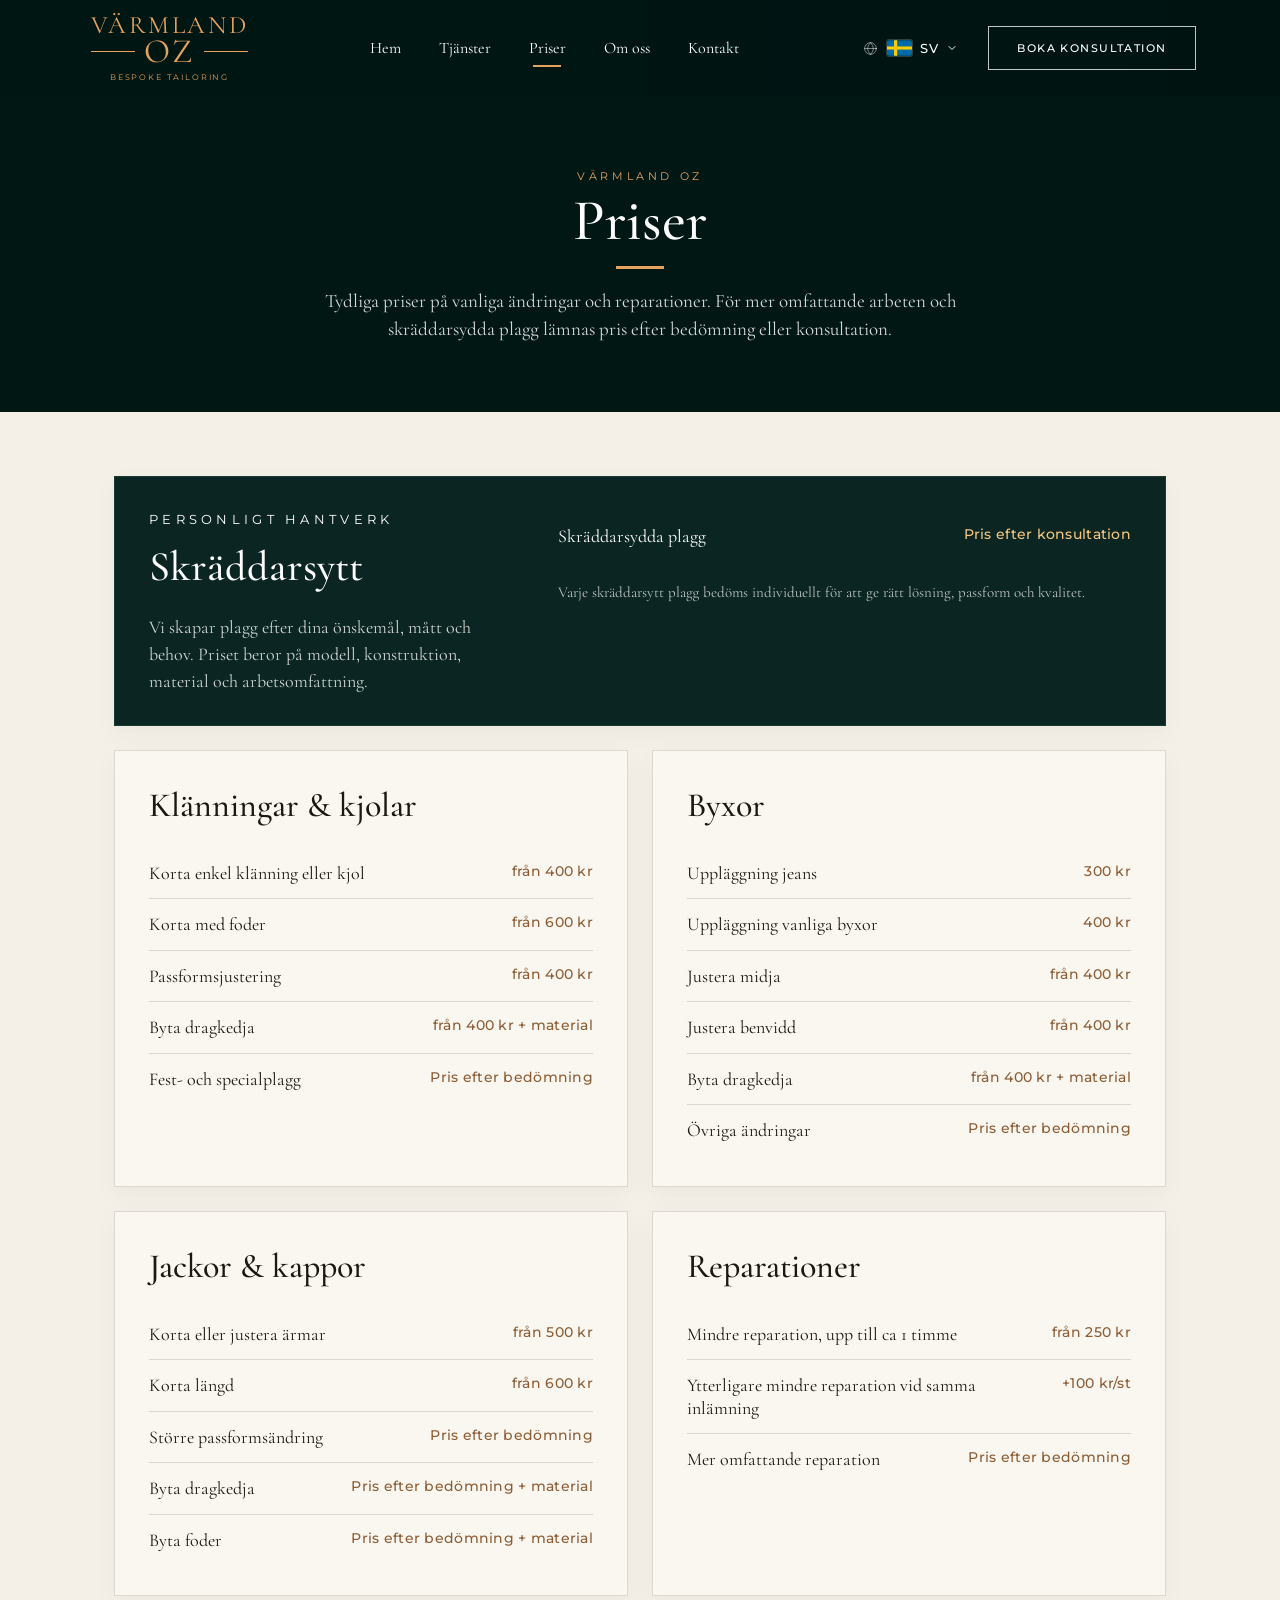
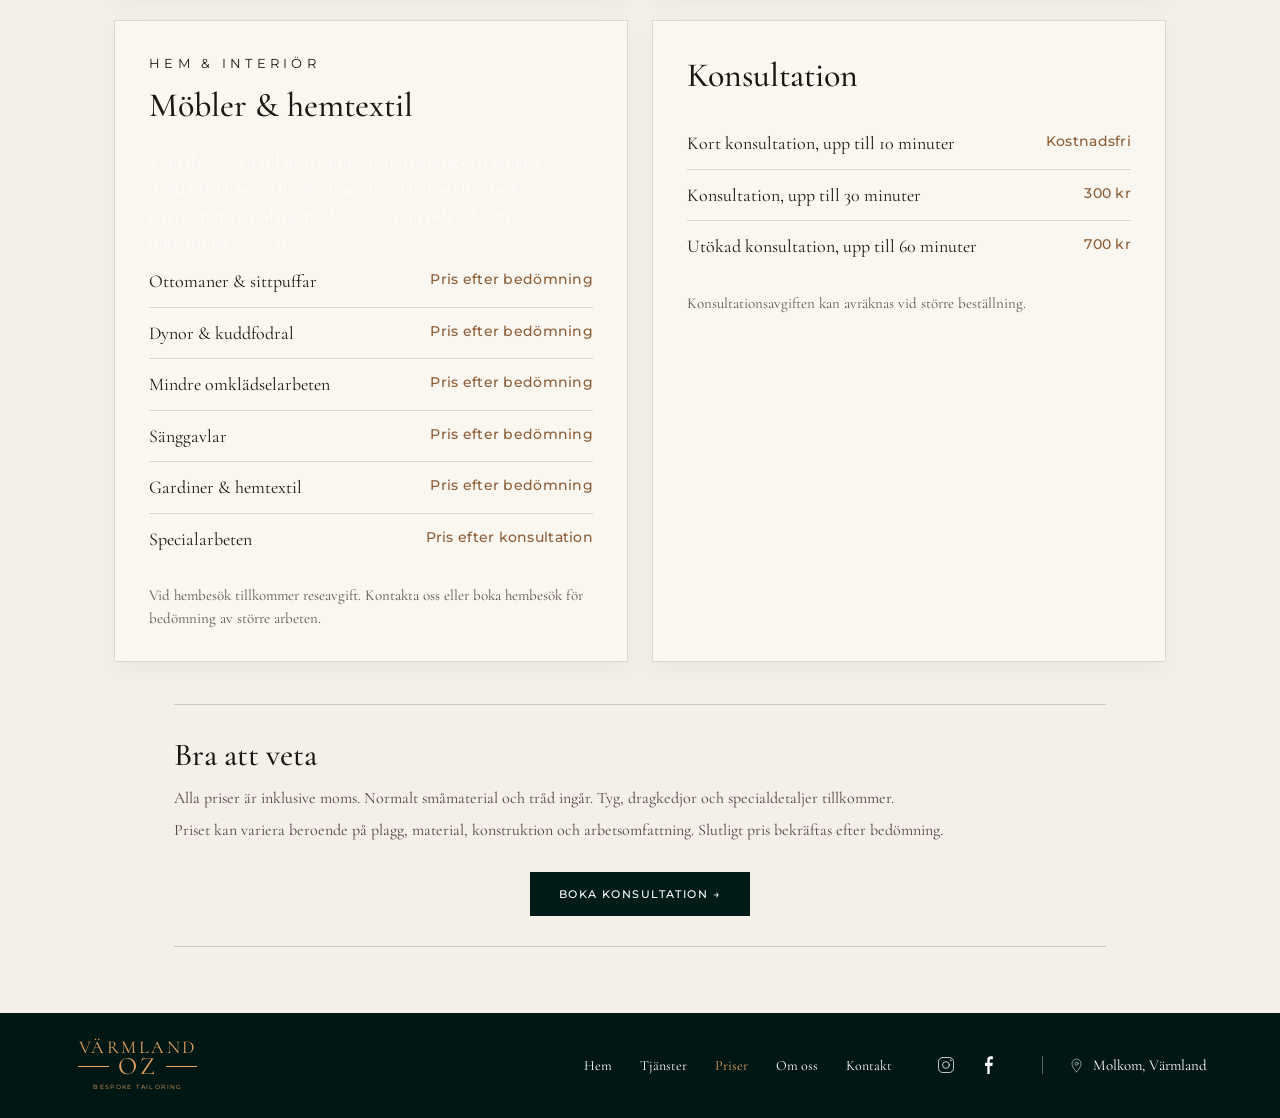
==== priser.html @ 2b152960 "Update priser.html" ====
<!doctype html>
<html lang="sv">
<head>
  <meta charset="utf-8" />
  <meta name="viewport" content="width=device-width, initial-scale=1" />
  <meta name="description" content="Prislista för Värmland OZ – skräddarsytt, ändringar och reparationer i Molkom, Värmland." />
  <title>Priser — Värmland OZ</title>
  <link rel="preconnect" href="https://fonts.googleapis.com">
  <link rel="preconnect" href="https://fonts.gstatic.com" crossorigin>
  <link href="https://fonts.googleapis.com/css2?family=Cormorant+Garamond:wght@400;500;600&family=Montserrat:wght@400;500;600&display=swap" rel="stylesheet">
  <link rel="stylesheet" href="styles.css?v=9" />
</head>
<body class="price-page">
<header class="site-header" id="top">
  <a class="brand" href="index.html" aria-label="Värmland OZ startsida"><span class="brand-top">VÄRMLAND</span><span class="brand-main"><i></i>OZ<i></i></span><span class="brand-sub">BESPOKE TAILORING</span></a>
  <nav class="desktop-nav" aria-label="Huvudmeny"><a href="index.html" data-i18n="nav.home">Hem</a><a href="tjanster.html" data-i18n="nav.services">Tjänster</a><a class="active" href="priser.html" data-i18n="nav.prices">Priser</a><a href="index.html#about" data-i18n="nav.about">Om oss</a><a href="index.html#contact" data-i18n="nav.contact">Kontakt</a></nav>
  <div class="header-actions"><div class="language-switcher">
  <button class="language" type="button" aria-label="Byt språk" aria-haspopup="true" aria-expanded="false">
    <img class="globe-icon" src="assets/icons/globe.svg" alt="">
    <img class="flag-icon current-flag" src="assets/icons/flag-se.svg" alt="">
    <span class="current-lang">SV</span>
    <img class="chevron-icon" src="assets/icons/chevron-down.svg" alt="">
  </button>
  <div class="language-menu" role="menu" hidden>
    <button type="button" data-lang="sv"><img src="assets/icons/flag-se.svg" alt=""><span>Svenska</span><small>SV</small></button>
    <button type="button" data-lang="en"><img src="assets/icons/flag-gb.svg" alt=""><span>English</span><small>EN</small></button>
    <button type="button" data-lang="ru"><img src="assets/icons/flag-ru.svg" alt=""><span>Русский</span><small>RU</small></button>
  </div>
</div><a class="btn btn-outline desktop-book" href="https://script.google.com/macros/s/AKfycbz18TA--YGLsG0kHbS173jrMC9ok10OTdBmJp885Dc12YzWjy7zMIn8ZKbf1NQsIA8Z/exec" data-i18n="nav.book">Boka konsultation</a><button class="menu-toggle" type="button" aria-label="Öppna meny" aria-expanded="false"><span></span><span></span><span></span></button></div>
</header>
<aside class="mobile-menu" aria-hidden="true"><div class="mobile-menu-top"><a class="brand brand-small" href="index.html"><span class="brand-top">VÄRMLAND</span><span class="brand-main"><i></i>OZ<i></i></span><span class="brand-sub">BESPOKE TAILORING</span></a><button class="menu-close" type="button" aria-label="Stäng meny">×</button></div><nav aria-label="Mobilmeny"><a href="index.html" data-i18n="nav.home">Hem</a><a href="tjanster.html" data-i18n="nav.services">Tjänster</a><a class="active" href="priser.html" data-i18n="nav.prices">Priser</a><a href="index.html#about" data-i18n="nav.about">Om oss</a><a href="index.html#contact" data-i18n="nav.contact">Kontakt</a></nav><hr><div class="language-switcher mobile-language-switcher">
  <button class="language" type="button" aria-label="Byt språk" aria-haspopup="true" aria-expanded="false">
    <img class="globe-icon" src="assets/icons/globe.svg" alt="">
    <img class="flag-icon current-flag" src="assets/icons/flag-se.svg" alt="">
    <span class="current-lang">SV</span>
    <img class="chevron-icon" src="assets/icons/chevron-down.svg" alt="">
  </button>
  <div class="language-menu" role="menu" hidden>
    <button type="button" data-lang="sv"><img src="assets/icons/flag-se.svg" alt=""><span>Svenska</span><small>SV</small></button>
    <button type="button" data-lang="en"><img src="assets/icons/flag-gb.svg" alt=""><span>English</span><small>EN</small></button>
    <button type="button" data-lang="ru"><img src="assets/icons/flag-ru.svg" alt=""><span>Русский</span><small>RU</small></button>
  </div>
</div><a class="btn btn-gold" href="https://script.google.com/macros/s/AKfycbz18TA--YGLsG0kHbS173jrMC9ok10OTdBmJp885Dc12YzWjy7zMIn8ZKbf1NQsIA8Z/exec" data-i18n="nav.bookArrow">Boka konsultation →</a><div class="socials"><a href="https://www.instagram.com/ozseamstress?stkn=aGR5ODV6bmNsZjZr" target="_blank" rel="noopener noreferrer" aria-label="Instagram"><img src="assets/icons/instagram.svg" alt=""></a><a href="https://www.facebook.com/p/V%C3%A4rmland-OZ-61594386689216/" target="_blank" rel="noopener noreferrer" aria-label="Facebook"><img src="assets/icons/facebook.svg" alt=""></a></div><p class="location"><img src="assets/icons/location-pin.svg" alt=""><span>Molkom, Värmland</span></p></aside><div class="menu-backdrop" hidden></div>
<main>
<section class="price-hero"><p class="eyebrow">VÄRMLAND OZ</p><h1 data-i18n="pricePage.title">Priser</h1><div class="gold-rule" style="margin:18px auto"></div><p data-i18n="pricePage.intro">Tydliga priser på vanliga ändringar och reparationer. För skräddarsytt, möbler, hemtextil och specialarbeten lämnas pris efter bedömning eller konsultation.</p></section>
<section class="price-grid">
  <article class="price-card featured"><div><p class="eyebrow" data-i18n="pricePage.craftEyebrow">PERSONLIGT HANTVERK</p><h2 data-i18n="pricePage.customTitle">Skräddarsytt</h2><p class="price-card-intro" data-i18n="pricePage.customIntro">Vi skapar plagg efter dina önskemål, mått och behov. Priset beror på modell, konstruktion, material och arbetsomfattning.</p></div><div><ul class="price-list"><li class="price-row"><span class="price-name" data-i18n="pricePage.customGarments">Skräddarsydda plagg</span><strong class="price-value" data-i18n="pricePage.afterConsult">Pris efter konsultation</strong></li></ul><p class="price-note" data-i18n="pricePage.customNote">Varje skräddarsytt plagg bedöms individuellt för att ge rätt lösning, passform och kvalitet.</p></div></article>
  <article class="price-card"><h2 data-i18n="pricePage.dressesTitle">Klänningar &amp; kjolar</h2><ul class="price-list"><li class="price-row"><span class="price-name" data-i18n="pricePage.dressSimple">Korta enkel klänning eller kjol</span><strong class="price-value" data-i18n="pricePage.from400">från 400 kr</strong></li><li class="price-row"><span class="price-name" data-i18n="pricePage.dressLining">Korta med foder</span><strong class="price-value" data-i18n="pricePage.from600">från 600 kr</strong></li><li class="price-row"><span class="price-name" data-i18n="pricePage.fitAdjustment">Passformsjustering</span><strong class="price-value" data-i18n="pricePage.from400">från 400 kr</strong></li><li class="price-row"><span class="price-name" data-i18n="pricePage.replaceZipper">Byta dragkedja</span><strong class="price-value" data-i18n="pricePage.from400Material">från 400 kr + material</strong></li><li class="price-row"><span class="price-name" data-i18n="pricePage.specialGarments">Fest- och specialplagg</span><strong class="price-value" data-i18n="pricePage.afterAssessment">Pris efter bedömning</strong></li></ul></article>
  <article class="price-card"><h2 data-i18n="pricePage.trousersTitle">Byxor</h2><ul class="price-list"><li class="price-row"><span class="price-name" data-i18n="pricePage.jeansHem">Uppläggning jeans</span><strong class="price-value" data-i18n="pricePage.price300">300 kr</strong></li><li class="price-row"><span class="price-name" data-i18n="pricePage.trousersHem">Uppläggning vanliga byxor</span><strong class="price-value" data-i18n="pricePage.price400">400 kr</strong></li><li class="price-row"><span class="price-name" data-i18n="pricePage.waist">Justera midja</span><strong class="price-value" data-i18n="pricePage.from400">från 400 kr</strong></li><li class="price-row"><span class="price-name" data-i18n="pricePage.legWidth">Justera benvidd</span><strong class="price-value" data-i18n="pricePage.from400">från 400 kr</strong></li><li class="price-row"><span class="price-name" data-i18n="pricePage.replaceZipper">Byta dragkedja</span><strong class="price-value" data-i18n="pricePage.from400Material">från 400 kr + material</strong></li><li class="price-row"><span class="price-name" data-i18n="pricePage.otherAlterations">Övriga ändringar</span><strong class="price-value" data-i18n="pricePage.afterAssessment">Pris efter bedömning</strong></li></ul></article>
  <article class="price-card"><h2 data-i18n="pricePage.jacketsTitle">Jackor &amp; kappor</h2><ul class="price-list"><li class="price-row"><span class="price-name" data-i18n="pricePage.sleeves">Korta eller justera ärmar</span><strong class="price-value" data-i18n="pricePage.from500">från 500 kr</strong></li><li class="price-row"><span class="price-name" data-i18n="pricePage.shortenLength">Korta längd</span><strong class="price-value" data-i18n="pricePage.from600">från 600 kr</strong></li><li class="price-row"><span class="price-name" data-i18n="pricePage.majorFit">Större passformsändring</span><strong class="price-value" data-i18n="pricePage.afterAssessment">Pris efter bedömning</strong></li><li class="price-row"><span class="price-name" data-i18n="pricePage.replaceZipper">Byta dragkedja</span><strong class="price-value" data-i18n="pricePage.assessmentMaterial">Pris efter bedömning + material</strong></li><li class="price-row"><span class="price-name" data-i18n="pricePage.replaceLining">Byta foder</span><strong class="price-value" data-i18n="pricePage.assessmentMaterial">Pris efter bedömning + material</strong></li></ul></article>
  <article class="price-card"><h2 data-i18n="pricePage.repairsTitle">Reparationer</h2><ul class="price-list"><li class="price-row"><span class="price-name" data-i18n="pricePage.minorRepair">Mindre reparation, upp till ca 1 timme</span><strong class="price-value" data-i18n="pricePage.from250">från 250 kr</strong></li><li class="price-row"><span class="price-name" data-i18n="pricePage.extraRepair">Ytterligare mindre reparation vid samma inlämning</span><strong class="price-value" data-i18n="pricePage.plus100">+100 kr/st</strong></li><li class="price-row"><span class="price-name" data-i18n="pricePage.extensiveRepair">Mer omfattande reparation</span><strong class="price-value" data-i18n="pricePage.afterAssessment">Pris efter bedömning</strong></li></ul></article>
  <article class="price-card"><p class="eyebrow">HEM &amp; INTERIÖR</p><h2>Möbler &amp; hemtextil</h2><p class="price-card-intro">Vi hjälper även till med sömnad, anpassning och mindre omklädselarbeten för hemmet. Pris lämnas efter bedömning eftersom materialåtgång, konstruktion och arbetets omfattning varierar.</p><ul class="price-list"><li class="price-row"><span class="price-name">Ottomaner &amp; sittpuffar</span><strong class="price-value">Pris efter bedömning</strong></li><li class="price-row"><span class="price-name">Dynor &amp; kuddfodral</span><strong class="price-value">Pris efter bedömning</strong></li><li class="price-row"><span class="price-name">Mindre omklädselarbeten</span><strong class="price-value">Pris efter bedömning</strong></li><li class="price-row"><span class="price-name">Sänggavlar</span><strong class="price-value">Pris efter bedömning</strong></li><li class="price-row"><span class="price-name">Gardiner &amp; hemtextil</span><strong class="price-value">Pris efter bedömning</strong></li><li class="price-row"><span class="price-name">Specialarbeten</span><strong class="price-value">Pris efter konsultation</strong></li></ul><p class="price-note">Vid hembesök tillkommer reseavgift. Kontakta oss eller boka hembesök för bedömning av större arbeten.</p></article>
  <article class="price-card"><h2 data-i18n="pricePage.consultTitle">Konsultation</h2><ul class="price-list"><li class="price-row"><span class="price-name" data-i18n="pricePage.consult10">Snabb konsultation, upp till 10 minuter</span><strong class="price-value" data-i18n="pricePage.free">Kostnadsfri</strong></li><li class="price-row"><span class="price-name" data-i18n="pricePage.consult30">Konsultation, upp till 30 minuter</span><strong class="price-value" data-i18n="pricePage.price300">300 kr</strong></li><li class="price-row"><span class="price-name" data-i18n="pricePage.consult60">Utökad konsultation, upp till 60 minuter</span><strong class="price-value" data-i18n="pricePage.price700">700 kr</strong></li></ul><p class="price-note" data-i18n="pricePage.consultNote">Konsultationsavgiften kan avräknas vid större beställning.</p></article>
</section>
<section class="price-info"><div class="price-info-box"><h2 data-i18n="pricePage.infoTitle">Bra att veta</h2><p data-i18n="pricePage.info1">Alla priser är inklusive moms. Normalt småmaterial och tråd ingår. Tyg, dragkedjor och specialdetaljer tillkommer.</p><p data-i18n="pricePage.info2">Priset kan variera beroende på plagg, material, konstruktion och arbetsomfattning. Slutligt pris bekräftas efter bedömning.</p><div class="price-cta"><a class="btn btn-dark" href="https://script.google.com/macros/s/AKfycbz18TA--YGLsG0kHbS173jrMC9ok10OTdBmJp885Dc12YzWjy7zMIn8ZKbf1NQsIA8Z/exec" data-i18n="nav.bookArrow">Boka konsultation →</a></div></div></section>
</main>
<footer class="footer"><a class="brand brand-small" href="index.html"><span class="brand-top">VÄRMLAND</span><span class="brand-main"><i></i>OZ<i></i></span><span class="brand-sub">BESPOKE TAILORING</span></a><nav><a href="index.html" data-i18n="nav.home">Hem</a><a href="tjanster.html" data-i18n="nav.services">Tjänster</a><a href="priser.html" data-i18n="nav.prices">Priser</a><a href="index.html#about" data-i18n="nav.about">Om oss</a><a href="index.html#contact" data-i18n="nav.contact">Kontakt</a></nav><div class="socials"><a href="https://www.instagram.com/ozseamstress?stkn=aGR5ODV6bmNsZjZr" target="_blank" rel="noopener noreferrer" aria-label="Instagram"><img src="assets/icons/instagram.svg" alt=""></a><a href="https://www.facebook.com/p/V%C3%A4rmland-OZ-61594386689216/" target="_blank" rel="noopener noreferrer" aria-label="Facebook"><img src="assets/icons/facebook.svg" alt=""></a></div><p class="location"><img src="assets/icons/location-pin.svg" alt=""><span>Molkom, Värmland</span></p></footer>
<script src="script.js?v=9"></script>
</body></html>
---- styles.css ----
:root{
  --green:#001b18;
  --green-2:#002621;
  --cream:#f4f0e7;
  --ink:#1c1712;
  --gold:#e6a35f;
  --gold-light:#f5c681;
  --line:rgba(31,23,16,.18);
  --serif:"Cormorant Garamond", Georgia, serif;
  --sans:"Montserrat", Arial, sans-serif;
}
*{box-sizing:border-box}
html{scroll-behavior:smooth}
body{margin:0;background:var(--cream);color:var(--ink);font-family:var(--serif);font-size:18px}
a{color:inherit;text-decoration:none}
img{display:block;max-width:100%}
button{font:inherit}
.site-header{height:96px;position:absolute;z-index:30;top:0;left:0;right:0;padding:20px 6.6%;display:flex;align-items:center;justify-content:space-between;color:white}
.brand{display:inline-flex;min-width:170px;flex-direction:column;align-items:center;color:var(--gold);line-height:.86;letter-spacing:.14em;font-family:var(--serif)}
.brand-top{font-size:25px}.brand-main{font-size:34px;display:flex;align-items:center;gap:9px}.brand-main i{width:44px;height:1px;background:currentColor;display:block}.brand-sub{font-family:var(--sans);font-size:8px;letter-spacing:.23em;margin-top:8px}
.brand-small{min-width:130px}.brand-small .brand-top{font-size:18px}.brand-small .brand-main{font-size:25px}.brand-small .brand-main i{width:31px}.brand-small .brand-sub{font-size:6px}
.desktop-nav{display:flex;gap:38px;font-size:16px}.desktop-nav a{position:relative}.desktop-nav a.active::after,.footer nav a.active::after{content:"";position:absolute;left:0;right:0;bottom:-9px;margin:auto;width:28px;height:2px;background:var(--gold)}
.header-actions{display:flex;align-items:center;gap:22px}.language{border:0;background:transparent;color:white;cursor:pointer;font-size:16px}.btn{display:inline-flex;align-items:center;justify-content:center;min-height:44px;padding:0 28px;border:1px solid currentColor;font-family:var(--sans);font-size:11px;font-weight:500;letter-spacing:.13em;text-transform:uppercase;white-space:nowrap}.btn-gold{background:linear-gradient(90deg,var(--gold-light),#ffd399);border-color:var(--gold-light);color:#16110d}.btn-outline{color:#fff;border-color:rgba(255,255,255,.75);background:transparent}.btn-dark{background:var(--green);color:#fff;border-color:var(--green)}
.menu-toggle{display:none;width:42px;height:38px;border:0;background:none;padding:5px;flex-direction:column;justify-content:space-around}.menu-toggle span{display:block;height:2px;background:var(--gold);width:100%}
.hero{min-height:490px;background:radial-gradient(circle at 67% 25%,rgba(10,65,57,.55),transparent 38%),linear-gradient(135deg,#001b18 0%,#00110f 64%,#00241f 100%);color:white;display:grid;grid-template-columns:1.05fr .95fr;position:relative;overflow:hidden;padding:126px 6.8% 34px}
.hero::before{content:"";position:absolute;inset:0;opacity:.32;background-image:repeating-linear-gradient(118deg,transparent 0 5px,rgba(255,255,255,.025) 5px 6px)}
.hero-copy{z-index:2;max-width:550px}.eyebrow{margin:0 0 14px;font-family:var(--sans);font-size:13px;letter-spacing:.33em}.hero h1{font-weight:500;line-height:.98;font-size:58px;margin:0 0 20px}.gold-rule{width:48px;height:3px;background:var(--gold);margin:16px 0}.lead{font-size:19px;line-height:1.4;max-width:470px;margin:0 0 20px}.hero-buttons{display:flex;gap:18px}.hero-buttons .btn{min-width:185px}.values{font-family:var(--sans);font-size:11px;letter-spacing:.23em;margin-top:25px}.values b{color:var(--gold);padding:0 14px}
.hero-art{position:relative;z-index:1}.fabric-glow{position:absolute;inset:-50px -90px -40px -40px;background:radial-gradient(ellipse at center,rgba(17,81,71,.45),transparent 63%);transform:rotate(-8deg)}.tag-image{position:absolute;width:360px;right:11%;top:-42px;filter:drop-shadow(0 18px 18px rgba(0,0,0,.55));transform:rotate(-3deg)}.medallion{position:absolute;width:135px;right:-2%;bottom:62px;filter:drop-shadow(0 8px 10px rgba(0,0,0,.4))}
.services{background:#f7f3eb;display:grid;grid-template-columns:repeat(3,1fr);padding:26px 6.5% 24px}.services article{text-align:center;padding:0 42px;position:relative}.services article+article{border-left:1px solid var(--line)}.service-icon{font-size:48px;line-height:1;height:58px}.services h2{font-size:22px;font-weight:500;margin:8px 0 1px}.services p{margin:0;font-size:17px;line-height:1.12}.services article>a{font-size:24px;display:inline-block;margin-top:11px}
.about{display:grid;grid-template-columns:1.04fr 1fr;min-height:300px;background:#f6f1e7}.about-image{overflow:hidden}.about-image img{width:100%;height:100%;object-fit:cover}.about-copy{padding:42px 5.5% 20px}.eyebrow.dark{color:#211a14;font-size:10px}.about-copy h2{font-size:46px;line-height:1;margin:6px 0 15px;font-weight:500}.about-text-row{display:flex;gap:38px;align-items:flex-start;margin:28px 0 20px}.about-text-row p{font-size:17px}.about-text-row blockquote{border-left:1px solid #aaa;padding:4px 0 4px 28px;margin:0;font-size:19px;font-style:italic;max-width:180px}.about-copy .btn{font-size:10px}
.prices{display:grid;grid-template-columns:repeat(5,1fr);padding:20px 5.8% 18px;background:#f8f4ec;align-items:start;gap:0}.price-item{text-align:center;padding:0 18px;min-height:87px}.price-item+.price-item{border-left:1px solid var(--line)}.price-item span{display:block;font-size:15px;min-height:34px}.price-item small{font-size:11px}.price-item strong{display:block;font-weight:500;font-size:24px;margin-top:8px}.price-link{grid-column:5;justify-self:end;margin-top:12px;color:#231a13;border-color:#9d958b}
.booking{height:267px;position:relative;background:url('assets/cta-desktop-v2.png') center/cover no-repeat;color:white;display:flex;align-items:center;justify-content:center;overflow:hidden}.booking-overlay{position:absolute;inset:0;background:rgba(0,13,11,.35)}.booking-copy{position:relative;text-align:center;background:rgba(1,24,21,.48);padding:16px 24px 20px}.booking-copy .eyebrow{font-size:10px}.booking h2{font-size:34px;line-height:1.02;font-weight:500;margin:6px 0 16px}
.footer{min-height:105px;background:#001714;color:white;padding:22px 5.7%;display:flex;align-items:center;gap:42px}.footer nav{display:flex;gap:28px;font-size:14px;margin-left:auto}.footer nav a{position:relative}.socials{display:flex;gap:18px;font-family:var(--sans);font-weight:600;font-size:22px}.location{font-size:15px;margin:0;border-left:1px solid rgba(255,255,255,.35);padding-left:25px}
.mobile-menu,.menu-backdrop{display:none}

@media(max-width:900px){
  .desktop-nav,.desktop-book{display:none}.menu-toggle{display:flex}.site-header{height:88px;padding:17px 6%}.brand{min-width:145px}.brand-top{font-size:20px}.brand-main{font-size:28px}.brand-main i{width:35px}.brand-sub{font-size:6px}
  .hero{grid-template-columns:1fr;min-height:540px;padding:137px 7% 24px}.hero-copy{max-width:65%;}.hero h1{font-size:49px}.lead{font-size:18px}.hero-art{position:absolute;inset:0}.tag-image{width:280px;right:1%;top:119px}.medallion{width:104px;right:1%;bottom:91px}.services article{padding:0 18px}.about-copy{padding:34px 5%}.about-copy h2{font-size:40px}.prices{padding-left:2%;padding-right:2%}.price-item{padding:0 8px}.footer{gap:20px}.footer nav{gap:16px}
}

@media(max-width:650px){
  body{font-size:16px}.site-header{position:absolute;padding:16px 7%;}.header-actions{gap:10px}.language{font-size:16px}.menu-toggle{width:38px}
  .hero{min-height:542px;padding:150px 7% 16px;display:block;background:radial-gradient(circle at 78% 25%,rgba(13,80,69,.55),transparent 42%),linear-gradient(135deg,#001b18,#00100e 70%)}.hero-copy{max-width:100%;position:relative;z-index:4}.hero .eyebrow{font-size:11px;max-width:175px;line-height:1.45}.hero h1{font-size:42px;line-height:.95;max-width:295px}.hero .gold-rule{width:48px;height:3px;margin:13px 0}.lead{font-size:17px;line-height:1.15;max-width:230px;margin-bottom:15px}.hero-buttons{display:grid;gap:8px;width:265px}.hero-buttons .btn{height:42px}.values{font-size:9px;letter-spacing:.17em;white-space:nowrap;margin-top:18px}.values b{padding:0 6px}.tag-image{width:200px;right:-12px;top:130px;transform:rotate(-6deg)}.medallion{width:84px;right:-2px;bottom:90px}
  .services{grid-template-columns:repeat(3,1fr);padding:24px 4px 21px}.services article{padding:0 8px}.services article+article{border-left:1px solid var(--line)}.service-icon{font-size:38px;height:47px}.services h2{font-size:15px}.services p{font-size:13px;line-height:1.15}.services article>a{font-size:20px;margin-top:7px}
  .about{grid-template-columns:1fr 1fr;min-height:270px}.about-image img{object-position:center}.about-copy{padding:20px 16px}.eyebrow.dark{font-size:8px;line-height:1.5}.about-copy h2{font-size:32px;line-height:.95;margin-top:6px}.about-copy .gold-rule{width:38px;height:2px;margin:12px 0}.about-text-row{display:block;margin:15px 0 12px}.about-text-row p{font-size:14px;line-height:1.15}.about-text-row blockquote{display:none}.about-copy .btn{padding:0 10px;min-height:38px;font-size:8px;width:100%}
  .prices{display:block;padding:18px 7% 20px}.price-item{min-height:auto;padding:11px 0;display:flex;justify-content:space-between;align-items:flex-end;text-align:left;border-bottom:1px solid var(--line)}.price-item+.price-item{border-left:0}.price-item span{font-size:15px;min-height:0}.price-item strong{font-size:22px;margin:0}.price-link{display:flex;width:230px;margin:16px auto 0;min-height:40px}
  .booking{height:258px;background-position:center}.booking-copy{padding:10px 18px 17px}.booking h2{font-size:31px}.booking .btn{min-height:42px;padding:0 20px}
  .footer{display:grid;grid-template-columns:1fr;justify-items:center;padding:25px 4% 24px;gap:17px}.footer nav{margin:0;gap:16px;font-size:12px}.footer .location{border-left:0;padding:0;font-size:12px}.footer .socials{font-size:20px}
  .mobile-menu{display:flex;position:fixed;z-index:100;inset:0 0 0 auto;width:min(88vw,390px);background:linear-gradient(145deg,#001d19,#00110f 70%);color:#fff;padding:29px 34px 40px;flex-direction:column;transform:translateX(102%);transition:.25s ease;box-shadow:-18px 0 45px rgba(0,0,0,.35)}.mobile-menu.open{transform:translateX(0)}.mobile-menu-top{display:flex;justify-content:space-between;align-items:start}.menu-close{border:0;background:transparent;color:white;font-size:34px;line-height:1;cursor:pointer}.mobile-menu nav{display:flex;flex-direction:column;gap:26px;margin:50px 0 28px;font-size:20px}.mobile-menu nav a.active{color:var(--gold)}.mobile-menu hr{width:100%;border:0;border-top:1px solid rgba(255,255,255,.45)}.mobile-language{align-self:flex-start;margin:12px 0 18px}.mobile-menu .btn{width:100%;min-height:48px}.mobile-menu .socials{justify-content:center;margin:24px 0}.mobile-menu .location{border:0;padding:0;text-align:center}.menu-backdrop{display:block;position:fixed;z-index:90;inset:0;background:rgba(0,0,0,.45)}.menu-backdrop[hidden]{display:none}
}


/* =========================
   V3 IMAGE + ICON SYSTEM
   ========================= */

.hero-art{
  position:relative;
  z-index:1;
  min-height:100%;
  background-image:url('assets/hero-desktop-v2.png') !important;
  background-size:cover !important;
  background-position:center center !important;
  background-repeat:no-repeat !important;
}
.hero-art .fabric-glow,
.hero-art .tag-image,
.hero-art .medallion{
  display:none !important;
}

.booking{
  background-image:url('assets/cta-desktop-v2.png') !important;
  background-size:cover !important;
  background-position:center center !important;
  background-repeat:no-repeat !important;
}

.service-icon{
  display:flex;
  align-items:center;
  justify-content:center;
}
.service-icon img{
  width:48px;
  height:48px;
  object-fit:contain;
}
.language{
  display:inline-flex;
  align-items:center;
  gap:7px;
}
.globe-icon{
  width:17px;
  height:17px;
}
.flag-icon{
  width:22px;
  height:14px;
  border-radius:2px;
  box-shadow:0 0 0 1px rgba(255,255,255,.18);
}
.chevron{
  font-size:14px;
  opacity:.85;
}
.socials a{
  width:24px;
  height:24px;
  display:inline-flex;
  align-items:center;
  justify-content:center;
}
.socials img{
  width:100%;
  height:100%;
  object-fit:contain;
}
.location{
  display:flex;
  align-items:center;
  gap:8px;
}
.location img{
  width:17px;
  height:17px;
  flex:0 0 auto;
}

@media(max-width:650px){
  .hero-art{
    background-image:url('assets/hero-mobile-v2.png') !important;
    background-size:cover !important;
    background-position:center center !important;
  }

  .booking{
    background-image:url('assets/cta-mobile-v2.png') !important;
    background-size:cover !important;
    background-position:center center !important;
  }

  .service-icon img{
    width:38px;
    height:38px;
  }
  .socials a{
    width:22px;
    height:22px;
  }
}


/* =========================
   V4 — CLEAN HERO + REFINED ICONS
   ========================= */
.hero{
  min-height:570px;
  display:block;
  position:relative;
  overflow:hidden;
  padding:132px 6.8% 48px;
  background:#001714;
}
.hero::before{display:none!important}
.hero-media{position:absolute;inset:0;z-index:0;display:block}
.hero-media img{width:100%;height:100%;object-fit:cover;object-position:center center}
.hero-shade{position:absolute;inset:0;z-index:1;background:linear-gradient(90deg,rgba(0,18,16,.88) 0%,rgba(0,18,16,.68) 34%,rgba(0,18,16,.22) 58%,rgba(0,18,16,.05) 100%)}
.hero-copy{position:relative;z-index:2;max-width:550px}
.hero-art,.tag-image,.medallion,.fabric-glow{display:none!important}
.service-icon{height:62px}
.service-icon img{width:56px;height:56px;object-fit:contain}
.services article:nth-child(2) .service-icon img{width:60px;height:60px}
.price-item strong{line-height:1.08}

@media(max-width:900px){
  .hero{min-height:570px;padding:137px 7% 32px}
  .hero-copy{max-width:62%}
  .hero-shade{background:linear-gradient(90deg,rgba(0,18,16,.9) 0%,rgba(0,18,16,.63) 50%,rgba(0,18,16,.12) 100%)}
}
@media(max-width:650px){
  .hero{min-height:620px;padding:148px 7% 24px}
  .hero-copy{max-width:100%}
  .hero-media img{object-position:center center}
  .hero-shade{background:linear-gradient(180deg,rgba(0,17,15,.82) 0%,rgba(0,17,15,.55) 46%,rgba(0,17,15,.18) 100%)}
  .service-icon{height:48px}
  .service-icon img{width:42px;height:42px}
  .services article:nth-child(2) .service-icon img{width:46px;height:46px}
}

/* =========================
   PRICE PAGE
   ========================= */
.price-page{background:#f4f0e7;color:var(--ink)}
.price-page .site-header{position:relative;background:#001714}
.price-hero{background:#001714;color:white;text-align:center;padding:72px 7% 68px}
.price-hero .eyebrow{color:var(--gold);font-size:11px}
.price-hero h1{font-size:58px;font-weight:500;line-height:.95;margin:8px 0 18px}
.price-hero p{max-width:720px;margin:0 auto;font-size:19px;line-height:1.5;color:rgba(255,255,255,.84)}
.price-grid{max-width:1180px;margin:0 auto;padding:64px 5% 42px;display:grid;grid-template-columns:repeat(2,minmax(0,1fr));gap:24px}
.price-card{background:#faf7f0;border:1px solid rgba(38,27,18,.14);padding:34px 34px 30px;box-shadow:0 8px 24px rgba(37,26,16,.04)}
.price-card.featured{grid-column:1/-1;background:#0b2622;color:white;border-color:#183a34;display:grid;grid-template-columns:.78fr 1.22fr;gap:42px;align-items:start}
.price-card h2{font-size:34px;font-weight:500;margin:0 0 22px}
.price-card.featured h2{font-size:42px;color:#fff}
.price-card-intro{font-size:18px;line-height:1.5;margin:0;color:rgba(255,255,255,.8)}
.price-list{margin:0;padding:0;list-style:none}
.price-row{display:flex;justify-content:space-between;gap:28px;padding:14px 0;border-bottom:1px solid rgba(33,24,16,.14);align-items:flex-start}
.price-card.featured .price-row{border-color:rgba(255,255,255,.16)}
.price-row:last-child{border-bottom:0}
.price-name{font-size:18px;line-height:1.25}
.price-value{font-family:var(--sans);font-size:14px;font-weight:500;letter-spacing:.02em;text-align:right;white-space:nowrap;color:#8c5d36}
.price-card.featured .price-value{color:#f5c681}
.price-note{font-size:15px;line-height:1.55;margin:20px 0 0;color:#5f554b}
.price-card.featured .price-note{color:rgba(255,255,255,.72)}
.price-info{max-width:1060px;margin:0 auto 66px;padding:0 5%}
.price-info-box{border-top:1px solid rgba(33,24,16,.18);border-bottom:1px solid rgba(33,24,16,.18);padding:30px 0}
.price-info h2{font-size:32px;font-weight:500;margin:0 0 12px}
.price-info p{font-size:16px;line-height:1.6;margin:7px 0;color:#4d443d}
.price-cta{text-align:center;margin-top:28px}
.price-page .footer nav a.active::after{display:none}
.price-page .footer nav a[href="priser.html"]{color:var(--gold)}

@media(max-width:760px){
  .price-page .site-header{height:88px}
  .price-hero{padding:54px 7% 48px}
  .price-hero h1{font-size:43px}
  .price-hero p{font-size:17px}
  .price-grid{grid-template-columns:1fr;padding:34px 6% 26px;gap:16px}
  .price-card,.price-card.featured{grid-column:auto;display:block;padding:26px 22px}
  .price-card h2,.price-card.featured h2{font-size:30px;margin-bottom:15px}
  .price-card-intro{font-size:16px;margin-bottom:18px}
  .price-row{gap:18px;padding:12px 0}
  .price-name{font-size:16px}
  .price-value{font-size:12px;white-space:normal;max-width:44%}
  .price-info{margin-bottom:46px;padding:0 6%}
}


/* =========================================================
   V5 — LANGUAGE, HERO POSITION, SERVICES PAGE, ICON REFINEMENT
   ========================================================= */

/* Cleaner, quieter header area over the hero */
.site-header::before{
  content:"";
  position:absolute;
  inset:0;
  z-index:-1;
  pointer-events:none;
  background:linear-gradient(90deg,rgba(0,18,16,.18) 0%,rgba(0,18,16,.24) 48%,rgba(0,18,16,.72) 100%);
}
.hero-media img{
  object-position:center 18% !important;
}

/* Working language dropdown */
.language-switcher{position:relative;z-index:50}
.language{
  min-height:38px;
  padding:6px 8px;
  border-radius:2px;
  display:inline-flex;
  align-items:center;
  gap:8px;
  transition:background .18s ease;
}
.language:hover,.language[aria-expanded="true"]{background:rgba(255,255,255,.08)}
.globe-icon{width:17px;height:17px}
.flag-icon{width:25px;height:16px}
.current-lang{font-family:var(--sans);font-size:13px;font-weight:500;letter-spacing:.05em}
.chevron-icon{width:12px;height:12px;transition:transform .18s ease}
.language[aria-expanded="true"] .chevron-icon{transform:rotate(180deg)}
.language-menu{
  position:absolute;
  top:calc(100% + 9px);
  right:0;
  min-width:178px;
  padding:7px;
  background:rgba(0,25,22,.97);
  border:1px solid rgba(255,255,255,.14);
  box-shadow:0 18px 45px rgba(0,0,0,.28);
  backdrop-filter:blur(10px);
}
.language-menu[hidden]{display:none}
.language-menu button{
  width:100%;
  border:0;
  background:transparent;
  color:#fff;
  display:grid;
  grid-template-columns:26px 1fr auto;
  align-items:center;
  gap:9px;
  text-align:left;
  padding:10px 9px;
  cursor:pointer;
  font-family:var(--sans);
  font-size:12px;
}
.language-menu button:hover,.language-menu button.active{background:rgba(255,255,255,.08)}
.language-menu button img{width:24px;height:15px;border-radius:1px}
.language-menu button small{font-size:9px;letter-spacing:.08em;opacity:.55}
.mobile-language-switcher{align-self:flex-start;margin:12px 0 18px}
.mobile-language-switcher .language-menu{left:0;right:auto}

/* More refined service icon proportions */
.service-icon{height:68px}
.service-icon img{width:64px;height:64px}
.services article:nth-child(2) .service-icon img{width:72px;height:64px}
.services article:nth-child(3) .service-icon img{width:58px;height:58px}

/* Services page */
.services-page{background:var(--cream)}
.services-page .site-header{position:relative;background:#001714}
.services-page .site-header::before{display:none}
.subpage-hero{
  background:#001714;
  color:#fff;
  text-align:center;
  padding:76px 7% 70px;
}
.subpage-hero .eyebrow{color:var(--gold);font-size:11px}
.subpage-hero h1{font-size:60px;font-weight:500;line-height:.94;margin:9px 0 18px}
.subpage-hero .gold-rule{margin:0 auto 22px}
.subpage-hero>p:last-child{max-width:760px;margin:0 auto;font-size:19px;line-height:1.55;color:rgba(255,255,255,.82)}

.service-detail-list{max-width:1160px;margin:0 auto;padding:64px 6% 52px}
.service-detail{
  display:grid;
  grid-template-columns:150px 1fr;
  gap:48px;
  align-items:center;
  padding:46px 0;
  border-bottom:1px solid rgba(35,24,16,.16);
}
.service-detail:first-child{padding-top:12px}
.service-detail:last-child{border-bottom:0}
.detail-icon{
  width:126px;height:126px;
  display:flex;align-items:center;justify-content:center;
  border:1px solid rgba(166,106,63,.34);
  border-radius:50%;
}
.detail-icon img{width:72px;height:72px}
.service-detail:nth-child(2) .detail-icon img{width:82px;height:72px}
.detail-copy{max-width:760px}
.detail-copy .eyebrow{font-size:10px;color:#93613e}
.detail-copy h2{font-size:42px;font-weight:500;line-height:1;margin:8px 0 17px}
.detail-copy>p:not(.eyebrow){font-size:18px;line-height:1.6;color:#544b43;margin:0 0 24px}
.text-link{font-family:var(--sans);font-size:11px;letter-spacing:.12em;text-transform:uppercase;border-bottom:1px solid currentColor;padding-bottom:4px}

.service-process{background:#ece6dc;text-align:center;padding:66px 6% 74px}
.service-process h2{font-size:44px;font-weight:500;margin:7px 0 34px}
.process-grid{max-width:1080px;margin:0 auto;display:grid;grid-template-columns:repeat(3,1fr);gap:26px}
.process-grid>div{padding:30px 26px;background:rgba(255,255,255,.46);border:1px solid rgba(45,31,20,.1)}
.process-grid span{font-family:var(--sans);font-size:10px;letter-spacing:.15em;color:#9a6741}
.process-grid h3{font-size:25px;font-weight:500;margin:10px 0 10px}
.process-grid p{font-size:16px;line-height:1.5;color:#5a5047;margin:0}
.services-page .footer nav a.active::after{content:"";}

@media(max-width:900px){
  .hero-media img{object-position:center 10% !important}
  .service-detail{grid-template-columns:110px 1fr;gap:30px}
  .detail-icon{width:100px;height:100px}
}
@media(max-width:650px){
  .site-header::before{background:linear-gradient(180deg,rgba(0,18,16,.66),rgba(0,18,16,.08))}
  .hero-media img{object-position:center top !important}
  .language{gap:6px;padding:5px 6px}
  .flag-icon{width:23px;height:15px}
  .current-lang{font-size:12px}
  .service-icon img{width:46px;height:46px}
  .services article:nth-child(2) .service-icon img{width:52px;height:46px}
  .services article:nth-child(3) .service-icon img{width:44px;height:44px}
  .subpage-hero{padding:54px 7% 49px}
  .subpage-hero h1{font-size:43px}
  .subpage-hero>p:last-child{font-size:17px}
  .service-detail-list{padding:28px 7% 34px}
  .service-detail{display:block;padding:34px 0}
  .detail-icon{width:82px;height:82px;margin-bottom:21px}
  .detail-icon img{width:52px;height:52px}
  .service-detail:nth-child(2) .detail-icon img{width:60px;height:52px}
  .detail-copy h2{font-size:32px}
  .detail-copy>p:not(.eyebrow){font-size:16px}
  .service-process{padding:48px 7% 54px}
  .service-process h2{font-size:34px}
  .process-grid{grid-template-columns:1fr;gap:13px}
}


/* =========================================================
   V7 — OLD DESIGN PRESERVED / REFERENCE ICONS ONLY
   ========================================================= */

/* Preserve the existing Värmland OZ composition and photography.
   Only the three service icons below are intentionally changed. */
.service-icon{
  height:64px !important;
  display:flex !important;
  align-items:center !important;
  justify-content:center !important;
  color:#1b1916 !important;
}

.service-icon img{
  display:block !important;
  object-fit:contain !important;
  width:50px !important;
  height:50px !important;
  filter:none !important;
}

.services article:nth-child(1) .service-icon img{
  width:42px !important;
  height:54px !important;
}

.services article:nth-child(2) .service-icon img{
  width:51px !important;
  height:51px !important;
}

.services article:nth-child(3) .service-icon img{
  width:50px !important;
  height:50px !important;
}

/* Same icons on the dedicated services page. */
.detail-icon{
  color:#1b1916 !important;
}
.detail-icon img{
  filter:none !important;
  object-fit:contain !important;
}
.service-detail:nth-child(1) .detail-icon img{
  width:48px !important;
  height:62px !important;
}
.service-detail:nth-child(2) .detail-icon img{
  width:59px !important;
  height:59px !important;
}
.service-detail:nth-child(3) .detail-icon img{
  width:56px !important;
  height:56px !important;
}

@media(max-width:650px){
  .service-icon{height:54px !important}
  .services article:nth-child(1) .service-icon img{width:36px !important;height:46px !important}
  .services article:nth-child(2) .service-icon img{width:44px !important;height:44px !important}
  .services article:nth-child(3) .service-icon img{width:43px !important;height:43px !important}
}


/* =========================================================
   V8 — HOMEPAGE PRICE TEASER
   Editorial alternative to the old five-column price strip.
   ========================================================= */

.home-price-teaser{
  background:#08241f;
  color:#fff;
  padding:56px 6.5% 58px;
  display:grid;
  grid-template-columns:minmax(300px,.82fr) minmax(470px,1.18fr);
  gap:7%;
  align-items:start;
}

.price-teaser-intro{
  max-width:470px;
  padding-top:6px;
}

.price-teaser-intro .eyebrow{
  color:#d99a59;
  font-size:10px;
  margin-bottom:13px;
}

.price-teaser-intro h2{
  margin:0;
  font-weight:500;
  font-size:43px;
  line-height:1.02;
}

.price-teaser-intro .gold-rule{
  margin:19px 0 20px;
}

.price-teaser-intro>p:not(.eyebrow){
  color:rgba(255,255,255,.72);
  font-size:17px;
  line-height:1.55;
  margin:0 0 27px;
  max-width:430px;
}

.price-teaser-intro .btn{
  min-height:43px;
}

.price-teaser-list{
  border-top:1px solid rgba(255,255,255,.24);
}

.price-teaser-row{
  color:#fff;
  display:grid;
  grid-template-columns:minmax(0,1fr) auto;
  gap:28px;
  align-items:center;
  padding:17px 3px 16px;
  border-bottom:1px solid rgba(255,255,255,.18);
  transition:padding .18s ease, background .18s ease;
}

.price-teaser-row:hover{
  padding-left:12px;
  padding-right:12px;
  background:rgba(255,255,255,.035);
}

.price-teaser-name{
  display:block;
  font-size:18px;
  line-height:1.22;
}

.price-teaser-name small{
  display:block;
  margin-bottom:5px;
  font-family:var(--sans);
  color:#dca66c;
  font-size:8px;
  font-weight:500;
  letter-spacing:.18em;
}

.price-teaser-row strong{
  font-family:var(--sans);
  font-size:13px;
  line-height:1.3;
  font-weight:500;
  color:#f4c382;
  white-space:nowrap;
  text-align:right;
}

.price-teaser-row.featured-price{
  padding-top:21px;
  padding-bottom:21px;
}

.price-teaser-row.featured-price .price-teaser-name{
  font-size:21px;
}

.price-teaser-row.featured-price strong{
  font-size:14px;
}

@media(max-width:900px){
  .home-price-teaser{
    grid-template-columns:.9fr 1.1fr;
    gap:5%;
    padding-left:5%;
    padding-right:5%;
  }
  .price-teaser-intro h2{font-size:37px}
  .price-teaser-name{font-size:16px}
}

@media(max-width:650px){
  .home-price-teaser{
    display:block;
    padding:42px 7% 44px;
  }
  .price-teaser-intro{
    max-width:none;
    margin-bottom:34px;
  }
  .price-teaser-intro h2{
    font-size:35px;
  }
  .price-teaser-intro>p:not(.eyebrow){
    font-size:15px;
    max-width:none;
  }
  .price-teaser-intro .btn{
    width:100%;
  }
  .price-teaser-row{
    grid-template-columns:1fr;
    gap:6px;
    padding:14px 0 13px;
  }
  .price-teaser-row:hover{
    padding-left:0;
    padding-right:0;
    background:transparent;
  }
  .price-teaser-row strong{
    text-align:left;
    font-size:13px;
  }
  .price-teaser-row.featured-price{
    padding-top:17px;
    padding-bottom:17px;
  }
  .price-teaser-row.featured-price .price-teaser-name{
    font-size:19px;
  }
}
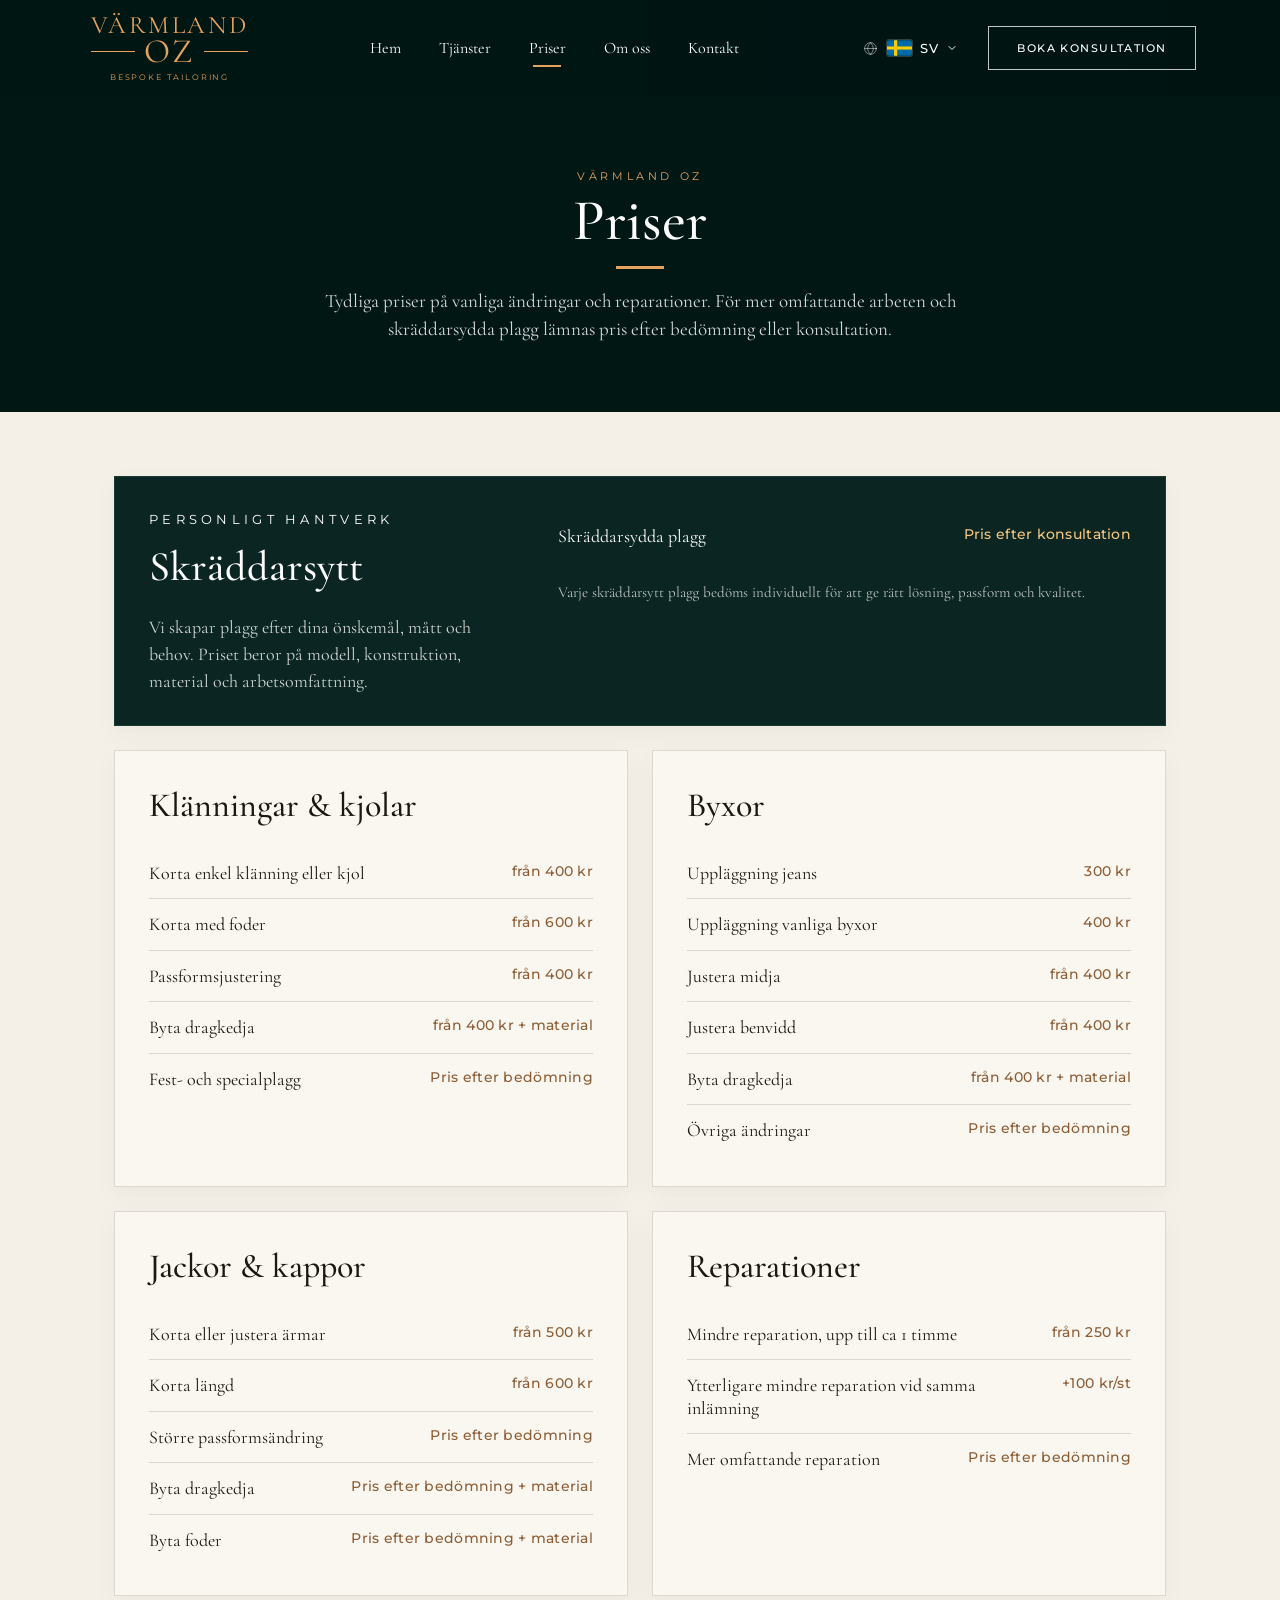
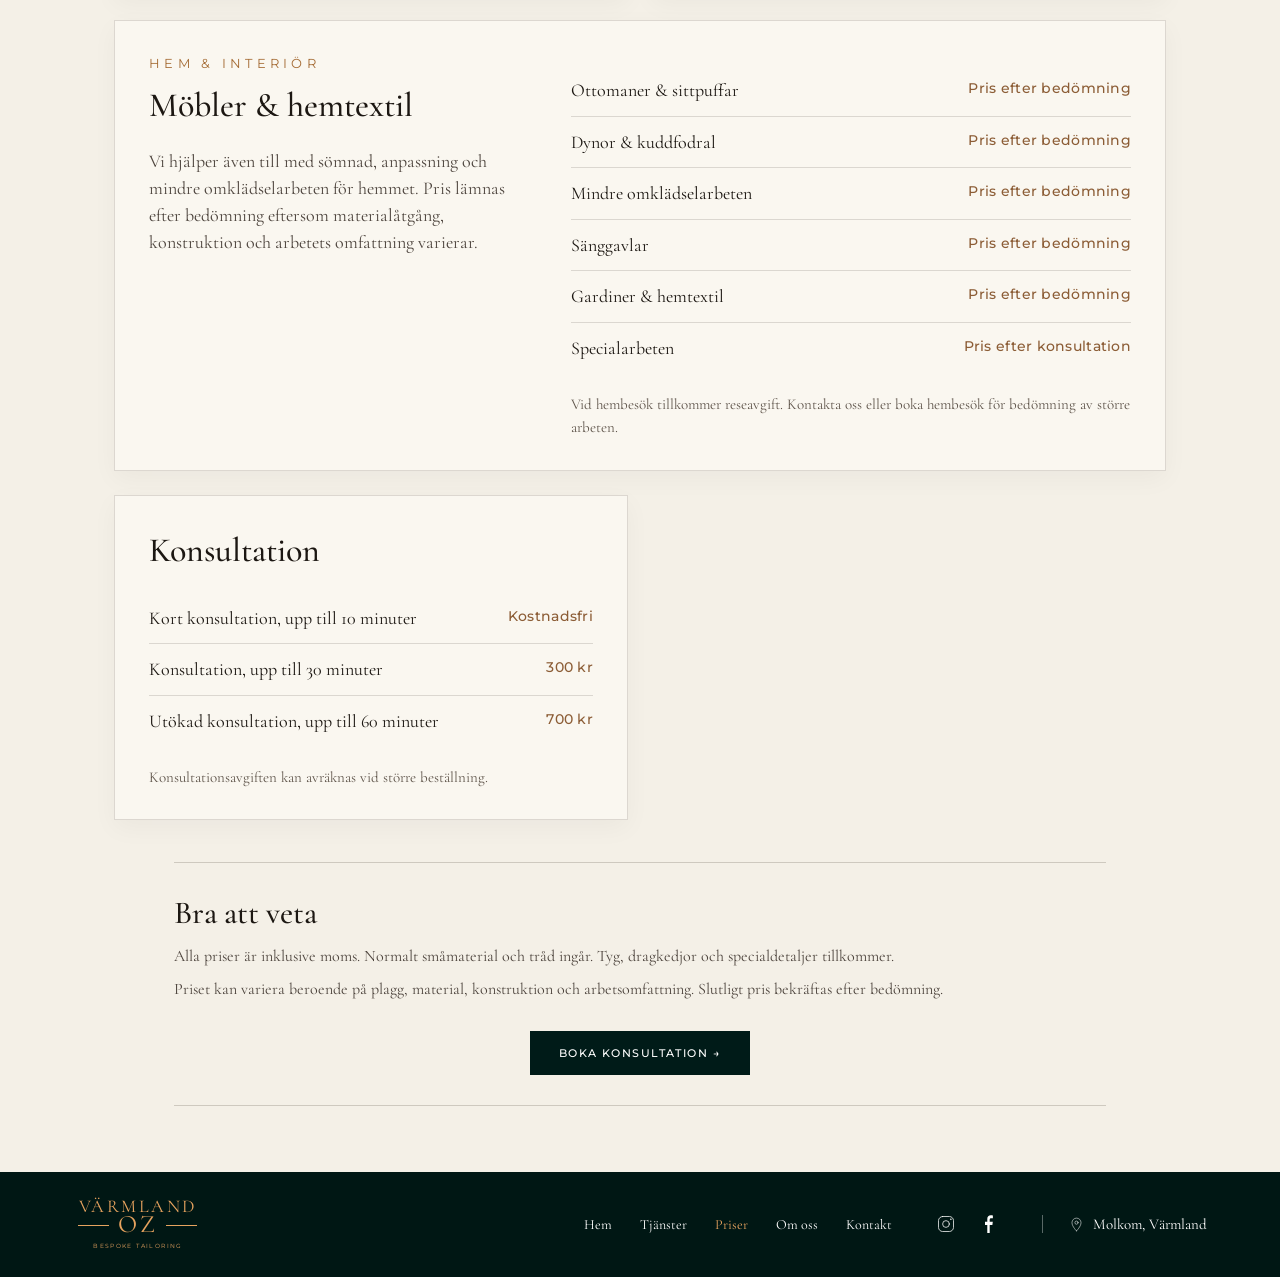
==== commit 35dd95b1: "Update priser.html" ====
--- a/priser.html
+++ b/priser.html
@@ -9,6 +9,51 @@
   <link rel="preconnect" href="https://fonts.gstatic.com" crossorigin>
   <link href="https://fonts.googleapis.com/css2?family=Cormorant+Garamond:wght@400;500;600&family=Montserrat:wght@400;500;600&display=swap" rel="stylesheet">
   <link rel="stylesheet" href="styles.css?v=9" />
+
+<style>
+/* V5.4.2 — PRICE PAGE FIX */
+.price-card:not(.featured) .price-card-intro{
+  color:#4d443d !important;
+}
+.furniture-card .eyebrow{
+  color:#a56c35;
+}
+.furniture-card{
+  grid-column:1 / -1;
+}
+.furniture-card .price-card-intro{
+  max-width:760px;
+  margin-bottom:18px;
+}
+@media (min-width:761px){
+  .furniture-card{
+    display:grid;
+    grid-template-columns:minmax(0,.8fr) minmax(0,1.2fr);
+    column-gap:48px;
+    align-items:start;
+  }
+  .furniture-card > .eyebrow,
+  .furniture-card > h2,
+  .furniture-card > .price-card-intro{
+    grid-column:1;
+  }
+  .furniture-card > .price-list,
+  .furniture-card > .price-note{
+    grid-column:2;
+  }
+  .furniture-card > .price-list{
+    grid-row:1 / span 4;
+    margin-top:10px;
+  }
+  .furniture-card > .price-note{
+    grid-row:5;
+  }
+}
+@media (max-width:760px){
+  .furniture-card{grid-column:auto}
+}
+</style>
+
 </head>
 <body class="price-page">
 <header class="site-header" id="top">
@@ -49,7 +94,7 @@
   <article class="price-card"><h2 data-i18n="pricePage.trousersTitle">Byxor</h2><ul class="price-list"><li class="price-row"><span class="price-name" data-i18n="pricePage.jeansHem">Uppläggning jeans</span><strong class="price-value" data-i18n="pricePage.price300">300 kr</strong></li><li class="price-row"><span class="price-name" data-i18n="pricePage.trousersHem">Uppläggning vanliga byxor</span><strong class="price-value" data-i18n="pricePage.price400">400 kr</strong></li><li class="price-row"><span class="price-name" data-i18n="pricePage.waist">Justera midja</span><strong class="price-value" data-i18n="pricePage.from400">från 400 kr</strong></li><li class="price-row"><span class="price-name" data-i18n="pricePage.legWidth">Justera benvidd</span><strong class="price-value" data-i18n="pricePage.from400">från 400 kr</strong></li><li class="price-row"><span class="price-name" data-i18n="pricePage.replaceZipper">Byta dragkedja</span><strong class="price-value" data-i18n="pricePage.from400Material">från 400 kr + material</strong></li><li class="price-row"><span class="price-name" data-i18n="pricePage.otherAlterations">Övriga ändringar</span><strong class="price-value" data-i18n="pricePage.afterAssessment">Pris efter bedömning</strong></li></ul></article>
   <article class="price-card"><h2 data-i18n="pricePage.jacketsTitle">Jackor &amp; kappor</h2><ul class="price-list"><li class="price-row"><span class="price-name" data-i18n="pricePage.sleeves">Korta eller justera ärmar</span><strong class="price-value" data-i18n="pricePage.from500">från 500 kr</strong></li><li class="price-row"><span class="price-name" data-i18n="pricePage.shortenLength">Korta längd</span><strong class="price-value" data-i18n="pricePage.from600">från 600 kr</strong></li><li class="price-row"><span class="price-name" data-i18n="pricePage.majorFit">Större passformsändring</span><strong class="price-value" data-i18n="pricePage.afterAssessment">Pris efter bedömning</strong></li><li class="price-row"><span class="price-name" data-i18n="pricePage.replaceZipper">Byta dragkedja</span><strong class="price-value" data-i18n="pricePage.assessmentMaterial">Pris efter bedömning + material</strong></li><li class="price-row"><span class="price-name" data-i18n="pricePage.replaceLining">Byta foder</span><strong class="price-value" data-i18n="pricePage.assessmentMaterial">Pris efter bedömning + material</strong></li></ul></article>
   <article class="price-card"><h2 data-i18n="pricePage.repairsTitle">Reparationer</h2><ul class="price-list"><li class="price-row"><span class="price-name" data-i18n="pricePage.minorRepair">Mindre reparation, upp till ca 1 timme</span><strong class="price-value" data-i18n="pricePage.from250">från 250 kr</strong></li><li class="price-row"><span class="price-name" data-i18n="pricePage.extraRepair">Ytterligare mindre reparation vid samma inlämning</span><strong class="price-value" data-i18n="pricePage.plus100">+100 kr/st</strong></li><li class="price-row"><span class="price-name" data-i18n="pricePage.extensiveRepair">Mer omfattande reparation</span><strong class="price-value" data-i18n="pricePage.afterAssessment">Pris efter bedömning</strong></li></ul></article>
-  <article class="price-card"><p class="eyebrow">HEM &amp; INTERIÖR</p><h2>Möbler &amp; hemtextil</h2><p class="price-card-intro">Vi hjälper även till med sömnad, anpassning och mindre omklädselarbeten för hemmet. Pris lämnas efter bedömning eftersom materialåtgång, konstruktion och arbetets omfattning varierar.</p><ul class="price-list"><li class="price-row"><span class="price-name">Ottomaner &amp; sittpuffar</span><strong class="price-value">Pris efter bedömning</strong></li><li class="price-row"><span class="price-name">Dynor &amp; kuddfodral</span><strong class="price-value">Pris efter bedömning</strong></li><li class="price-row"><span class="price-name">Mindre omklädselarbeten</span><strong class="price-value">Pris efter bedömning</strong></li><li class="price-row"><span class="price-name">Sänggavlar</span><strong class="price-value">Pris efter bedömning</strong></li><li class="price-row"><span class="price-name">Gardiner &amp; hemtextil</span><strong class="price-value">Pris efter bedömning</strong></li><li class="price-row"><span class="price-name">Specialarbeten</span><strong class="price-value">Pris efter konsultation</strong></li></ul><p class="price-note">Vid hembesök tillkommer reseavgift. Kontakta oss eller boka hembesök för bedömning av större arbeten.</p></article>
+  <article class="price-card furniture-card"><p class="eyebrow">HEM &amp; INTERIÖR</p><h2>Möbler &amp; hemtextil</h2><p class="price-card-intro">Vi hjälper även till med sömnad, anpassning och mindre omklädselarbeten för hemmet. Pris lämnas efter bedömning eftersom materialåtgång, konstruktion och arbetets omfattning varierar.</p><ul class="price-list"><li class="price-row"><span class="price-name">Ottomaner &amp; sittpuffar</span><strong class="price-value">Pris efter bedömning</strong></li><li class="price-row"><span class="price-name">Dynor &amp; kuddfodral</span><strong class="price-value">Pris efter bedömning</strong></li><li class="price-row"><span class="price-name">Mindre omklädselarbeten</span><strong class="price-value">Pris efter bedömning</strong></li><li class="price-row"><span class="price-name">Sänggavlar</span><strong class="price-value">Pris efter bedömning</strong></li><li class="price-row"><span class="price-name">Gardiner &amp; hemtextil</span><strong class="price-value">Pris efter bedömning</strong></li><li class="price-row"><span class="price-name">Specialarbeten</span><strong class="price-value">Pris efter konsultation</strong></li></ul><p class="price-note">Vid hembesök tillkommer reseavgift. Kontakta oss eller boka hembesök för bedömning av större arbeten.</p></article>
   <article class="price-card"><h2 data-i18n="pricePage.consultTitle">Konsultation</h2><ul class="price-list"><li class="price-row"><span class="price-name" data-i18n="pricePage.consult10">Snabb konsultation, upp till 10 minuter</span><strong class="price-value" data-i18n="pricePage.free">Kostnadsfri</strong></li><li class="price-row"><span class="price-name" data-i18n="pricePage.consult30">Konsultation, upp till 30 minuter</span><strong class="price-value" data-i18n="pricePage.price300">300 kr</strong></li><li class="price-row"><span class="price-name" data-i18n="pricePage.consult60">Utökad konsultation, upp till 60 minuter</span><strong class="price-value" data-i18n="pricePage.price700">700 kr</strong></li></ul><p class="price-note" data-i18n="pricePage.consultNote">Konsultationsavgiften kan avräknas vid större beställning.</p></article>
 </section>
 <section class="price-info"><div class="price-info-box"><h2 data-i18n="pricePage.infoTitle">Bra att veta</h2><p data-i18n="pricePage.info1">Alla priser är inklusive moms. Normalt småmaterial och tråd ingår. Tyg, dragkedjor och specialdetaljer tillkommer.</p><p data-i18n="pricePage.info2">Priset kan variera beroende på plagg, material, konstruktion och arbetsomfattning. Slutligt pris bekräftas efter bedömning.</p><div class="price-cta"><a class="btn btn-dark" href="https://script.google.com/macros/s/AKfycbz18TA--YGLsG0kHbS173jrMC9ok10OTdBmJp885Dc12YzWjy7zMIn8ZKbf1NQsIA8Z/exec" data-i18n="nav.bookArrow">Boka konsultation →</a></div></div></section>
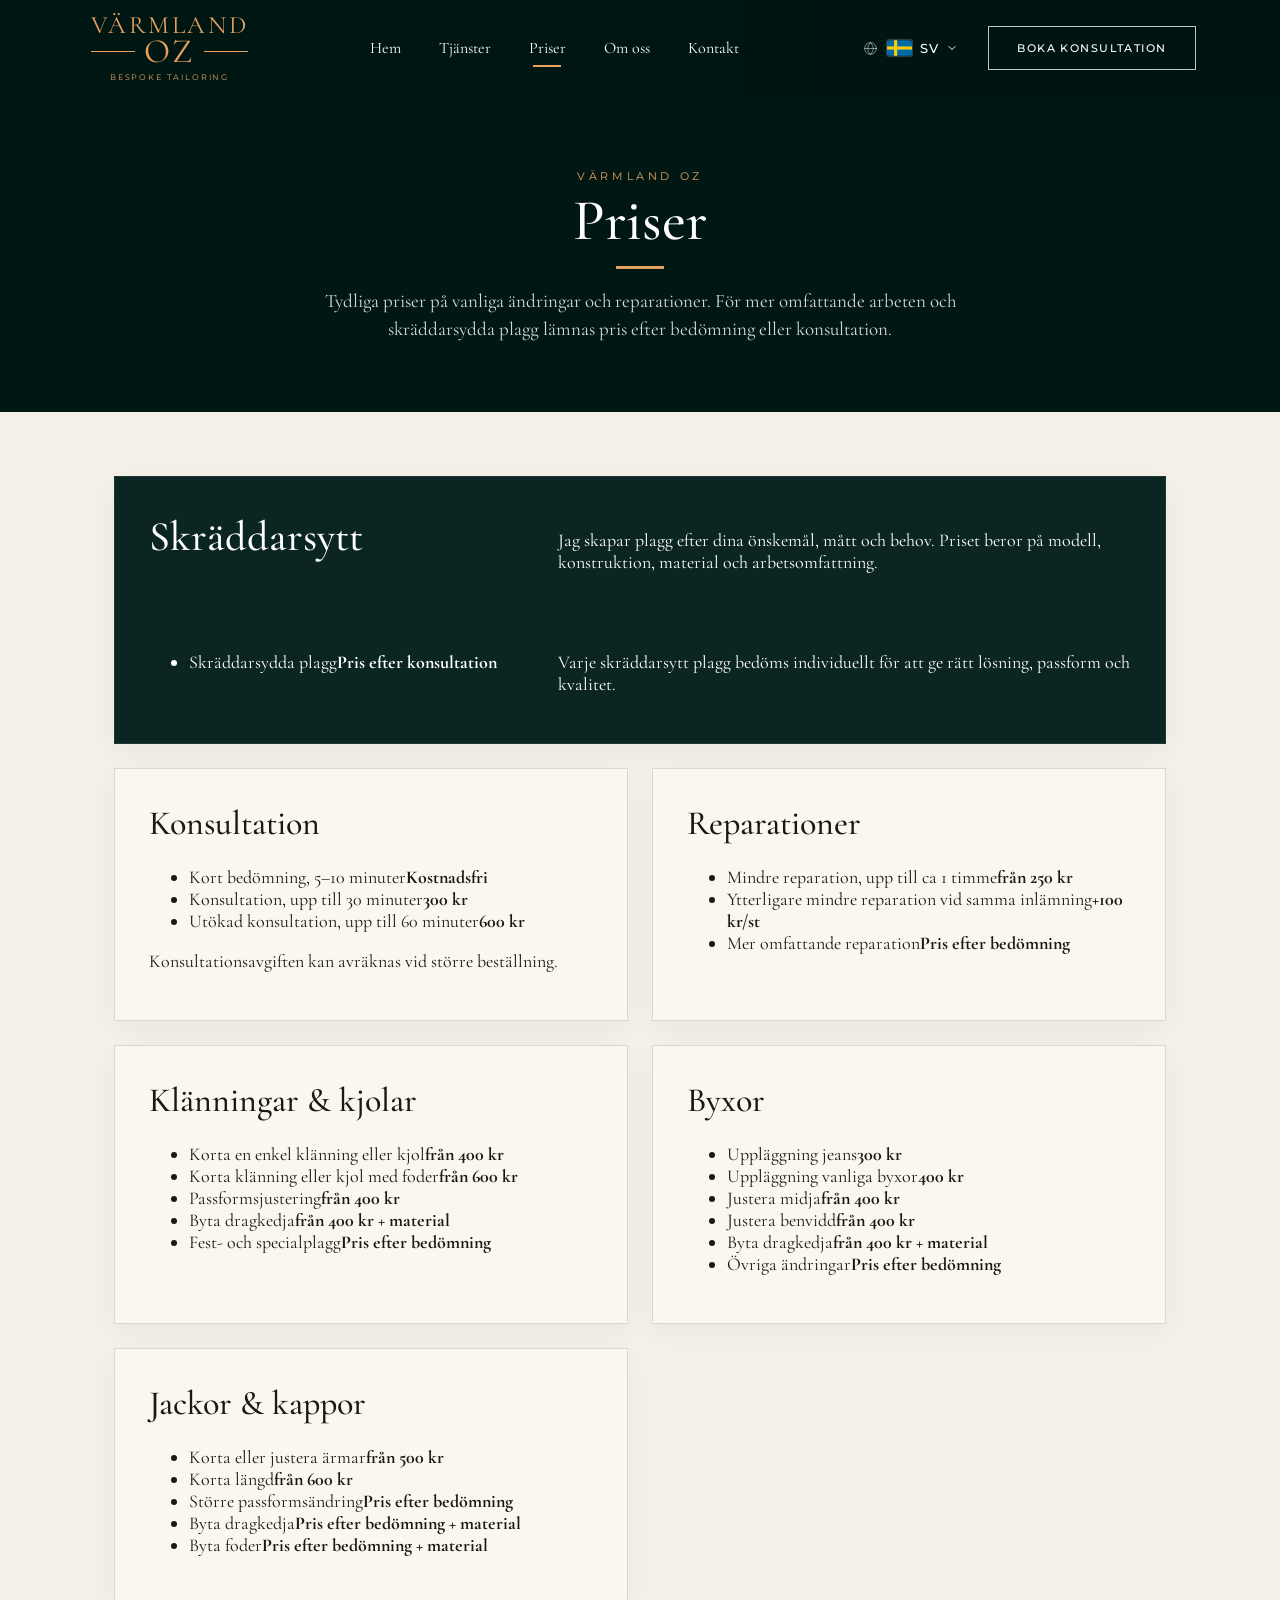
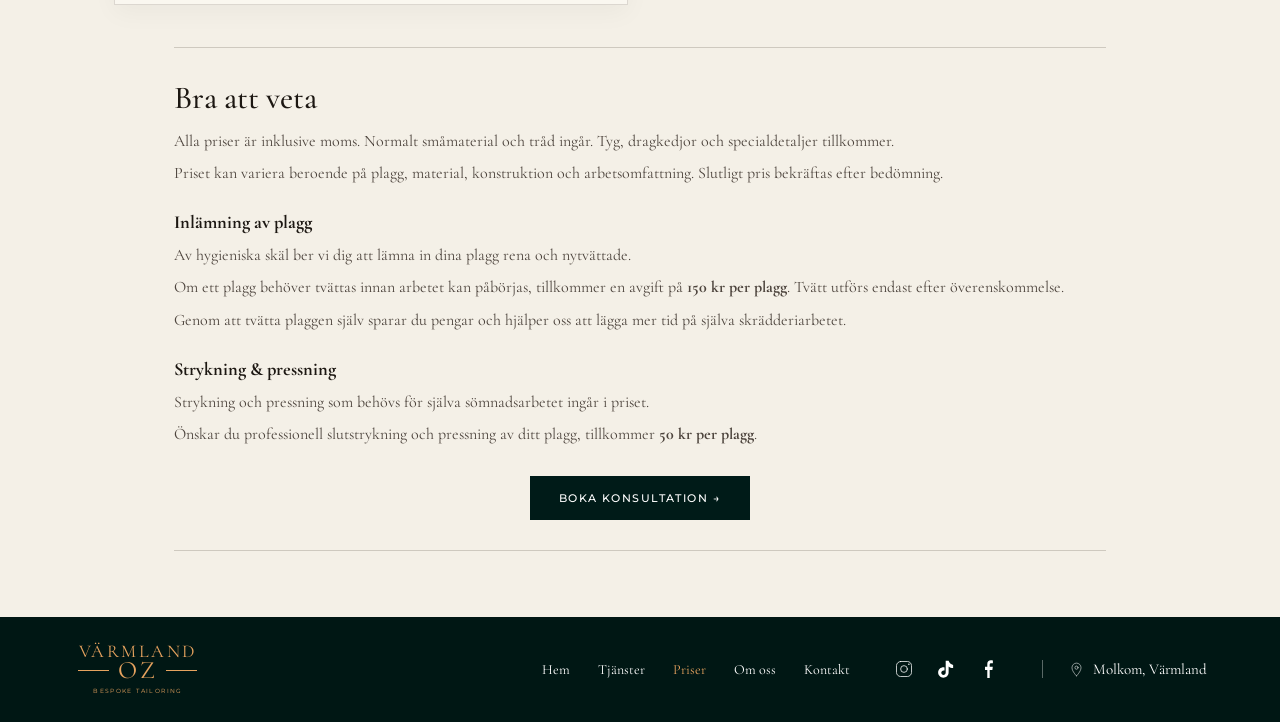
==== commit 3c6740ec: "Rename priser (8).html to priser.html" ====
--- a/priser.html
+++ b/priser.html
@@ -8,57 +8,12 @@
   <link rel="preconnect" href="https://fonts.googleapis.com">
   <link rel="preconnect" href="https://fonts.gstatic.com" crossorigin>
   <link href="https://fonts.googleapis.com/css2?family=Cormorant+Garamond:wght@400;500;600&family=Montserrat:wght@400;500;600&display=swap" rel="stylesheet">
-  <link rel="stylesheet" href="styles.css?v=9" />
-
-<style>
-/* V5.4.2 — PRICE PAGE FIX */
-.price-card:not(.featured) .price-card-intro{
-  color:#4d443d !important;
-}
-.furniture-card .eyebrow{
-  color:#a56c35;
-}
-.furniture-card{
-  grid-column:1 / -1;
-}
-.furniture-card .price-card-intro{
-  max-width:760px;
-  margin-bottom:18px;
-}
-@media (min-width:761px){
-  .furniture-card{
-    display:grid;
-    grid-template-columns:minmax(0,.8fr) minmax(0,1.2fr);
-    column-gap:48px;
-    align-items:start;
-  }
-  .furniture-card > .eyebrow,
-  .furniture-card > h2,
-  .furniture-card > .price-card-intro{
-    grid-column:1;
-  }
-  .furniture-card > .price-list,
-  .furniture-card > .price-note{
-    grid-column:2;
-  }
-  .furniture-card > .price-list{
-    grid-row:1 / span 4;
-    margin-top:10px;
-  }
-  .furniture-card > .price-note{
-    grid-row:5;
-  }
-}
-@media (max-width:760px){
-  .furniture-card{grid-column:auto}
-}
-</style>
-
+  <link rel="stylesheet" href="styles.css?v=7" />
 </head>
 <body class="price-page">
 <header class="site-header" id="top">
   <a class="brand" href="index.html" aria-label="Värmland OZ startsida"><span class="brand-top">VÄRMLAND</span><span class="brand-main"><i></i>OZ<i></i></span><span class="brand-sub">BESPOKE TAILORING</span></a>
-  <nav class="desktop-nav" aria-label="Huvudmeny"><a href="index.html" data-i18n="nav.home">Hem</a><a href="tjanster.html" data-i18n="nav.services">Tjänster</a><a class="active" href="priser.html" data-i18n="nav.prices">Priser</a><a href="index.html#about" data-i18n="nav.about">Om oss</a><a href="index.html#contact" data-i18n="nav.contact">Kontakt</a></nav>
+  <nav class="desktop-nav" aria-label="Huvudmeny"><a href="index.html">Hem</a><a href="tjanster.html">Tjänster</a><a class="active" href="priser.html">Priser</a><a href="index.html#about">Om oss</a><a href="index.html#contact">Kontakt</a></nav>
   <div class="header-actions"><div class="language-switcher">
   <button class="language" type="button" aria-label="Byt språk" aria-haspopup="true" aria-expanded="false">
     <img class="globe-icon" src="assets/icons/globe.svg" alt="">
@@ -71,9 +26,9 @@
     <button type="button" data-lang="en"><img src="assets/icons/flag-gb.svg" alt=""><span>English</span><small>EN</small></button>
     <button type="button" data-lang="ru"><img src="assets/icons/flag-ru.svg" alt=""><span>Русский</span><small>RU</small></button>
   </div>
-</div><a class="btn btn-outline desktop-book" href="https://script.google.com/macros/s/AKfycbz18TA--YGLsG0kHbS173jrMC9ok10OTdBmJp885Dc12YzWjy7zMIn8ZKbf1NQsIA8Z/exec" data-i18n="nav.book">Boka konsultation</a><button class="menu-toggle" type="button" aria-label="Öppna meny" aria-expanded="false"><span></span><span></span><span></span></button></div>
+</div><a class="btn btn-outline desktop-book" href="index.html#contact">Boka konsultation</a><button class="menu-toggle" type="button" aria-label="Öppna meny" aria-expanded="false"><span></span><span></span><span></span></button></div>
 </header>
-<aside class="mobile-menu" aria-hidden="true"><div class="mobile-menu-top"><a class="brand brand-small" href="index.html"><span class="brand-top">VÄRMLAND</span><span class="brand-main"><i></i>OZ<i></i></span><span class="brand-sub">BESPOKE TAILORING</span></a><button class="menu-close" type="button" aria-label="Stäng meny">×</button></div><nav aria-label="Mobilmeny"><a href="index.html" data-i18n="nav.home">Hem</a><a href="tjanster.html" data-i18n="nav.services">Tjänster</a><a class="active" href="priser.html" data-i18n="nav.prices">Priser</a><a href="index.html#about" data-i18n="nav.about">Om oss</a><a href="index.html#contact" data-i18n="nav.contact">Kontakt</a></nav><hr><div class="language-switcher mobile-language-switcher">
+<aside class="mobile-menu" aria-hidden="true"><div class="mobile-menu-top"><a class="brand brand-small" href="index.html"><span class="brand-top">VÄRMLAND</span><span class="brand-main"><i></i>OZ<i></i></span><span class="brand-sub">BESPOKE TAILORING</span></a><button class="menu-close" type="button" aria-label="Stäng meny">×</button></div><nav aria-label="Mobilmeny"><a href="index.html">Hem</a><a href="tjanster.html">Tjänster</a><a class="active" href="priser.html">Priser</a><a href="index.html#about">Om oss</a><a href="index.html#contact">Kontakt</a></nav><hr><div class="language-switcher mobile-language-switcher">
   <button class="language" type="button" aria-label="Byt språk" aria-haspopup="true" aria-expanded="false">
     <img class="globe-icon" src="assets/icons/globe.svg" alt="">
     <img class="flag-icon current-flag" src="assets/icons/flag-se.svg" alt="">
@@ -85,20 +40,74 @@
     <button type="button" data-lang="en"><img src="assets/icons/flag-gb.svg" alt=""><span>English</span><small>EN</small></button>
     <button type="button" data-lang="ru"><img src="assets/icons/flag-ru.svg" alt=""><span>Русский</span><small>RU</small></button>
   </div>
-</div><a class="btn btn-gold" href="https://script.google.com/macros/s/AKfycbz18TA--YGLsG0kHbS173jrMC9ok10OTdBmJp885Dc12YzWjy7zMIn8ZKbf1NQsIA8Z/exec" data-i18n="nav.bookArrow">Boka konsultation →</a><div class="socials"><a href="https://www.instagram.com/ozseamstress?stkn=aGR5ODV6bmNsZjZr" target="_blank" rel="noopener noreferrer" aria-label="Instagram"><img src="assets/icons/instagram.svg" alt=""></a><a href="https://www.facebook.com/p/V%C3%A4rmland-OZ-61594386689216/" target="_blank" rel="noopener noreferrer" aria-label="Facebook"><img src="assets/icons/facebook.svg" alt=""></a></div><p class="location"><img src="assets/icons/location-pin.svg" alt=""><span>Molkom, Värmland</span></p></aside><div class="menu-backdrop" hidden></div>
+</div><a class="btn btn-gold" href="index.html#contact">Boka konsultation →</a><div class="socials"><a href="#" aria-label="Instagram"><img src="assets/icons/instagram.svg" alt=""></a><a href="#" aria-label="TikTok"><img src="assets/icons/tiktok.svg" alt=""></a><a href="#" aria-label="Facebook"><img src="assets/icons/facebook.svg" alt=""></a></div><p class="location"><img src="assets/icons/location-pin.svg" alt=""><span>Molkom, Värmland</span></p></aside><div class="menu-backdrop" hidden></div>
 <main>
-<section class="price-hero"><p class="eyebrow">VÄRMLAND OZ</p><h1 data-i18n="pricePage.title">Priser</h1><div class="gold-rule" style="margin:18px auto"></div><p data-i18n="pricePage.intro">Tydliga priser på vanliga ändringar och reparationer. För skräddarsytt, möbler, hemtextil och specialarbeten lämnas pris efter bedömning eller konsultation.</p></section>
+<section class="price-hero"><p class="eyebrow">VÄRMLAND OZ</p><h1>Priser</h1><div class="gold-rule" style="margin:18px auto"></div><p>Tydliga priser på vanliga ändringar och reparationer. För mer omfattande arbeten och skräddarsydda plagg lämnas pris efter bedömning eller konsultation.</p></section>
 <section class="price-grid">
-  <article class="price-card featured"><div><p class="eyebrow" data-i18n="pricePage.craftEyebrow">PERSONLIGT HANTVERK</p><h2 data-i18n="pricePage.customTitle">Skräddarsytt</h2><p class="price-card-intro" data-i18n="pricePage.customIntro">Vi skapar plagg efter dina önskemål, mått och behov. Priset beror på modell, konstruktion, material och arbetsomfattning.</p></div><div><ul class="price-list"><li class="price-row"><span class="price-name" data-i18n="pricePage.customGarments">Skräddarsydda plagg</span><strong class="price-value" data-i18n="pricePage.afterConsult">Pris efter konsultation</strong></li></ul><p class="price-note" data-i18n="pricePage.customNote">Varje skräddarsytt plagg bedöms individuellt för att ge rätt lösning, passform och kvalitet.</p></div></article>
-  <article class="price-card"><h2 data-i18n="pricePage.dressesTitle">Klänningar &amp; kjolar</h2><ul class="price-list"><li class="price-row"><span class="price-name" data-i18n="pricePage.dressSimple">Korta enkel klänning eller kjol</span><strong class="price-value" data-i18n="pricePage.from400">från 400 kr</strong></li><li class="price-row"><span class="price-name" data-i18n="pricePage.dressLining">Korta med foder</span><strong class="price-value" data-i18n="pricePage.from600">från 600 kr</strong></li><li class="price-row"><span class="price-name" data-i18n="pricePage.fitAdjustment">Passformsjustering</span><strong class="price-value" data-i18n="pricePage.from400">från 400 kr</strong></li><li class="price-row"><span class="price-name" data-i18n="pricePage.replaceZipper">Byta dragkedja</span><strong class="price-value" data-i18n="pricePage.from400Material">från 400 kr + material</strong></li><li class="price-row"><span class="price-name" data-i18n="pricePage.specialGarments">Fest- och specialplagg</span><strong class="price-value" data-i18n="pricePage.afterAssessment">Pris efter bedömning</strong></li></ul></article>
-  <article class="price-card"><h2 data-i18n="pricePage.trousersTitle">Byxor</h2><ul class="price-list"><li class="price-row"><span class="price-name" data-i18n="pricePage.jeansHem">Uppläggning jeans</span><strong class="price-value" data-i18n="pricePage.price300">300 kr</strong></li><li class="price-row"><span class="price-name" data-i18n="pricePage.trousersHem">Uppläggning vanliga byxor</span><strong class="price-value" data-i18n="pricePage.price400">400 kr</strong></li><li class="price-row"><span class="price-name" data-i18n="pricePage.waist">Justera midja</span><strong class="price-value" data-i18n="pricePage.from400">från 400 kr</strong></li><li class="price-row"><span class="price-name" data-i18n="pricePage.legWidth">Justera benvidd</span><strong class="price-value" data-i18n="pricePage.from400">från 400 kr</strong></li><li class="price-row"><span class="price-name" data-i18n="pricePage.replaceZipper">Byta dragkedja</span><strong class="price-value" data-i18n="pricePage.from400Material">från 400 kr + material</strong></li><li class="price-row"><span class="price-name" data-i18n="pricePage.otherAlterations">Övriga ändringar</span><strong class="price-value" data-i18n="pricePage.afterAssessment">Pris efter bedömning</strong></li></ul></article>
-  <article class="price-card"><h2 data-i18n="pricePage.jacketsTitle">Jackor &amp; kappor</h2><ul class="price-list"><li class="price-row"><span class="price-name" data-i18n="pricePage.sleeves">Korta eller justera ärmar</span><strong class="price-value" data-i18n="pricePage.from500">från 500 kr</strong></li><li class="price-row"><span class="price-name" data-i18n="pricePage.shortenLength">Korta längd</span><strong class="price-value" data-i18n="pricePage.from600">från 600 kr</strong></li><li class="price-row"><span class="price-name" data-i18n="pricePage.majorFit">Större passformsändring</span><strong class="price-value" data-i18n="pricePage.afterAssessment">Pris efter bedömning</strong></li><li class="price-row"><span class="price-name" data-i18n="pricePage.replaceZipper">Byta dragkedja</span><strong class="price-value" data-i18n="pricePage.assessmentMaterial">Pris efter bedömning + material</strong></li><li class="price-row"><span class="price-name" data-i18n="pricePage.replaceLining">Byta foder</span><strong class="price-value" data-i18n="pricePage.assessmentMaterial">Pris efter bedömning + material</strong></li></ul></article>
-  <article class="price-card"><h2 data-i18n="pricePage.repairsTitle">Reparationer</h2><ul class="price-list"><li class="price-row"><span class="price-name" data-i18n="pricePage.minorRepair">Mindre reparation, upp till ca 1 timme</span><strong class="price-value" data-i18n="pricePage.from250">från 250 kr</strong></li><li class="price-row"><span class="price-name" data-i18n="pricePage.extraRepair">Ytterligare mindre reparation vid samma inlämning</span><strong class="price-value" data-i18n="pricePage.plus100">+100 kr/st</strong></li><li class="price-row"><span class="price-name" data-i18n="pricePage.extensiveRepair">Mer omfattande reparation</span><strong class="price-value" data-i18n="pricePage.afterAssessment">Pris efter bedömning</strong></li></ul></article>
-  <article class="price-card furniture-card"><p class="eyebrow">HEM &amp; INTERIÖR</p><h2>Möbler &amp; hemtextil</h2><p class="price-card-intro">Vi hjälper även till med sömnad, anpassning och mindre omklädselarbeten för hemmet. Pris lämnas efter bedömning eftersom materialåtgång, konstruktion och arbetets omfattning varierar.</p><ul class="price-list"><li class="price-row"><span class="price-name">Ottomaner &amp; sittpuffar</span><strong class="price-value">Pris efter bedömning</strong></li><li class="price-row"><span class="price-name">Dynor &amp; kuddfodral</span><strong class="price-value">Pris efter bedömning</strong></li><li class="price-row"><span class="price-name">Mindre omklädselarbeten</span><strong class="price-value">Pris efter bedömning</strong></li><li class="price-row"><span class="price-name">Sänggavlar</span><strong class="price-value">Pris efter bedömning</strong></li><li class="price-row"><span class="price-name">Gardiner &amp; hemtextil</span><strong class="price-value">Pris efter bedömning</strong></li><li class="price-row"><span class="price-name">Specialarbeten</span><strong class="price-value">Pris efter konsultation</strong></li></ul><p class="price-note">Vid hembesök tillkommer reseavgift. Kontakta oss eller boka hembesök för bedömning av större arbeten.</p></article>
-  <article class="price-card"><h2 data-i18n="pricePage.consultTitle">Konsultation</h2><ul class="price-list"><li class="price-row"><span class="price-name" data-i18n="pricePage.consult10">Snabb konsultation, upp till 10 minuter</span><strong class="price-value" data-i18n="pricePage.free">Kostnadsfri</strong></li><li class="price-row"><span class="price-name" data-i18n="pricePage.consult30">Konsultation, upp till 30 minuter</span><strong class="price-value" data-i18n="pricePage.price300">300 kr</strong></li><li class="price-row"><span class="price-name" data-i18n="pricePage.consult60">Utökad konsultation, upp till 60 minuter</span><strong class="price-value" data-i18n="pricePage.price700">700 kr</strong></li></ul><p class="price-note" data-i18n="pricePage.consultNote">Konsultationsavgiften kan avräknas vid större beställning.</p></article>
+  <article class="price-card featured" id="skraddarsytt">
+    <h2>Skräddarsytt</h2>
+    <p>Jag skapar plagg efter dina önskemål, mått och behov. Priset beror på modell, konstruktion, material och arbetsomfattning.</p>
+    <ul>
+      <li><span>Skräddarsydda plagg</span><strong>Pris efter konsultation</strong></li>
+    </ul>
+    <p>Varje skräddarsytt plagg bedöms individuellt för att ge rätt lösning, passform och kvalitet.</p>
+  </article>
+
+  <article class="price-card">
+    <h2>Konsultation</h2>
+    <ul>
+      <li><span>Kort bedömning, 5–10 minuter</span><strong>Kostnadsfri</strong></li>
+      <li><span>Konsultation, upp till 30 minuter</span><strong>300 kr</strong></li>
+      <li><span>Utökad konsultation, upp till 60 minuter</span><strong>600 kr</strong></li>
+    </ul>
+    <p>Konsultationsavgiften kan avräknas vid större beställning.</p>
+  </article>
+
+  <article class="price-card">
+    <h2>Reparationer</h2>
+    <ul>
+      <li><span>Mindre reparation, upp till ca 1 timme</span><strong>från 250 kr</strong></li>
+      <li><span>Ytterligare mindre reparation vid samma inlämning</span><strong>+100 kr/st</strong></li>
+      <li><span>Mer omfattande reparation</span><strong>Pris efter bedömning</strong></li>
+    </ul>
+  </article>
+
+  <article class="price-card">
+    <h2>Klänningar &amp; kjolar</h2>
+    <ul>
+      <li><span>Korta en enkel klänning eller kjol</span><strong>från 400 kr</strong></li>
+      <li><span>Korta klänning eller kjol med foder</span><strong>från 600 kr</strong></li>
+      <li><span>Passformsjustering</span><strong>från 400 kr</strong></li>
+      <li><span>Byta dragkedja</span><strong>från 400 kr + material</strong></li>
+      <li><span>Fest- och specialplagg</span><strong>Pris efter bedömning</strong></li>
+    </ul>
+  </article>
+
+  <article class="price-card">
+    <h2>Byxor</h2>
+    <ul>
+      <li><span>Uppläggning jeans</span><strong>300 kr</strong></li>
+      <li><span>Uppläggning vanliga byxor</span><strong>400 kr</strong></li>
+      <li><span>Justera midja</span><strong>från 400 kr</strong></li>
+      <li><span>Justera benvidd</span><strong>från 400 kr</strong></li>
+      <li><span>Byta dragkedja</span><strong>från 400 kr + material</strong></li>
+      <li><span>Övriga ändringar</span><strong>Pris efter bedömning</strong></li>
+    </ul>
+  </article>
+
+  <article class="price-card">
+    <h2>Jackor &amp; kappor</h2>
+    <ul>
+      <li><span>Korta eller justera ärmar</span><strong>från 500 kr</strong></li>
+      <li><span>Korta längd</span><strong>från 600 kr</strong></li>
+      <li><span>Större passformsändring</span><strong>Pris efter bedömning</strong></li>
+      <li><span>Byta dragkedja</span><strong>Pris efter bedömning + material</strong></li>
+      <li><span>Byta foder</span><strong>Pris efter bedömning + material</strong></li>
+    </ul>
+  </article>
 </section>
-<section class="price-info"><div class="price-info-box"><h2 data-i18n="pricePage.infoTitle">Bra att veta</h2><p data-i18n="pricePage.info1">Alla priser är inklusive moms. Normalt småmaterial och tråd ingår. Tyg, dragkedjor och specialdetaljer tillkommer.</p><p data-i18n="pricePage.info2">Priset kan variera beroende på plagg, material, konstruktion och arbetsomfattning. Slutligt pris bekräftas efter bedömning.</p><div class="price-cta"><a class="btn btn-dark" href="https://script.google.com/macros/s/AKfycbz18TA--YGLsG0kHbS173jrMC9ok10OTdBmJp885Dc12YzWjy7zMIn8ZKbf1NQsIA8Z/exec" data-i18n="nav.bookArrow">Boka konsultation →</a></div></div></section>
+<section class="price-info"><div class="price-info-box"><h2>Bra att veta</h2><p>Alla priser är inklusive moms. Normalt småmaterial och tråd ingår. Tyg, dragkedjor och specialdetaljer tillkommer.</p><p>Priset kan variera beroende på plagg, material, konstruktion och arbetsomfattning. Slutligt pris bekräftas efter bedömning.</p><h3 style="margin:24px 0 10px;font-size:1.15rem">Inlämning av plagg</h3><p>Av hygieniska skäl ber vi dig att lämna in dina plagg rena och nytvättade.</p><p>Om ett plagg behöver tvättas innan arbetet kan påbörjas, tillkommer en avgift på <strong>150 kr per plagg</strong>. Tvätt utförs endast efter överenskommelse.</p><p>Genom att tvätta plaggen själv sparar du pengar och hjälper oss att lägga mer tid på själva skrädderiarbetet.</p><h3 style="margin:24px 0 10px;font-size:1.15rem">Strykning &amp; pressning</h3><p>Strykning och pressning som behövs för själva sömnadsarbetet ingår i priset.</p><p>Önskar du professionell slutstrykning och pressning av ditt plagg, tillkommer <strong>50 kr per plagg</strong>.</p><div class="price-cta"><a class="btn btn-dark" href="index.html#contact">Boka konsultation →</a></div></div></section>
 </main>
-<footer class="footer"><a class="brand brand-small" href="index.html"><span class="brand-top">VÄRMLAND</span><span class="brand-main"><i></i>OZ<i></i></span><span class="brand-sub">BESPOKE TAILORING</span></a><nav><a href="index.html" data-i18n="nav.home">Hem</a><a href="tjanster.html" data-i18n="nav.services">Tjänster</a><a href="priser.html" data-i18n="nav.prices">Priser</a><a href="index.html#about" data-i18n="nav.about">Om oss</a><a href="index.html#contact" data-i18n="nav.contact">Kontakt</a></nav><div class="socials"><a href="https://www.instagram.com/ozseamstress?stkn=aGR5ODV6bmNsZjZr" target="_blank" rel="noopener noreferrer" aria-label="Instagram"><img src="assets/icons/instagram.svg" alt=""></a><a href="https://www.facebook.com/p/V%C3%A4rmland-OZ-61594386689216/" target="_blank" rel="noopener noreferrer" aria-label="Facebook"><img src="assets/icons/facebook.svg" alt=""></a></div><p class="location"><img src="assets/icons/location-pin.svg" alt=""><span>Molkom, Värmland</span></p></footer>
-<script src="script.js?v=9"></script>
+<footer class="footer"><a class="brand brand-small" href="index.html"><span class="brand-top">VÄRMLAND</span><span class="brand-main"><i></i>OZ<i></i></span><span class="brand-sub">BESPOKE TAILORING</span></a><nav><a href="index.html">Hem</a><a href="tjanster.html">Tjänster</a><a href="priser.html">Priser</a><a href="index.html#about">Om oss</a><a href="index.html#contact">Kontakt</a></nav><div class="socials"><a href="#" aria-label="Instagram"><img src="assets/icons/instagram.svg" alt=""></a><a href="#" aria-label="TikTok"><img src="assets/icons/tiktok.svg" alt=""></a><a href="#" aria-label="Facebook"><img src="assets/icons/facebook.svg" alt=""></a></div><p class="location"><img src="assets/icons/location-pin.svg" alt=""><span>Molkom, Värmland</span></p></footer>
+<script src="script.js?v=7"></script>
 </body></html>
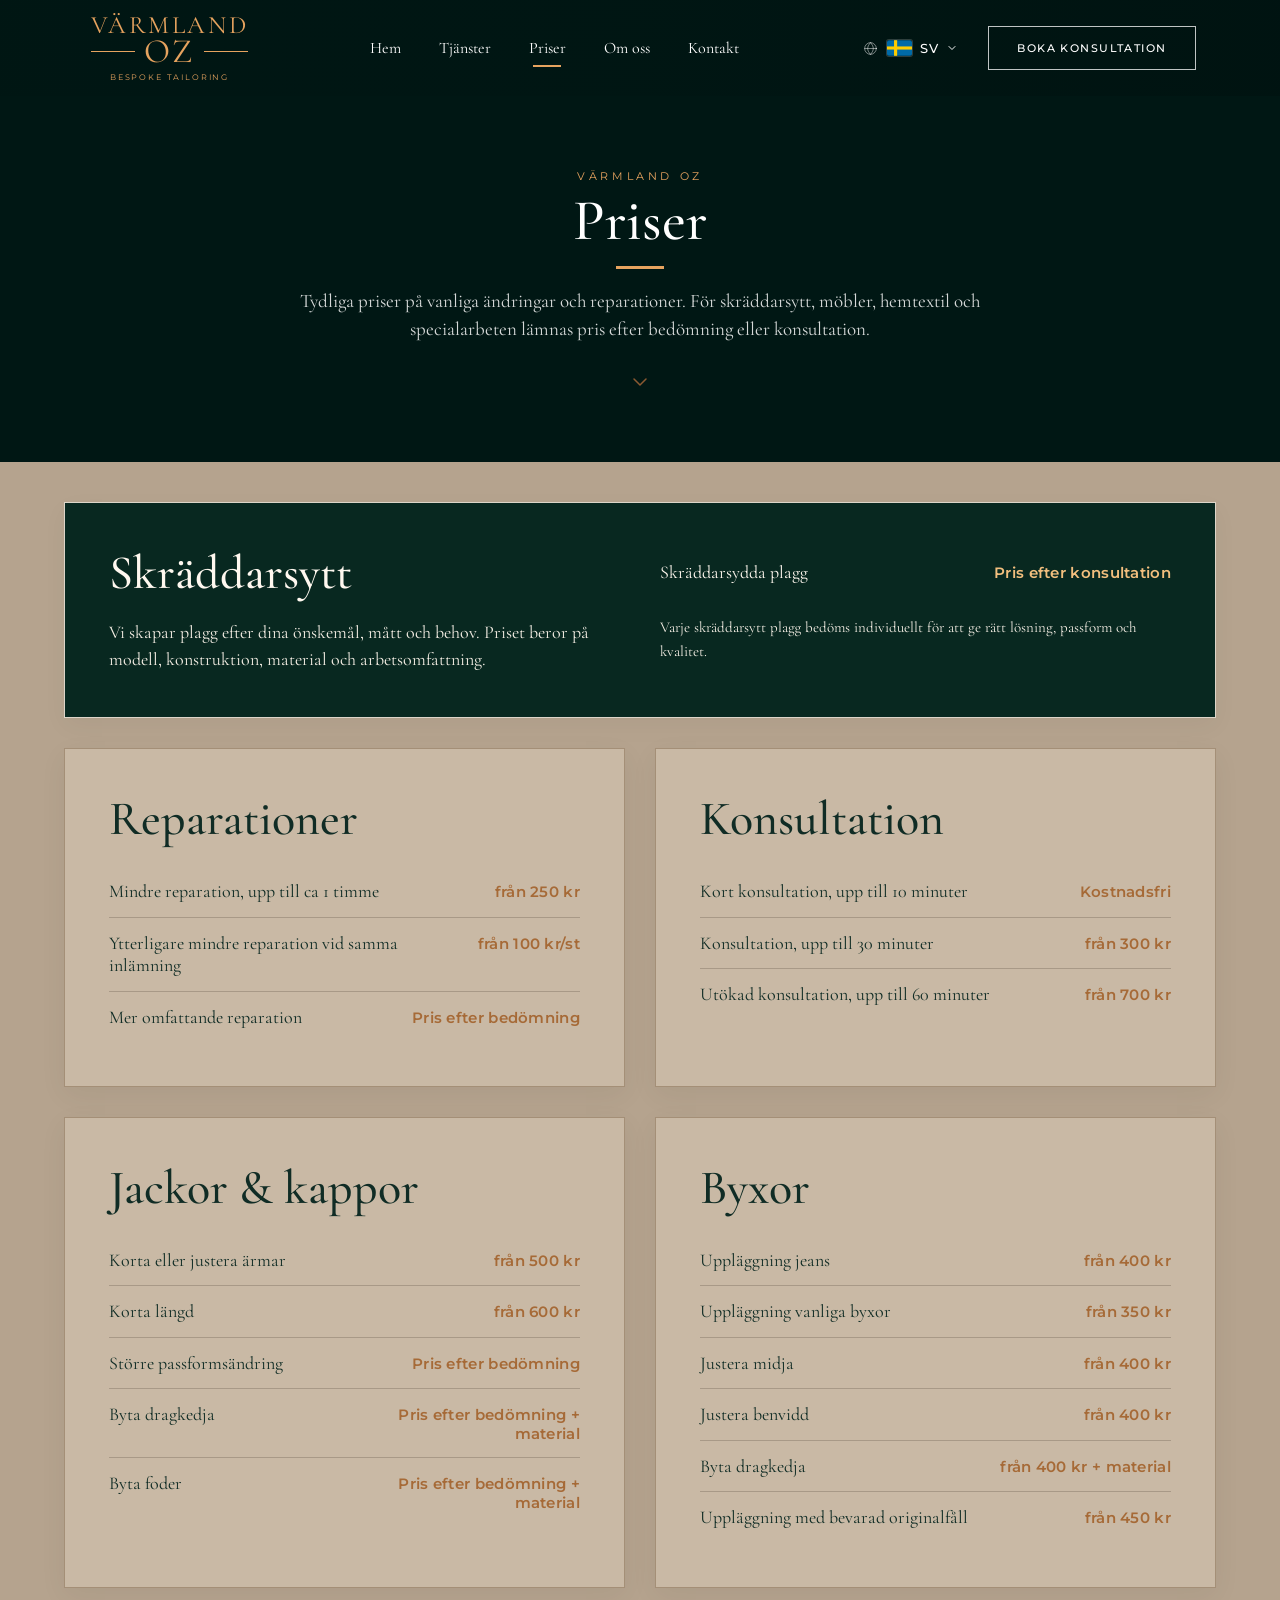
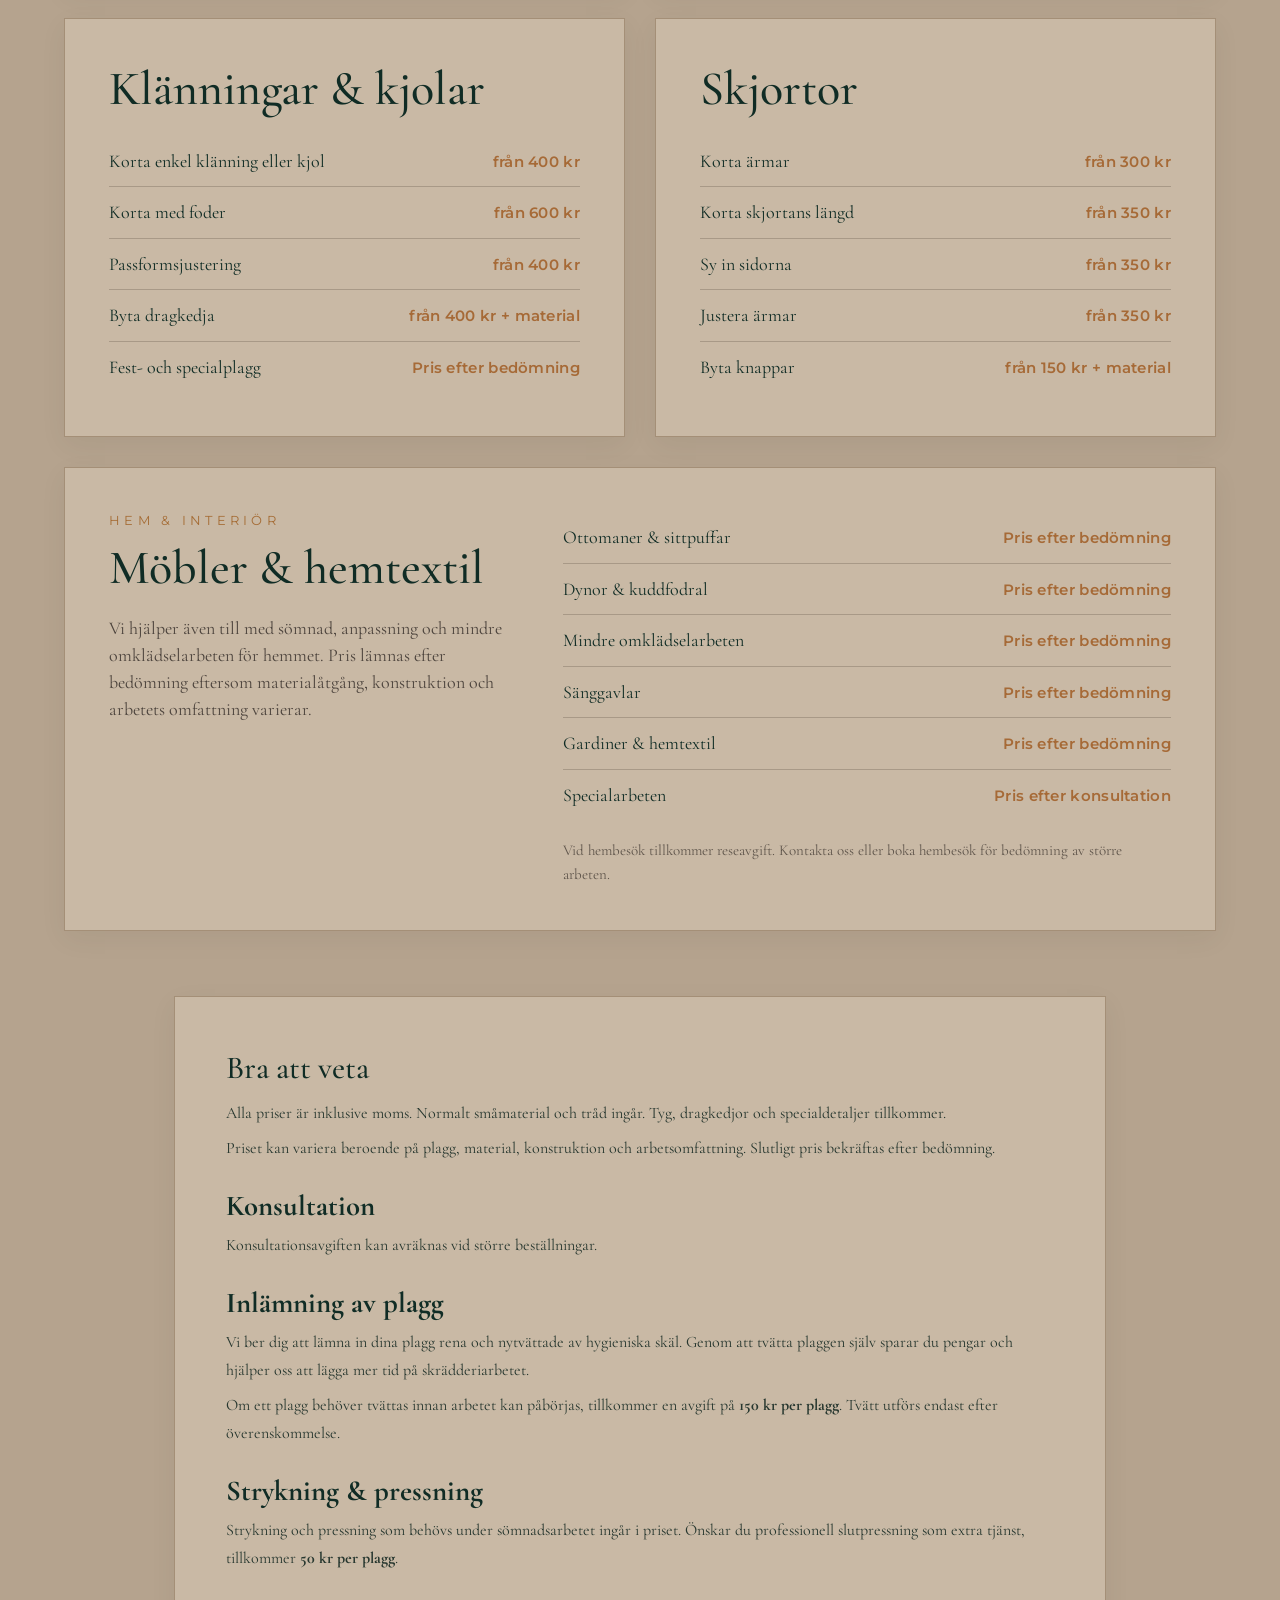
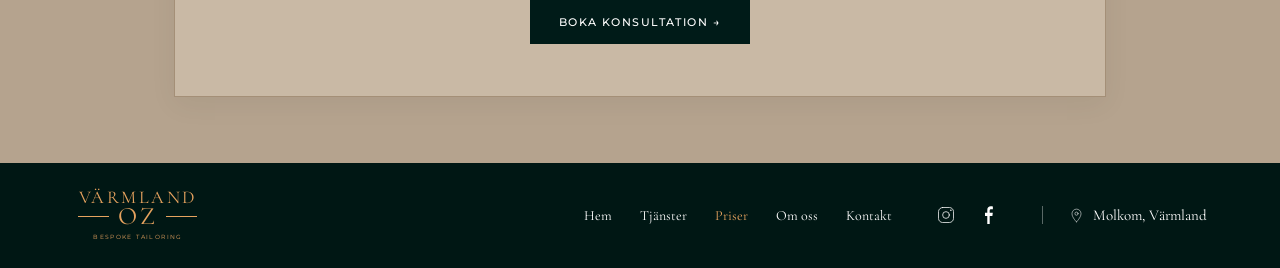
==== commit 85c5f10b: "Rename priser-granskning.html to priser.html" ====
--- a/priser.html
+++ b/priser.html
@@ -1,113 +1,821 @@
-<!doctype html>
+<!DOCTYPE html>
+
 <html lang="sv">
 <head>
-  <meta charset="utf-8" />
-  <meta name="viewport" content="width=device-width, initial-scale=1" />
-  <meta name="description" content="Prislista för Värmland OZ – skräddarsytt, ändringar och reparationer i Molkom, Värmland." />
-  <title>Priser — Värmland OZ</title>
-  <link rel="preconnect" href="https://fonts.googleapis.com">
-  <link rel="preconnect" href="https://fonts.gstatic.com" crossorigin>
-  <link href="https://fonts.googleapis.com/css2?family=Cormorant+Garamond:wght@400;500;600&family=Montserrat:wght@400;500;600&display=swap" rel="stylesheet">
-  <link rel="stylesheet" href="styles.css?v=7" />
+<meta charset="utf-8"/>
+<meta content="width=device-width, initial-scale=1" name="viewport"/>
+<meta content="Se priser för skrädderi i Molkom, Värmland. Priser på bland annat uppläggning av byxor, klädändringar, reparationer och skräddarsytt hos Värmland OZ." name="description"/>
+<title>Priser på skrädderi &amp; klädändringar | Värmland OZ</title>
+<link href="https://fonts.googleapis.com" rel="preconnect"/>
+<link crossorigin="" href="https://fonts.gstatic.com" rel="preconnect"/>
+<link href="https://fonts.googleapis.com/css2?family=Cormorant+Garamond:wght@400;500;600&amp;family=Montserrat:wght@400;500;600&amp;display=swap" rel="stylesheet"/>
+<style id="varmland-oz-styles">
+/* Full original V9 design embedded to prevent missing stylesheet */
+:root{
+  --green:#001b18;
+  --green-2:#002621;
+  --cream:#f4f0e7;
+  --ink:#1c1712;
+  --gold:#e6a35f;
+  --gold-light:#f5c681;
+  --line:rgba(31,23,16,.18);
+  --serif:"Cormorant Garamond", Georgia, serif;
+  --sans:"Montserrat", Arial, sans-serif;
+}
+*{box-sizing:border-box}
+html{scroll-behavior:smooth}
+body{margin:0;background:var(--cream);color:var(--ink);font-family:var(--serif);font-size:18px}
+a{color:inherit;text-decoration:none}
+img{display:block;max-width:100%}
+button{font:inherit}
+.site-header{height:96px;position:absolute;z-index:30;top:0;left:0;right:0;padding:20px 6.6%;display:flex;align-items:center;justify-content:space-between;color:white}
+.brand{display:inline-flex;min-width:170px;flex-direction:column;align-items:center;color:var(--gold);line-height:.86;letter-spacing:.14em;font-family:var(--serif)}
+.brand-top{font-size:25px}.brand-main{font-size:34px;display:flex;align-items:center;gap:9px}.brand-main i{width:44px;height:1px;background:currentColor;display:block}.brand-sub{font-family:var(--sans);font-size:8px;letter-spacing:.23em;margin-top:8px}
+.brand-small{min-width:130px}.brand-small .brand-top{font-size:18px}.brand-small .brand-main{font-size:25px}.brand-small .brand-main i{width:31px}.brand-small .brand-sub{font-size:6px}
+.desktop-nav{display:flex;gap:38px;font-size:16px}.desktop-nav a{position:relative}.desktop-nav a.active::after,.footer nav a.active::after{content:"";position:absolute;left:0;right:0;bottom:-9px;margin:auto;width:28px;height:2px;background:var(--gold)}
+.header-actions{display:flex;align-items:center;gap:22px}.language{border:0;background:transparent;color:white;cursor:pointer;font-size:16px}.btn{display:inline-flex;align-items:center;justify-content:center;min-height:44px;padding:0 28px;border:1px solid currentColor;font-family:var(--sans);font-size:11px;font-weight:500;letter-spacing:.13em;text-transform:uppercase;white-space:nowrap}.btn-gold{background:linear-gradient(90deg,var(--gold-light),#ffd399);border-color:var(--gold-light);color:#16110d}.btn-outline{color:#fff;border-color:rgba(255,255,255,.75);background:transparent}.btn-dark{background:var(--green);color:#fff;border-color:var(--green)}
+.menu-toggle{display:none;width:42px;height:38px;border:0;background:none;padding:5px;flex-direction:column;justify-content:space-around}.menu-toggle span{display:block;height:2px;background:var(--gold);width:100%}
+.hero{min-height:490px;background:radial-gradient(circle at 67% 25%,rgba(10,65,57,.55),transparent 38%),linear-gradient(135deg,#001b18 0%,#00110f 64%,#00241f 100%);color:white;display:grid;grid-template-columns:1.05fr .95fr;position:relative;overflow:hidden;padding:126px 6.8% 34px}
+.hero::before{content:"";position:absolute;inset:0;opacity:.32;background-image:repeating-linear-gradient(118deg,transparent 0 5px,rgba(255,255,255,.025) 5px 6px)}
+.hero-copy{z-index:2;max-width:550px}.eyebrow{margin:0 0 14px;font-family:var(--sans);font-size:13px;letter-spacing:.33em}.hero h1{font-weight:500;line-height:.98;font-size:58px;margin:0 0 20px}.gold-rule{width:48px;height:3px;background:var(--gold);margin:16px 0}.lead{font-size:19px;line-height:1.4;max-width:470px;margin:0 0 20px}.hero-buttons{display:flex;gap:18px}.hero-buttons .btn{min-width:185px}.values{font-family:var(--sans);font-size:11px;letter-spacing:.23em;margin-top:25px}.values b{color:var(--gold);padding:0 14px}
+.hero-art{position:relative;z-index:1}.fabric-glow{position:absolute;inset:-50px -90px -40px -40px;background:radial-gradient(ellipse at center,rgba(17,81,71,.45),transparent 63%);transform:rotate(-8deg)}.tag-image{position:absolute;width:360px;right:11%;top:-42px;filter:drop-shadow(0 18px 18px rgba(0,0,0,.55));transform:rotate(-3deg)}.medallion{position:absolute;width:135px;right:-2%;bottom:62px;filter:drop-shadow(0 8px 10px rgba(0,0,0,.4))}
+.services{background:#f7f3eb;display:grid;grid-template-columns:repeat(3,1fr);padding:26px 6.5% 24px}.services article{text-align:center;padding:0 42px;position:relative}.services article+article{border-left:1px solid var(--line)}.service-icon{font-size:48px;line-height:1;height:58px}.services h2{font-size:22px;font-weight:500;margin:8px 0 1px}.services p{margin:0;font-size:17px;line-height:1.12}.services article>a{font-size:24px;display:inline-block;margin-top:11px}
+.about{display:grid;grid-template-columns:1.04fr 1fr;min-height:300px;background:#f6f1e7}.about-image{overflow:hidden}.about-image img{width:100%;height:100%;object-fit:cover}.about-copy{padding:42px 5.5% 20px}.eyebrow.dark{color:#211a14;font-size:10px}.about-copy h2{font-size:46px;line-height:1;margin:6px 0 15px;font-weight:500}.about-text-row{display:flex;gap:38px;align-items:flex-start;margin:28px 0 20px}.about-text-row p{font-size:17px}.about-text-row blockquote{border-left:1px solid #aaa;padding:4px 0 4px 28px;margin:0;font-size:19px;font-style:italic;max-width:180px}.about-copy .btn{font-size:10px}
+.prices{display:grid;grid-template-columns:repeat(5,1fr);padding:20px 5.8% 18px;background:#f8f4ec;align-items:start;gap:0}.price-item{text-align:center;padding:0 18px;min-height:87px}.price-item+.price-item{border-left:1px solid var(--line)}.price-item span{display:block;font-size:15px;min-height:34px}.price-item small{font-size:11px}.price-item strong{display:block;font-weight:500;font-size:24px;margin-top:8px}.price-link{grid-column:5;justify-self:end;margin-top:12px;color:#231a13;border-color:#9d958b}
+.booking{height:267px;position:relative;background:url('assets/cta-desktop-v2.png') center/cover no-repeat;color:white;display:flex;align-items:center;justify-content:center;overflow:hidden}.booking-overlay{position:absolute;inset:0;background:rgba(0,13,11,.35)}.booking-copy{position:relative;text-align:center;background:rgba(1,24,21,.48);padding:16px 24px 20px}.booking-copy .eyebrow{font-size:10px}.booking h2{font-size:34px;line-height:1.02;font-weight:500;margin:6px 0 16px}
+.footer{min-height:105px;background:#001714;color:white;padding:22px 5.7%;display:flex;align-items:center;gap:42px}.footer nav{display:flex;gap:28px;font-size:14px;margin-left:auto}.footer nav a{position:relative}.socials{display:flex;gap:18px;font-family:var(--sans);font-weight:600;font-size:22px}.location{font-size:15px;margin:0;border-left:1px solid rgba(255,255,255,.35);padding-left:25px}
+.mobile-menu,.menu-backdrop{display:none}
+
+@media(max-width:900px){
+  .desktop-nav,.desktop-book{display:none}.menu-toggle{display:flex}.site-header{height:88px;padding:17px 6%}.brand{min-width:145px}.brand-top{font-size:20px}.brand-main{font-size:28px}.brand-main i{width:35px}.brand-sub{font-size:6px}
+  .hero{grid-template-columns:1fr;min-height:540px;padding:137px 7% 24px}.hero-copy{max-width:65%;}.hero h1{font-size:49px}.lead{font-size:18px}.hero-art{position:absolute;inset:0}.tag-image{width:280px;right:1%;top:119px}.medallion{width:104px;right:1%;bottom:91px}.services article{padding:0 18px}.about-copy{padding:34px 5%}.about-copy h2{font-size:40px}.prices{padding-left:2%;padding-right:2%}.price-item{padding:0 8px}.footer{gap:20px}.footer nav{gap:16px}
+}
+
+@media(max-width:650px){
+  body{font-size:16px}.site-header{position:absolute;padding:16px 7%;}.header-actions{gap:10px}.language{font-size:16px}.menu-toggle{width:38px}
+  .hero{min-height:542px;padding:150px 7% 16px;display:block;background:radial-gradient(circle at 78% 25%,rgba(13,80,69,.55),transparent 42%),linear-gradient(135deg,#001b18,#00100e 70%)}.hero-copy{max-width:100%;position:relative;z-index:4}.hero .eyebrow{font-size:11px;max-width:175px;line-height:1.45}.hero h1{font-size:42px;line-height:.95;max-width:295px}.hero .gold-rule{width:48px;height:3px;margin:13px 0}.lead{font-size:17px;line-height:1.15;max-width:230px;margin-bottom:15px}.hero-buttons{display:grid;gap:8px;width:265px}.hero-buttons .btn{height:42px}.values{font-size:9px;letter-spacing:.17em;white-space:nowrap;margin-top:18px}.values b{padding:0 6px}.tag-image{width:200px;right:-12px;top:130px;transform:rotate(-6deg)}.medallion{width:84px;right:-2px;bottom:90px}
+  .services{grid-template-columns:repeat(3,1fr);padding:24px 4px 21px}.services article{padding:0 8px}.services article+article{border-left:1px solid var(--line)}.service-icon{font-size:38px;height:47px}.services h2{font-size:15px}.services p{font-size:13px;line-height:1.15}.services article>a{font-size:20px;margin-top:7px}
+  .about{grid-template-columns:1fr 1fr;min-height:270px}.about-image img{object-position:center}.about-copy{padding:20px 16px}.eyebrow.dark{font-size:8px;line-height:1.5}.about-copy h2{font-size:32px;line-height:.95;margin-top:6px}.about-copy .gold-rule{width:38px;height:2px;margin:12px 0}.about-text-row{display:block;margin:15px 0 12px}.about-text-row p{font-size:14px;line-height:1.15}.about-text-row blockquote{display:none}.about-copy .btn{padding:0 10px;min-height:38px;font-size:8px;width:100%}
+  .prices{display:block;padding:18px 7% 20px}.price-item{min-height:auto;padding:11px 0;display:flex;justify-content:space-between;align-items:flex-end;text-align:left;border-bottom:1px solid var(--line)}.price-item+.price-item{border-left:0}.price-item span{font-size:15px;min-height:0}.price-item strong{font-size:22px;margin:0}.price-link{display:flex;width:230px;margin:16px auto 0;min-height:40px}
+  .booking{height:258px;background-position:center}.booking-copy{padding:10px 18px 17px}.booking h2{font-size:31px}.booking .btn{min-height:42px;padding:0 20px}
+  .footer{display:grid;grid-template-columns:1fr;justify-items:center;padding:25px 4% 24px;gap:17px}.footer nav{margin:0;gap:16px;font-size:12px}.footer .location{border-left:0;padding:0;font-size:12px}.footer .socials{font-size:20px}
+  .mobile-menu{display:flex;position:fixed;z-index:100;inset:0 0 0 auto;width:min(88vw,390px);background:linear-gradient(145deg,#001d19,#00110f 70%);color:#fff;padding:29px 34px 40px;flex-direction:column;transform:translateX(102%);transition:.25s ease;box-shadow:-18px 0 45px rgba(0,0,0,.35)}.mobile-menu.open{transform:translateX(0)}.mobile-menu-top{display:flex;justify-content:space-between;align-items:start}.menu-close{border:0;background:transparent;color:white;font-size:34px;line-height:1;cursor:pointer}.mobile-menu nav{display:flex;flex-direction:column;gap:26px;margin:50px 0 28px;font-size:20px}.mobile-menu nav a.active{color:var(--gold)}.mobile-menu hr{width:100%;border:0;border-top:1px solid rgba(255,255,255,.45)}.mobile-language{align-self:flex-start;margin:12px 0 18px}.mobile-menu .btn{width:100%;min-height:48px}.mobile-menu .socials{justify-content:center;margin:24px 0}.mobile-menu .location{border:0;padding:0;text-align:center}.menu-backdrop{display:block;position:fixed;z-index:90;inset:0;background:rgba(0,0,0,.45)}.menu-backdrop[hidden]{display:none}
+}
+
+
+/* =========================
+   V3 IMAGE + ICON SYSTEM
+   ========================= */
+
+.hero-art{
+  position:relative;
+  z-index:1;
+  min-height:100%;
+  background-image:url('assets/hero-desktop-v2.png') !important;
+  background-size:cover !important;
+  background-position:center center !important;
+  background-repeat:no-repeat !important;
+}
+.hero-art .fabric-glow,
+.hero-art .tag-image,
+.hero-art .medallion{
+  display:none !important;
+}
+
+.booking{
+  background-image:url('assets/cta-desktop-v2.png') !important;
+  background-size:cover !important;
+  background-position:center center !important;
+  background-repeat:no-repeat !important;
+}
+
+.service-icon{
+  display:flex;
+  align-items:center;
+  justify-content:center;
+}
+.service-icon img{
+  width:48px;
+  height:48px;
+  object-fit:contain;
+}
+.language{
+  display:inline-flex;
+  align-items:center;
+  gap:7px;
+}
+.globe-icon{
+  width:17px;
+  height:17px;
+}
+.flag-icon{
+  width:22px;
+  height:14px;
+  border-radius:2px;
+  box-shadow:0 0 0 1px rgba(255,255,255,.18);
+}
+.chevron{
+  font-size:14px;
+  opacity:.85;
+}
+.socials a{
+  width:24px;
+  height:24px;
+  display:inline-flex;
+  align-items:center;
+  justify-content:center;
+}
+.socials img{
+  width:100%;
+  height:100%;
+  object-fit:contain;
+}
+.location{
+  display:flex;
+  align-items:center;
+  gap:8px;
+}
+.location img{
+  width:17px;
+  height:17px;
+  flex:0 0 auto;
+}
+
+@media(max-width:650px){
+  .hero-art{
+    background-image:url('assets/hero-mobile-v2.png') !important;
+    background-size:cover !important;
+    background-position:center center !important;
+  }
+
+  .booking{
+    background-image:url('assets/cta-mobile-v2.png') !important;
+    background-size:cover !important;
+    background-position:center center !important;
+  }
+
+  .service-icon img{
+    width:38px;
+    height:38px;
+  }
+  .socials a{
+    width:22px;
+    height:22px;
+  }
+}
+
+
+/* =========================
+   V4 — CLEAN HERO + REFINED ICONS
+   ========================= */
+.hero{
+  min-height:570px;
+  display:block;
+  position:relative;
+  overflow:hidden;
+  padding:132px 6.8% 48px;
+  background:#001714;
+}
+.hero::before{display:none!important}
+.hero-media{position:absolute;inset:0;z-index:0;display:block}
+.hero-media img{width:100%;height:100%;object-fit:cover;object-position:center center}
+.hero-shade{position:absolute;inset:0;z-index:1;background:linear-gradient(90deg,rgba(0,18,16,.88) 0%,rgba(0,18,16,.68) 34%,rgba(0,18,16,.22) 58%,rgba(0,18,16,.05) 100%)}
+.hero-copy{position:relative;z-index:2;max-width:550px}
+.hero-art,.tag-image,.medallion,.fabric-glow{display:none!important}
+.service-icon{height:62px}
+.service-icon img{width:56px;height:56px;object-fit:contain}
+.services article:nth-child(2) .service-icon img{width:60px;height:60px}
+.price-item strong{line-height:1.08}
+
+@media(max-width:900px){
+  .hero{min-height:570px;padding:137px 7% 32px}
+  .hero-copy{max-width:62%}
+  .hero-shade{background:linear-gradient(90deg,rgba(0,18,16,.9) 0%,rgba(0,18,16,.63) 50%,rgba(0,18,16,.12) 100%)}
+}
+@media(max-width:650px){
+  .hero{min-height:620px;padding:148px 7% 24px}
+  .hero-copy{max-width:100%}
+  .hero-media img{object-position:center center}
+  .hero-shade{background:linear-gradient(180deg,rgba(0,17,15,.82) 0%,rgba(0,17,15,.55) 46%,rgba(0,17,15,.18) 100%)}
+  .service-icon{height:48px}
+  .service-icon img{width:42px;height:42px}
+  .services article:nth-child(2) .service-icon img{width:46px;height:46px}
+}
+
+/* =========================
+   PRICE PAGE
+   ========================= */
+.price-page{background:#f4f0e7;color:var(--ink)}
+.price-page .site-header{position:relative;background:#001714}
+.price-hero{background:#001714;color:white;text-align:center;padding:72px 7% 68px}
+.price-hero .eyebrow{color:var(--gold);font-size:11px}
+.price-hero h1{font-size:58px;font-weight:500;line-height:.95;margin:8px 0 18px}
+.price-hero p{max-width:720px;margin:0 auto;font-size:19px;line-height:1.5;color:rgba(255,255,255,.84)}
+.price-grid{max-width:1180px;margin:0 auto;padding:64px 5% 42px;display:grid;grid-template-columns:repeat(2,minmax(0,1fr));gap:24px}
+.price-card{background:#faf7f0;border:1px solid rgba(38,27,18,.14);padding:34px 34px 30px;box-shadow:0 8px 24px rgba(37,26,16,.04)}
+.price-card.featured{grid-column:1/-1;background:#0b2622;color:white;border-color:#183a34;display:grid;grid-template-columns:.78fr 1.22fr;gap:42px;align-items:start}
+.price-card h2{font-size:34px;font-weight:500;margin:0 0 22px}
+.price-card.featured h2{font-size:42px;color:#fff}
+.price-card-intro{font-size:18px;line-height:1.5;margin:0;color:rgba(255,255,255,.8)}
+.price-list{margin:0;padding:0;list-style:none}
+.price-row{display:flex;justify-content:space-between;gap:28px;padding:14px 0;border-bottom:1px solid rgba(33,24,16,.14);align-items:flex-start}
+.price-card.featured .price-row{border-color:rgba(255,255,255,.16)}
+.price-row:last-child{border-bottom:0}
+.price-name{font-size:18px;line-height:1.25}
+.price-value{font-family:var(--sans);font-size:14px;font-weight:500;letter-spacing:.02em;text-align:right;white-space:nowrap;color:#8c5d36}
+.price-card.featured .price-value{color:#f5c681}
+.price-note{font-size:15px;line-height:1.55;margin:20px 0 0;color:#5f554b}
+.price-card.featured .price-note{color:rgba(255,255,255,.72)}
+.price-info{max-width:1060px;margin:0 auto 66px;padding:0 5%}
+.price-info-box{border-top:1px solid rgba(33,24,16,.18);border-bottom:1px solid rgba(33,24,16,.18);padding:30px 0}
+.price-info h2{font-size:32px;font-weight:500;margin:0 0 12px}
+.price-info p{font-size:16px;line-height:1.6;margin:7px 0;color:#4d443d}
+.price-cta{text-align:center;margin-top:28px}
+.price-page .footer nav a.active::after{display:none}
+.price-page .footer nav a[href="priser.html"]{color:var(--gold)}
+
+@media(max-width:760px){
+  .price-page .site-header{height:88px}
+  .price-hero{padding:54px 7% 48px}
+  .price-hero h1{font-size:43px}
+  .price-hero p{font-size:17px}
+  .price-grid{grid-template-columns:1fr;padding:34px 6% 26px;gap:16px}
+  .price-card,.price-card.featured{grid-column:auto;display:block;padding:26px 22px}
+  .price-card h2,.price-card.featured h2{font-size:30px;margin-bottom:15px}
+  .price-card-intro{font-size:16px;margin-bottom:18px}
+  .price-row{gap:18px;padding:12px 0}
+  .price-name{font-size:16px}
+  .price-value{font-size:12px;white-space:normal;max-width:44%}
+  .price-info{margin-bottom:46px;padding:0 6%}
+}
+
+
+/* =========================================================
+   V5 — LANGUAGE, HERO POSITION, SERVICES PAGE, ICON REFINEMENT
+   ========================================================= */
+
+/* Cleaner, quieter header area over the hero */
+.site-header::before{
+  content:"";
+  position:absolute;
+  inset:0;
+  z-index:-1;
+  pointer-events:none;
+  background:linear-gradient(90deg,rgba(0,18,16,.18) 0%,rgba(0,18,16,.24) 48%,rgba(0,18,16,.72) 100%);
+}
+.hero-media img{
+  object-position:center 18% !important;
+}
+
+/* Working language dropdown */
+.language-switcher{position:relative;z-index:50}
+.language{
+  min-height:38px;
+  padding:6px 8px;
+  border-radius:2px;
+  display:inline-flex;
+  align-items:center;
+  gap:8px;
+  transition:background .18s ease;
+}
+.language:hover,.language[aria-expanded="true"]{background:rgba(255,255,255,.08)}
+.globe-icon{width:17px;height:17px}
+.flag-icon{width:25px;height:16px}
+.current-lang{font-family:var(--sans);font-size:13px;font-weight:500;letter-spacing:.05em}
+.chevron-icon{width:12px;height:12px;transition:transform .18s ease}
+.language[aria-expanded="true"] .chevron-icon{transform:rotate(180deg)}
+.language-menu{
+  position:absolute;
+  top:calc(100% + 9px);
+  right:0;
+  min-width:178px;
+  padding:7px;
+  background:rgba(0,25,22,.97);
+  border:1px solid rgba(255,255,255,.14);
+  box-shadow:0 18px 45px rgba(0,0,0,.28);
+  backdrop-filter:blur(10px);
+}
+.language-menu[hidden]{display:none}
+.language-menu button{
+  width:100%;
+  border:0;
+  background:transparent;
+  color:#fff;
+  display:grid;
+  grid-template-columns:26px 1fr auto;
+  align-items:center;
+  gap:9px;
+  text-align:left;
+  padding:10px 9px;
+  cursor:pointer;
+  font-family:var(--sans);
+  font-size:12px;
+}
+.language-menu button:hover,.language-menu button.active{background:rgba(255,255,255,.08)}
+.language-menu button img{width:24px;height:15px;border-radius:1px}
+.language-menu button small{font-size:9px;letter-spacing:.08em;opacity:.55}
+.mobile-language-switcher{align-self:flex-start;margin:12px 0 18px}
+.mobile-language-switcher .language-menu{left:0;right:auto}
+
+/* More refined service icon proportions */
+.service-icon{height:68px}
+.service-icon img{width:64px;height:64px}
+.services article:nth-child(2) .service-icon img{width:72px;height:64px}
+.services article:nth-child(3) .service-icon img{width:58px;height:58px}
+
+/* Services page */
+.services-page{background:var(--cream)}
+.services-page .site-header{position:relative;background:#001714}
+.services-page .site-header::before{display:none}
+.subpage-hero{
+  background:#001714;
+  color:#fff;
+  text-align:center;
+  padding:76px 7% 70px;
+}
+.subpage-hero .eyebrow{color:var(--gold);font-size:11px}
+.subpage-hero h1{font-size:60px;font-weight:500;line-height:.94;margin:9px 0 18px}
+.subpage-hero .gold-rule{margin:0 auto 22px}
+.subpage-hero>p:last-child{max-width:760px;margin:0 auto;font-size:19px;line-height:1.55;color:rgba(255,255,255,.82)}
+
+.service-detail-list{max-width:1160px;margin:0 auto;padding:64px 6% 52px}
+.service-detail{
+  display:grid;
+  grid-template-columns:150px 1fr;
+  gap:48px;
+  align-items:center;
+  padding:46px 0;
+  border-bottom:1px solid rgba(35,24,16,.16);
+}
+.service-detail:first-child{padding-top:12px}
+.service-detail:last-child{border-bottom:0}
+.detail-icon{
+  width:126px;height:126px;
+  display:flex;align-items:center;justify-content:center;
+  border:1px solid rgba(166,106,63,.34);
+  border-radius:50%;
+}
+.detail-icon img{width:72px;height:72px}
+.service-detail:nth-child(2) .detail-icon img{width:82px;height:72px}
+.detail-copy{max-width:760px}
+.detail-copy .eyebrow{font-size:10px;color:#93613e}
+.detail-copy h2{font-size:42px;font-weight:500;line-height:1;margin:8px 0 17px}
+.detail-copy>p:not(.eyebrow){font-size:18px;line-height:1.6;color:#544b43;margin:0 0 24px}
+.text-link{font-family:var(--sans);font-size:11px;letter-spacing:.12em;text-transform:uppercase;border-bottom:1px solid currentColor;padding-bottom:4px}
+
+.service-process{background:#ece6dc;text-align:center;padding:66px 6% 74px}
+.service-process h2{font-size:44px;font-weight:500;margin:7px 0 34px}
+.process-grid{max-width:1080px;margin:0 auto;display:grid;grid-template-columns:repeat(3,1fr);gap:26px}
+.process-grid>div{padding:30px 26px;background:rgba(255,255,255,.46);border:1px solid rgba(45,31,20,.1)}
+.process-grid span{font-family:var(--sans);font-size:10px;letter-spacing:.15em;color:#9a6741}
+.process-grid h3{font-size:25px;font-weight:500;margin:10px 0 10px}
+.process-grid p{font-size:16px;line-height:1.5;color:#5a5047;margin:0}
+.services-page .footer nav a.active::after{content:"";}
+
+@media(max-width:900px){
+  .hero-media img{object-position:center 10% !important}
+  .service-detail{grid-template-columns:110px 1fr;gap:30px}
+  .detail-icon{width:100px;height:100px}
+}
+@media(max-width:650px){
+  .site-header::before{background:linear-gradient(180deg,rgba(0,18,16,.66),rgba(0,18,16,.08))}
+  .hero-media img{object-position:center top !important}
+  .language{gap:6px;padding:5px 6px}
+  .flag-icon{width:23px;height:15px}
+  .current-lang{font-size:12px}
+  .service-icon img{width:46px;height:46px}
+  .services article:nth-child(2) .service-icon img{width:52px;height:46px}
+  .services article:nth-child(3) .service-icon img{width:44px;height:44px}
+  .subpage-hero{padding:54px 7% 49px}
+  .subpage-hero h1{font-size:43px}
+  .subpage-hero>p:last-child{font-size:17px}
+  .service-detail-list{padding:28px 7% 34px}
+  .service-detail{display:block;padding:34px 0}
+  .detail-icon{width:82px;height:82px;margin-bottom:21px}
+  .detail-icon img{width:52px;height:52px}
+  .service-detail:nth-child(2) .detail-icon img{width:60px;height:52px}
+  .detail-copy h2{font-size:32px}
+  .detail-copy>p:not(.eyebrow){font-size:16px}
+  .service-process{padding:48px 7% 54px}
+  .service-process h2{font-size:34px}
+  .process-grid{grid-template-columns:1fr;gap:13px}
+}
+
+
+/* =========================================================
+   V7 — OLD DESIGN PRESERVED / REFERENCE ICONS ONLY
+   ========================================================= */
+
+/* Preserve the existing Värmland OZ composition and photography.
+   Only the three service icons below are intentionally changed. */
+.service-icon{
+  height:64px !important;
+  display:flex !important;
+  align-items:center !important;
+  justify-content:center !important;
+  color:#1b1916 !important;
+}
+
+.service-icon img{
+  display:block !important;
+  object-fit:contain !important;
+  width:50px !important;
+  height:50px !important;
+  filter:none !important;
+}
+
+.services article:nth-child(1) .service-icon img{
+  width:42px !important;
+  height:54px !important;
+}
+
+.services article:nth-child(2) .service-icon img{
+  width:51px !important;
+  height:51px !important;
+}
+
+.services article:nth-child(3) .service-icon img{
+  width:50px !important;
+  height:50px !important;
+}
+
+/* Same icons on the dedicated services page. */
+.detail-icon{
+  color:#1b1916 !important;
+}
+.detail-icon img{
+  filter:none !important;
+  object-fit:contain !important;
+}
+.service-detail:nth-child(1) .detail-icon img{
+  width:48px !important;
+  height:62px !important;
+}
+.service-detail:nth-child(2) .detail-icon img{
+  width:59px !important;
+  height:59px !important;
+}
+.service-detail:nth-child(3) .detail-icon img{
+  width:56px !important;
+  height:56px !important;
+}
+
+@media(max-width:650px){
+  .service-icon{height:54px !important}
+  .services article:nth-child(1) .service-icon img{width:36px !important;height:46px !important}
+  .services article:nth-child(2) .service-icon img{width:44px !important;height:44px !important}
+  .services article:nth-child(3) .service-icon img{width:43px !important;height:43px !important}
+}
+
+
+/* =========================================================
+   V8 — HOMEPAGE PRICE TEASER
+   Editorial alternative to the old five-column price strip.
+   ========================================================= */
+
+.home-price-teaser{
+  background:#08241f;
+  color:#fff;
+  padding:56px 6.5% 58px;
+  display:grid;
+  grid-template-columns:minmax(300px,.82fr) minmax(470px,1.18fr);
+  gap:7%;
+  align-items:start;
+}
+
+.price-teaser-intro{
+  max-width:470px;
+  padding-top:6px;
+}
+
+.price-teaser-intro .eyebrow{
+  color:#d99a59;
+  font-size:10px;
+  margin-bottom:13px;
+}
+
+.price-teaser-intro h2{
+  margin:0;
+  font-weight:500;
+  font-size:43px;
+  line-height:1.02;
+}
+
+.price-teaser-intro .gold-rule{
+  margin:19px 0 20px;
+}
+
+.price-teaser-intro>p:not(.eyebrow){
+  color:rgba(255,255,255,.72);
+  font-size:17px;
+  line-height:1.55;
+  margin:0 0 27px;
+  max-width:430px;
+}
+
+.price-teaser-intro .btn{
+  min-height:43px;
+}
+
+.price-teaser-list{
+  border-top:1px solid rgba(255,255,255,.24);
+}
+
+.price-teaser-row{
+  color:#fff;
+  display:grid;
+  grid-template-columns:minmax(0,1fr) auto;
+  gap:28px;
+  align-items:center;
+  padding:17px 3px 16px;
+  border-bottom:1px solid rgba(255,255,255,.18);
+  transition:padding .18s ease, background .18s ease;
+}
+
+.price-teaser-row:hover{
+  padding-left:12px;
+  padding-right:12px;
+  background:rgba(255,255,255,.035);
+}
+
+.price-teaser-name{
+  display:block;
+  font-size:18px;
+  line-height:1.22;
+}
+
+.price-teaser-name small{
+  display:block;
+  margin-bottom:5px;
+  font-family:var(--sans);
+  color:#dca66c;
+  font-size:8px;
+  font-weight:500;
+  letter-spacing:.18em;
+}
+
+.price-teaser-row strong{
+  font-family:var(--sans);
+  font-size:13px;
+  line-height:1.3;
+  font-weight:500;
+  color:#f4c382;
+  white-space:nowrap;
+  text-align:right;
+}
+
+.price-teaser-row.featured-price{
+  padding-top:21px;
+  padding-bottom:21px;
+}
+
+.price-teaser-row.featured-price .price-teaser-name{
+  font-size:21px;
+}
+
+.price-teaser-row.featured-price strong{
+  font-size:14px;
+}
+
+@media(max-width:900px){
+  .home-price-teaser{
+    grid-template-columns:.9fr 1.1fr;
+    gap:5%;
+    padding-left:5%;
+    padding-right:5%;
+  }
+  .price-teaser-intro h2{font-size:37px}
+  .price-teaser-name{font-size:16px}
+}
+
+@media(max-width:650px){
+  .home-price-teaser{
+    display:block;
+    padding:42px 7% 44px;
+  }
+  .price-teaser-intro{
+    max-width:none;
+    margin-bottom:34px;
+  }
+  .price-teaser-intro h2{
+    font-size:35px;
+  }
+  .price-teaser-intro>p:not(.eyebrow){
+    font-size:15px;
+    max-width:none;
+  }
+  .price-teaser-intro .btn{
+    width:100%;
+  }
+  .price-teaser-row{
+    grid-template-columns:1fr;
+    gap:6px;
+    padding:14px 0 13px;
+  }
+  .price-teaser-row:hover{
+    padding-left:0;
+    padding-right:0;
+    background:transparent;
+  }
+  .price-teaser-row strong{
+    text-align:left;
+    font-size:13px;
+  }
+  .price-teaser-row.featured-price{
+    padding-top:17px;
+    padding-bottom:17px;
+  }
+  .price-teaser-row.featured-price .price-teaser-name{
+    font-size:19px;
+  }
+}
+
+/* V9 — light homepage price teaser */
+.home-price-teaser{
+  background:#f4efe6 !important;
+  color:#191713 !important;
+  border-top:1px solid rgba(38,29,21,.08);
+  border-bottom:1px solid rgba(38,29,21,.10);
+}
+.price-teaser-intro .eyebrow{color:#9b633a !important;}
+.price-teaser-intro h2{color:#171511 !important;}
+.price-teaser-intro>p:not(.eyebrow){color:#625b53 !important;}
+.price-teaser-list{border-top:1px solid rgba(38,29,21,.28) !important;}
+.price-teaser-row{
+  color:#1b1814 !important;
+  border-bottom:1px solid rgba(38,29,21,.18) !important;
+}
+.price-teaser-row:hover{background:rgba(126,82,48,.045) !important;}
+.price-teaser-name small{color:#9a6239 !important;}
+.price-teaser-row strong{color:#8b5733 !important;}
+.price-teaser-row.featured-price{
+  background:rgba(255,255,255,.34);
+  padding-left:14px;
+  padding-right:14px;
+  border-left:2px solid #b47a48;
+}
+.price-teaser-row.featured-price:hover{background:rgba(255,255,255,.52) !important;}
+@media(max-width:650px){
+  .price-teaser-row.featured-price{padding-left:11px;padding-right:11px;}
+}
+
+</style>
+<style>
+/* V5.4.2 — PRICE PAGE FIX */
+.price-card:not(.featured) .price-card-intro{
+  color:#4d443d !important;
+}
+.furniture-card .eyebrow{
+  color:#a56c35;
+}
+.furniture-card{
+  grid-column:1 / -1;
+}
+.furniture-card .price-card-intro{
+  max-width:760px;
+  margin-bottom:18px;
+}
+@media (min-width:761px){
+  .furniture-card{
+    display:grid;
+    grid-template-columns:minmax(0,.8fr) minmax(0,1.2fr);
+    column-gap:48px;
+    align-items:start;
+  }
+  .furniture-card > .eyebrow,
+  .furniture-card > h2,
+  .furniture-card > .price-card-intro{
+    grid-column:1;
+  }
+  .furniture-card > .price-list,
+  .furniture-card > .price-note{
+    grid-column:2;
+  }
+  .furniture-card > .price-list{
+    grid-row:1 / span 4;
+    margin-top:10px;
+  }
+  .furniture-card > .price-note{
+    grid-row:5;
+  }
+}
+@media (max-width:760px){
+  .furniture-card{grid-column:auto}
+}
+</style>
+<style>
+/* Isolerad formateringsgaranti för prislistan – ändrar inte övriga sidor */
+.price-page .price-grid{display:grid;grid-template-columns:repeat(2,minmax(0,1fr));gap:30px;max-width:1200px;margin:0 auto;padding:40px 24px 65px;align-items:stretch}
+.price-page .price-card{box-sizing:border-box;min-width:0;background:#f8f4ed;border:1px solid #ddd5c9;padding:clamp(25px,4vw,44px);color:#142820}
+.price-page .price-card h2{font-family:'Cormorant Garamond',serif;font-size:clamp(2rem,4vw,3rem);font-weight:500;line-height:1.1;margin:0 0 20px;color:#102b23}
+.price-page .price-list{list-style:none;margin:0;padding:0}
+.price-page .price-list .price-row{display:grid;grid-template-columns:minmax(0,1fr) max-content;gap:16px;align-items:baseline;padding:14px 0;border-bottom:1px solid #ded7ca;list-style:none}
+.price-page .price-list .price-row:last-child{border-bottom:0}
+.price-page .price-name{min-width:0;overflow-wrap:break-word}
+.price-page .price-value{font-family:Montserrat,sans-serif;font-size:clamp(.8rem,1.3vw,.95rem);font-weight:600;color:#a66a37;text-align:right;white-space:normal;max-width:190px}
+.price-page .price-card.featured{grid-column:1/-1;background:#082820;color:#f9f5ec;display:grid;grid-template-columns:minmax(0,1fr) minmax(0,1fr);gap:40px}
+.price-page .price-card.featured h2,.price-page .price-card.featured .price-name{color:#fff8ef}
+.price-page .price-card.featured .price-card-intro,.price-page .price-card.featured .price-note{color:#f4eee4}
+.price-page .price-card.featured .price-row{border-color:rgba(255,255,255,.2)}
+.price-page .price-card.featured .price-value{color:#f2bf7e}
+.price-page .price-note{margin-top:18px;line-height:1.6}
+.price-page .price-extra-info{margin-top:24px}
+.price-page .price-extra-info h3{font-family:'Cormorant Garamond',serif;font-size:1.8rem;margin:22px 0 8px}
+@media(max-width:760px){.price-page .price-grid{grid-template-columns:1fr;padding:24px 16px 42px;gap:18px}.price-page .price-card.featured,.price-page .furniture-card{grid-column:auto;display:block}.price-page .price-card.featured>div+div{margin-top:22px}.price-page .price-list .price-row{grid-template-columns:minmax(0,1fr) minmax(110px,auto);gap:10px}.price-page .price-value{max-width:145px}}
+</style><style>
+/* Price layout safety */
+.price-page .price-list{list-style:none;padding-left:0;margin-left:0}
+.price-page .price-row{display:flex;justify-content:space-between;align-items:baseline;gap:18px;list-style:none}
+.price-page .price-name{min-width:0;flex:1}
+.price-page .price-value{flex:0 0 auto;text-align:right}
+@media(max-width:520px){.price-page .price-row{gap:10px}.price-page .price-value{max-width:48%;white-space:normal}}
+</style><style id="varmland-oz-taupe-2026">
+/* Warm sand-taupe palette, scoped to the price page. */
+:root { --cream: #B5A38E; }
+body.price-page, .price-page .price-grid, .price-page .price-info { background-color: #B5A38E; }
+.price-page .price-card:not(.featured) { background-color: #E4D8C7; border-color: #A8957E; color: #142820; }
+.price-page .price-card:not(.featured) .price-name,
+.price-page .price-card:not(.featured) h2 { color: #142820; }
+.price-page .price-info-box { border-color: rgba(20,40,32,.35); }
+.price-page .price-info p { color: #29251F; }
+</style>
+<style>
+/* Värmland OZ – samordnad taupepalett för prissidan */
+.price-page { --oz-taupe:#B5A38E; --oz-card:#C9B9A5; --oz-ink:#102C25; --oz-border:#A48F77; }
+.price-page .price-card:not(.featured),
+.price-page .price-info-box {
+ background:#C9B9A5 !important; color:#102C25 !important;
+ border:1px solid #A48F77 !important;
+ box-shadow:0 8px 26px rgba(23,31,26,.055);
+}
+.price-page .price-card:not(.featured) h2,
+.price-page .price-card:not(.featured) .price-name,
+.price-page .price-info-box h2,
+.price-page .price-info-box h3 {color:#102C25 !important;}
+.price-page .price-card:not(.featured) .price-row {border-color:rgba(70,58,45,.25) !important;}
+.price-page .price-info-box {padding:clamp(24px,4vw,56px) !important;max-width:1160px;margin:0 auto;}
+.price-page .price-info-box p {color:#27372F !important;line-height:1.75;}
+.price-page .price-info-box h3 {margin-top:26px;}
+.price-page .price-info {background:#B5A38E !important;}
+@media(max-width:760px){.price-page .price-info-box{padding:24px !important;}}
+</style><style>
+/* Price-page scroll cue: quiet, accessible, hidden after scrolling */
+html { scroll-behavior: smooth; }
+.price-scroll-cue { display:flex; flex-direction:column; align-items:center; gap:0; width:max-content; margin:26px auto 0; color:#8b5a32; font-family:Montserrat,sans-serif; font-size:12px; letter-spacing:.11em; text-transform:uppercase; text-decoration:none; transition:opacity .3s ease,transform .3s ease; }
+.price-scroll-cue svg { animation:price-cue-float 2.6s ease-in-out infinite; }
+.price-scroll-cue:hover { color:#6d4226; }
+.price-scroll-cue.is-hidden { opacity:0; pointer-events:none; transform:translateY(-8px); }
+@keyframes price-cue-float { 0%,100%{transform:translateY(0)} 50%{transform:translateY(5px)} }
+@media (prefers-reduced-motion: reduce) { html{scroll-behavior:auto} .price-scroll-cue svg{animation:none} .price-scroll-cue{transition:none} }
+</style>
 </head>
 <body class="price-page">
 <header class="site-header" id="top">
-  <a class="brand" href="index.html" aria-label="Värmland OZ startsida"><span class="brand-top">VÄRMLAND</span><span class="brand-main"><i></i>OZ<i></i></span><span class="brand-sub">BESPOKE TAILORING</span></a>
-  <nav class="desktop-nav" aria-label="Huvudmeny"><a href="index.html">Hem</a><a href="tjanster.html">Tjänster</a><a class="active" href="priser.html">Priser</a><a href="index.html#about">Om oss</a><a href="index.html#contact">Kontakt</a></nav>
-  <div class="header-actions"><div class="language-switcher">
-  <button class="language" type="button" aria-label="Byt språk" aria-haspopup="true" aria-expanded="false">
-    <img class="globe-icon" src="assets/icons/globe.svg" alt="">
-    <img class="flag-icon current-flag" src="assets/icons/flag-se.svg" alt="">
-    <span class="current-lang">SV</span>
-    <img class="chevron-icon" src="assets/icons/chevron-down.svg" alt="">
-  </button>
-  <div class="language-menu" role="menu" hidden>
-    <button type="button" data-lang="sv"><img src="assets/icons/flag-se.svg" alt=""><span>Svenska</span><small>SV</small></button>
-    <button type="button" data-lang="en"><img src="assets/icons/flag-gb.svg" alt=""><span>English</span><small>EN</small></button>
-    <button type="button" data-lang="ru"><img src="assets/icons/flag-ru.svg" alt=""><span>Русский</span><small>RU</small></button>
-  </div>
-</div><a class="btn btn-outline desktop-book" href="index.html#contact">Boka konsultation</a><button class="menu-toggle" type="button" aria-label="Öppna meny" aria-expanded="false"><span></span><span></span><span></span></button></div>
+<a aria-label="Värmland OZ startsida" class="brand" href="index.html"><span class="brand-top">VÄRMLAND</span><span class="brand-main"><i></i>OZ<i></i></span><span class="brand-sub">BESPOKE TAILORING</span></a>
+<nav aria-label="Huvudmeny" class="desktop-nav"><a data-i18n="nav.home" href="index.html">Hem</a><a data-i18n="nav.services" href="tjanster.html">Tjänster</a><a class="active" data-i18n="nav.prices" href="priser.html">Priser</a><a data-i18n="nav.about" href="index.html#about">Om oss</a><a data-i18n="nav.contact" href="index.html#contact">Kontakt</a></nav>
+<div class="header-actions"><div class="language-switcher">
+<button aria-expanded="false" aria-haspopup="true" aria-label="Byt språk" class="language" type="button">
+<img alt="" class="globe-icon" src="assets/icons/globe.svg"/>
+<img alt="" class="flag-icon current-flag" src="assets/icons/flag-se.svg"/>
+<span class="current-lang">SV</span>
+<img alt="" class="chevron-icon" src="assets/icons/chevron-down.svg"/>
+</button>
+<div class="language-menu" hidden="" role="menu">
+<button data-lang="sv" type="button"><img alt="" src="assets/icons/flag-se.svg"/><span>Svenska</span><small>SV</small></button>
+<button data-lang="en" type="button"><img alt="" src="assets/icons/flag-gb.svg"/><span>English</span><small>EN</small></button>
+<button data-lang="ru" type="button"><img alt="" src="assets/icons/flag-ru.svg"/><span>Русский</span><small>RU</small></button>
+</div>
+</div><a class="btn btn-outline desktop-book" data-i18n="nav.book" href="https://script.google.com/macros/s/AKfycbz18TA--YGLsG0kHbS173jrMC9ok10OTdBmJp885Dc12YzWjy7zMIn8ZKbf1NQsIA8Z/exec">Boka konsultation</a><button aria-expanded="false" aria-label="Öppna meny" class="menu-toggle" type="button"><span></span><span></span><span></span></button></div>
 </header>
-<aside class="mobile-menu" aria-hidden="true"><div class="mobile-menu-top"><a class="brand brand-small" href="index.html"><span class="brand-top">VÄRMLAND</span><span class="brand-main"><i></i>OZ<i></i></span><span class="brand-sub">BESPOKE TAILORING</span></a><button class="menu-close" type="button" aria-label="Stäng meny">×</button></div><nav aria-label="Mobilmeny"><a href="index.html">Hem</a><a href="tjanster.html">Tjänster</a><a class="active" href="priser.html">Priser</a><a href="index.html#about">Om oss</a><a href="index.html#contact">Kontakt</a></nav><hr><div class="language-switcher mobile-language-switcher">
-  <button class="language" type="button" aria-label="Byt språk" aria-haspopup="true" aria-expanded="false">
-    <img class="globe-icon" src="assets/icons/globe.svg" alt="">
-    <img class="flag-icon current-flag" src="assets/icons/flag-se.svg" alt="">
-    <span class="current-lang">SV</span>
-    <img class="chevron-icon" src="assets/icons/chevron-down.svg" alt="">
-  </button>
-  <div class="language-menu" role="menu" hidden>
-    <button type="button" data-lang="sv"><img src="assets/icons/flag-se.svg" alt=""><span>Svenska</span><small>SV</small></button>
-    <button type="button" data-lang="en"><img src="assets/icons/flag-gb.svg" alt=""><span>English</span><small>EN</small></button>
-    <button type="button" data-lang="ru"><img src="assets/icons/flag-ru.svg" alt=""><span>Русский</span><small>RU</small></button>
-  </div>
-</div><a class="btn btn-gold" href="index.html#contact">Boka konsultation →</a><div class="socials"><a href="#" aria-label="Instagram"><img src="assets/icons/instagram.svg" alt=""></a><a href="#" aria-label="TikTok"><img src="assets/icons/tiktok.svg" alt=""></a><a href="#" aria-label="Facebook"><img src="assets/icons/facebook.svg" alt=""></a></div><p class="location"><img src="assets/icons/location-pin.svg" alt=""><span>Molkom, Värmland</span></p></aside><div class="menu-backdrop" hidden></div>
+<aside aria-hidden="true" class="mobile-menu"><div class="mobile-menu-top"><a class="brand brand-small" href="index.html"><span class="brand-top">VÄRMLAND</span><span class="brand-main"><i></i>OZ<i></i></span><span class="brand-sub">BESPOKE TAILORING</span></a><button aria-label="Stäng meny" class="menu-close" type="button">×</button></div><nav aria-label="Mobilmeny"><a data-i18n="nav.home" href="index.html">Hem</a><a data-i18n="nav.services" href="tjanster.html">Tjänster</a><a class="active" data-i18n="nav.prices" href="priser.html">Priser</a><a data-i18n="nav.about" href="index.html#about">Om oss</a><a data-i18n="nav.contact" href="index.html#contact">Kontakt</a></nav><hr/><div class="language-switcher mobile-language-switcher">
+<button aria-expanded="false" aria-haspopup="true" aria-label="Byt språk" class="language" type="button">
+<img alt="" class="globe-icon" src="assets/icons/globe.svg"/>
+<img alt="" class="flag-icon current-flag" src="assets/icons/flag-se.svg"/>
+<span class="current-lang">SV</span>
+<img alt="" class="chevron-icon" src="assets/icons/chevron-down.svg"/>
+</button>
+<div class="language-menu" hidden="" role="menu">
+<button data-lang="sv" type="button"><img alt="" src="assets/icons/flag-se.svg"/><span>Svenska</span><small>SV</small></button>
+<button data-lang="en" type="button"><img alt="" src="assets/icons/flag-gb.svg"/><span>English</span><small>EN</small></button>
+<button data-lang="ru" type="button"><img alt="" src="assets/icons/flag-ru.svg"/><span>Русский</span><small>RU</small></button>
+</div>
+</div><a class="btn btn-gold" data-i18n="nav.bookArrow" href="https://script.google.com/macros/s/AKfycbz18TA--YGLsG0kHbS173jrMC9ok10OTdBmJp885Dc12YzWjy7zMIn8ZKbf1NQsIA8Z/exec">Boka konsultation →</a><div class="socials"><a aria-label="Instagram" href="https://www.instagram.com/ozseamstress?stkn=aGR5ODV6bmNsZjZr" rel="noopener noreferrer" target="_blank"><img alt="" src="assets/icons/instagram.svg"/></a><a aria-label="Facebook" href="https://www.facebook.com/p/V%C3%A4rmland-OZ-61594386689216/" rel="noopener noreferrer" target="_blank"><img alt="" src="assets/icons/facebook.svg"/></a></div><p class="location"><img alt="" src="assets/icons/location-pin.svg"/><span>Molkom, Värmland</span></p></aside><div class="menu-backdrop" hidden=""></div>
 <main>
-<section class="price-hero"><p class="eyebrow">VÄRMLAND OZ</p><h1>Priser</h1><div class="gold-rule" style="margin:18px auto"></div><p>Tydliga priser på vanliga ändringar och reparationer. För mer omfattande arbeten och skräddarsydda plagg lämnas pris efter bedömning eller konsultation.</p></section>
-<section class="price-grid">
-  <article class="price-card featured" id="skraddarsytt">
-    <h2>Skräddarsytt</h2>
-    <p>Jag skapar plagg efter dina önskemål, mått och behov. Priset beror på modell, konstruktion, material och arbetsomfattning.</p>
-    <ul>
-      <li><span>Skräddarsydda plagg</span><strong>Pris efter konsultation</strong></li>
-    </ul>
-    <p>Varje skräddarsytt plagg bedöms individuellt för att ge rätt lösning, passform och kvalitet.</p>
-  </article>
-
-  <article class="price-card">
-    <h2>Konsultation</h2>
-    <ul>
-      <li><span>Kort bedömning, 5–10 minuter</span><strong>Kostnadsfri</strong></li>
-      <li><span>Konsultation, upp till 30 minuter</span><strong>300 kr</strong></li>
-      <li><span>Utökad konsultation, upp till 60 minuter</span><strong>600 kr</strong></li>
-    </ul>
-    <p>Konsultationsavgiften kan avräknas vid större beställning.</p>
-  </article>
-
-  <article class="price-card">
-    <h2>Reparationer</h2>
-    <ul>
-      <li><span>Mindre reparation, upp till ca 1 timme</span><strong>från 250 kr</strong></li>
-      <li><span>Ytterligare mindre reparation vid samma inlämning</span><strong>+100 kr/st</strong></li>
-      <li><span>Mer omfattande reparation</span><strong>Pris efter bedömning</strong></li>
-    </ul>
-  </article>
-
-  <article class="price-card">
-    <h2>Klänningar &amp; kjolar</h2>
-    <ul>
-      <li><span>Korta en enkel klänning eller kjol</span><strong>från 400 kr</strong></li>
-      <li><span>Korta klänning eller kjol med foder</span><strong>från 600 kr</strong></li>
-      <li><span>Passformsjustering</span><strong>från 400 kr</strong></li>
-      <li><span>Byta dragkedja</span><strong>från 400 kr + material</strong></li>
-      <li><span>Fest- och specialplagg</span><strong>Pris efter bedömning</strong></li>
-    </ul>
-  </article>
-
-  <article class="price-card">
-    <h2>Byxor</h2>
-    <ul>
-      <li><span>Uppläggning jeans</span><strong>300 kr</strong></li>
-      <li><span>Uppläggning vanliga byxor</span><strong>400 kr</strong></li>
-      <li><span>Justera midja</span><strong>från 400 kr</strong></li>
-      <li><span>Justera benvidd</span><strong>från 400 kr</strong></li>
-      <li><span>Byta dragkedja</span><strong>från 400 kr + material</strong></li>
-      <li><span>Övriga ändringar</span><strong>Pris efter bedömning</strong></li>
-    </ul>
-  </article>
-
-  <article class="price-card">
-    <h2>Jackor &amp; kappor</h2>
-    <ul>
-      <li><span>Korta eller justera ärmar</span><strong>från 500 kr</strong></li>
-      <li><span>Korta längd</span><strong>från 600 kr</strong></li>
-      <li><span>Större passformsändring</span><strong>Pris efter bedömning</strong></li>
-      <li><span>Byta dragkedja</span><strong>Pris efter bedömning + material</strong></li>
-      <li><span>Byta foder</span><strong>Pris efter bedömning + material</strong></li>
-    </ul>
-  </article>
-</section>
-<section class="price-info"><div class="price-info-box"><h2>Bra att veta</h2><p>Alla priser är inklusive moms. Normalt småmaterial och tråd ingår. Tyg, dragkedjor och specialdetaljer tillkommer.</p><p>Priset kan variera beroende på plagg, material, konstruktion och arbetsomfattning. Slutligt pris bekräftas efter bedömning.</p><h3 style="margin:24px 0 10px;font-size:1.15rem">Inlämning av plagg</h3><p>Av hygieniska skäl ber vi dig att lämna in dina plagg rena och nytvättade.</p><p>Om ett plagg behöver tvättas innan arbetet kan påbörjas, tillkommer en avgift på <strong>150 kr per plagg</strong>. Tvätt utförs endast efter överenskommelse.</p><p>Genom att tvätta plaggen själv sparar du pengar och hjälper oss att lägga mer tid på själva skrädderiarbetet.</p><h3 style="margin:24px 0 10px;font-size:1.15rem">Strykning &amp; pressning</h3><p>Strykning och pressning som behövs för själva sömnadsarbetet ingår i priset.</p><p>Önskar du professionell slutstrykning och pressning av ditt plagg, tillkommer <strong>50 kr per plagg</strong>.</p><div class="price-cta"><a class="btn btn-dark" href="index.html#contact">Boka konsultation →</a></div></div></section>
+<section class="price-hero"><p class="eyebrow">VÄRMLAND OZ</p><h1 data-i18n="pricePage.title">Priser</h1><div class="gold-rule" style="margin:18px auto"></div><p data-i18n="pricePage.intro">Tydliga priser på vanliga ändringar och reparationer. För skräddarsytt, möbler, hemtextil och specialarbeten lämnas pris efter bedömning eller konsultation.</p><a aria-label="Scrolla ned till prislistan" class="price-scroll-cue" href="#prislista"><svg aria-hidden="true" fill="none" height="24" stroke="currentColor" stroke-linecap="round" stroke-linejoin="round" stroke-width="1.5" viewbox="0 0 24 24" width="24"><path d="m6 9 6 6 6-6"></path></svg></a></section>
+<section class="price-grid" id="prislista">
+<article class="price-card featured"><div><h2 data-i18n="pricePage.customTitle">Skräddarsytt</h2><p class="price-card-intro" data-i18n="pricePage.customIntro">Vi skapar plagg efter dina önskemål, mått och behov. Priset beror på modell, konstruktion, material och arbetsomfattning.</p></div><div><ul class="price-list"><li class="price-row"><span class="price-name" data-i18n="pricePage.customGarments">Skräddarsydda plagg</span><strong class="price-value" data-i18n="pricePage.afterConsult">Pris efter konsultation</strong></li></ul><p class="price-note" data-i18n="pricePage.customNote">Varje skräddarsytt plagg bedöms individuellt för att ge rätt lösning, passform och kvalitet.</p></div></article><article class="price-card"><h2 data-i18n="pricePage.repairsTitle">Reparationer</h2><ul class="price-list"><li class="price-row"><span class="price-name" data-i18n="pricePage.minorRepair">Mindre reparation, upp till ca 1 timme</span><strong class="price-value" data-i18n="pricePage.from250">från 250 kr</strong></li><li class="price-row"><span class="price-name" data-i18n="pricePage.extraRepair">Ytterligare mindre reparation vid samma inlämning</span><strong class="price-value">från 100 kr/st</strong></li><li class="price-row"><span class="price-name" data-i18n="pricePage.extensiveRepair">Mer omfattande reparation</span><strong class="price-value" data-i18n="pricePage.afterAssessment">Pris efter bedömning</strong></li></ul></article><article class="price-card"><h2 data-i18n="pricePage.consultTitle">Konsultation</h2><ul class="price-list"><li class="price-row"><span class="price-name" data-i18n="pricePage.consult10">Snabb konsultation, upp till 10 minuter</span><strong class="price-value" data-i18n="pricePage.free">Kostnadsfri</strong></li><li class="price-row"><span class="price-name" data-i18n="pricePage.consult30">Konsultation, upp till 30 minuter</span><strong class="price-value">från 300 kr</strong></li><li class="price-row"><span class="price-name" data-i18n="pricePage.consult60">Utökad konsultation, upp till 60 minuter</span><strong class="price-value">från 700 kr</strong></li></ul></article><article class="price-card"><h2 data-i18n="pricePage.jacketsTitle">Jackor &amp; kappor</h2><ul class="price-list"><li class="price-row"><span class="price-name" data-i18n="pricePage.sleeves">Korta eller justera ärmar</span><strong class="price-value" data-i18n="pricePage.from500">från 500 kr</strong></li><li class="price-row"><span class="price-name" data-i18n="pricePage.shortenLength">Korta längd</span><strong class="price-value" data-i18n="pricePage.from600">från 600 kr</strong></li><li class="price-row"><span class="price-name" data-i18n="pricePage.majorFit">Större passformsändring</span><strong class="price-value" data-i18n="pricePage.afterAssessment">Pris efter bedömning</strong></li><li class="price-row"><span class="price-name" data-i18n="pricePage.replaceZipper">Byta dragkedja</span><strong class="price-value" data-i18n="pricePage.assessmentMaterial">Pris efter bedömning + material</strong></li><li class="price-row"><span class="price-name" data-i18n="pricePage.replaceLining">Byta foder</span><strong class="price-value" data-i18n="pricePage.assessmentMaterial">Pris efter bedömning + material</strong></li></ul></article><article class="price-card"><h2 data-i18n="pricePage.trousersTitle">Byxor</h2><ul class="price-list"><li class="price-row"><span class="price-name" data-i18n="pricePage.jeansHem">Uppläggning jeans</span><strong class="price-value">från 400 kr</strong></li><li class="price-row"><span class="price-name" data-i18n="pricePage.trousersHem">Uppläggning vanliga byxor</span><strong class="price-value">från 350 kr</strong></li><li class="price-row"><span class="price-name" data-i18n="pricePage.waist">Justera midja</span><strong class="price-value" data-i18n="pricePage.from400">från 400 kr</strong></li><li class="price-row"><span class="price-name" data-i18n="pricePage.legWidth">Justera benvidd</span><strong class="price-value" data-i18n="pricePage.from400">från 400 kr</strong></li><li class="price-row"><span class="price-name" data-i18n="pricePage.replaceZipper">Byta dragkedja</span><strong class="price-value" data-i18n="pricePage.from400Material">från 400 kr + material</strong></li><li class="price-row"><span class="price-name">Uppläggning med bevarad originalfåll</span><strong class="price-value">från 450 kr</strong></li></ul></article><article class="price-card"><h2 data-i18n="pricePage.dressesTitle">Klänningar &amp; kjolar</h2><ul class="price-list"><li class="price-row"><span class="price-name" data-i18n="pricePage.dressSimple">Korta enkel klänning eller kjol</span><strong class="price-value" data-i18n="pricePage.from400">från 400 kr</strong></li><li class="price-row"><span class="price-name" data-i18n="pricePage.dressLining">Korta med foder</span><strong class="price-value" data-i18n="pricePage.from600">från 600 kr</strong></li><li class="price-row"><span class="price-name" data-i18n="pricePage.fitAdjustment">Passformsjustering</span><strong class="price-value" data-i18n="pricePage.from400">från 400 kr</strong></li><li class="price-row"><span class="price-name" data-i18n="pricePage.replaceZipper">Byta dragkedja</span><strong class="price-value" data-i18n="pricePage.from400Material">från 400 kr + material</strong></li><li class="price-row"><span class="price-name" data-i18n="pricePage.specialGarments">Fest- och specialplagg</span><strong class="price-value" data-i18n="pricePage.afterAssessment">Pris efter bedömning</strong></li></ul></article> <article class="price-card shirts-card"><h2>Skjortor</h2><ul class="price-list"><li class="price-row"><span class="price-name">Korta ärmar</span><strong class="price-value">från 300 kr</strong></li><li class="price-row"><span class="price-name">Korta skjortans längd</span><strong class="price-value">från 350 kr</strong></li><li class="price-row"><span class="price-name">Sy in sidorna</span><strong class="price-value">från 350 kr</strong></li><li class="price-row"><span class="price-name">Justera ärmar</span><strong class="price-value">från 350 kr</strong></li><li class="price-row"><span class="price-name">Byta knappar</span><strong class="price-value">från 150 kr + material</strong></li></ul></article>
+<article class="price-card furniture-card"><p class="eyebrow">HEM &amp; INTERIÖR</p><h2>Möbler &amp; hemtextil</h2><p class="price-card-intro">Vi hjälper även till med sömnad, anpassning och mindre omklädselarbeten för hemmet. Pris lämnas efter bedömning eftersom materialåtgång, konstruktion och arbetets omfattning varierar.</p><ul class="price-list"><li class="price-row"><span class="price-name">Ottomaner &amp; sittpuffar</span><strong class="price-value">Pris efter bedömning</strong></li><li class="price-row"><span class="price-name">Dynor &amp; kuddfodral</span><strong class="price-value">Pris efter bedömning</strong></li><li class="price-row"><span class="price-name">Mindre omklädselarbeten</span><strong class="price-value">Pris efter bedömning</strong></li><li class="price-row"><span class="price-name">Sänggavlar</span><strong class="price-value">Pris efter bedömning</strong></li><li class="price-row"><span class="price-name">Gardiner &amp; hemtextil</span><strong class="price-value">Pris efter bedömning</strong></li><li class="price-row"><span class="price-name">Specialarbeten</span><strong class="price-value">Pris efter konsultation</strong></li></ul><p class="price-note">Vid hembesök tillkommer reseavgift. Kontakta oss eller boka hembesök för bedömning av större arbeten.</p></article></section>
+<section class="price-info"><div class="price-info-box"><h2 data-i18n="pricePage.infoTitle">Bra att veta</h2><p data-i18n="pricePage.info1">Alla priser är inklusive moms. Normalt småmaterial och tråd ingår. Tyg, dragkedjor och specialdetaljer tillkommer.</p><p data-i18n="pricePage.info2">Priset kan variera beroende på plagg, material, konstruktion och arbetsomfattning. Slutligt pris bekräftas efter bedömning.</p><div class="price-extra-info"><h3>Konsultation</h3><p>Konsultationsavgiften kan avräknas vid större beställningar.</p><h3>Inlämning av plagg</h3><p>Vi ber dig att lämna in dina plagg rena och nytvättade av hygieniska skäl. Genom att tvätta plaggen själv sparar du pengar och hjälper oss att lägga mer tid på skrädderiarbetet.</p><p>Om ett plagg behöver tvättas innan arbetet kan påbörjas, tillkommer en avgift på <strong>150 kr per plagg</strong>. Tvätt utförs endast efter överenskommelse.</p><h3>Strykning &amp; pressning</h3><p>Strykning och pressning som behövs under sömnadsarbetet ingår i priset. Önskar du professionell slutpressning som extra tjänst, tillkommer <strong>50 kr per plagg</strong>.</p></div><div class="price-cta"><a class="btn btn-dark" data-i18n="nav.bookArrow" href="https://script.google.com/macros/s/AKfycbz18TA--YGLsG0kHbS173jrMC9ok10OTdBmJp885Dc12YzWjy7zMIn8ZKbf1NQsIA8Z/exec">Boka konsultation →</a></div></div></section>
 </main>
-<footer class="footer"><a class="brand brand-small" href="index.html"><span class="brand-top">VÄRMLAND</span><span class="brand-main"><i></i>OZ<i></i></span><span class="brand-sub">BESPOKE TAILORING</span></a><nav><a href="index.html">Hem</a><a href="tjanster.html">Tjänster</a><a href="priser.html">Priser</a><a href="index.html#about">Om oss</a><a href="index.html#contact">Kontakt</a></nav><div class="socials"><a href="#" aria-label="Instagram"><img src="assets/icons/instagram.svg" alt=""></a><a href="#" aria-label="TikTok"><img src="assets/icons/tiktok.svg" alt=""></a><a href="#" aria-label="Facebook"><img src="assets/icons/facebook.svg" alt=""></a></div><p class="location"><img src="assets/icons/location-pin.svg" alt=""><span>Molkom, Värmland</span></p></footer>
-<script src="script.js?v=7"></script>
+<footer class="footer"><a class="brand brand-small" href="index.html"><span class="brand-top">VÄRMLAND</span><span class="brand-main"><i></i>OZ<i></i></span><span class="brand-sub">BESPOKE TAILORING</span></a><nav><a data-i18n="nav.home" href="index.html">Hem</a><a data-i18n="nav.services" href="tjanster.html">Tjänster</a><a data-i18n="nav.prices" href="priser.html">Priser</a><a data-i18n="nav.about" href="index.html#about">Om oss</a><a data-i18n="nav.contact" href="index.html#contact">Kontakt</a></nav><div class="socials"><a aria-label="Instagram" href="https://www.instagram.com/ozseamstress?stkn=aGR5ODV6bmNsZjZr" rel="noopener noreferrer" target="_blank"><img alt="" src="assets/icons/instagram.svg"/></a><a aria-label="Facebook" href="https://www.facebook.com/p/V%C3%A4rmland-OZ-61594386689216/" rel="noopener noreferrer" target="_blank"><img alt="" src="assets/icons/facebook.svg"/></a></div><p class="location"><img alt="" src="assets/icons/location-pin.svg"/><span>Molkom, Värmland</span></p></footer>
+<script src="script.js?v=9"></script>
+<script>
+(function(){
+  var cue=document.querySelector('.price-scroll-cue');
+  if(!cue)return;
+  function updateCue(){cue.classList.toggle('is-hidden',window.scrollY>110);}
+  window.addEventListener('scroll',updateCue,{passive:true});
+  updateCue();
+})();
+</script>
 </body></html>
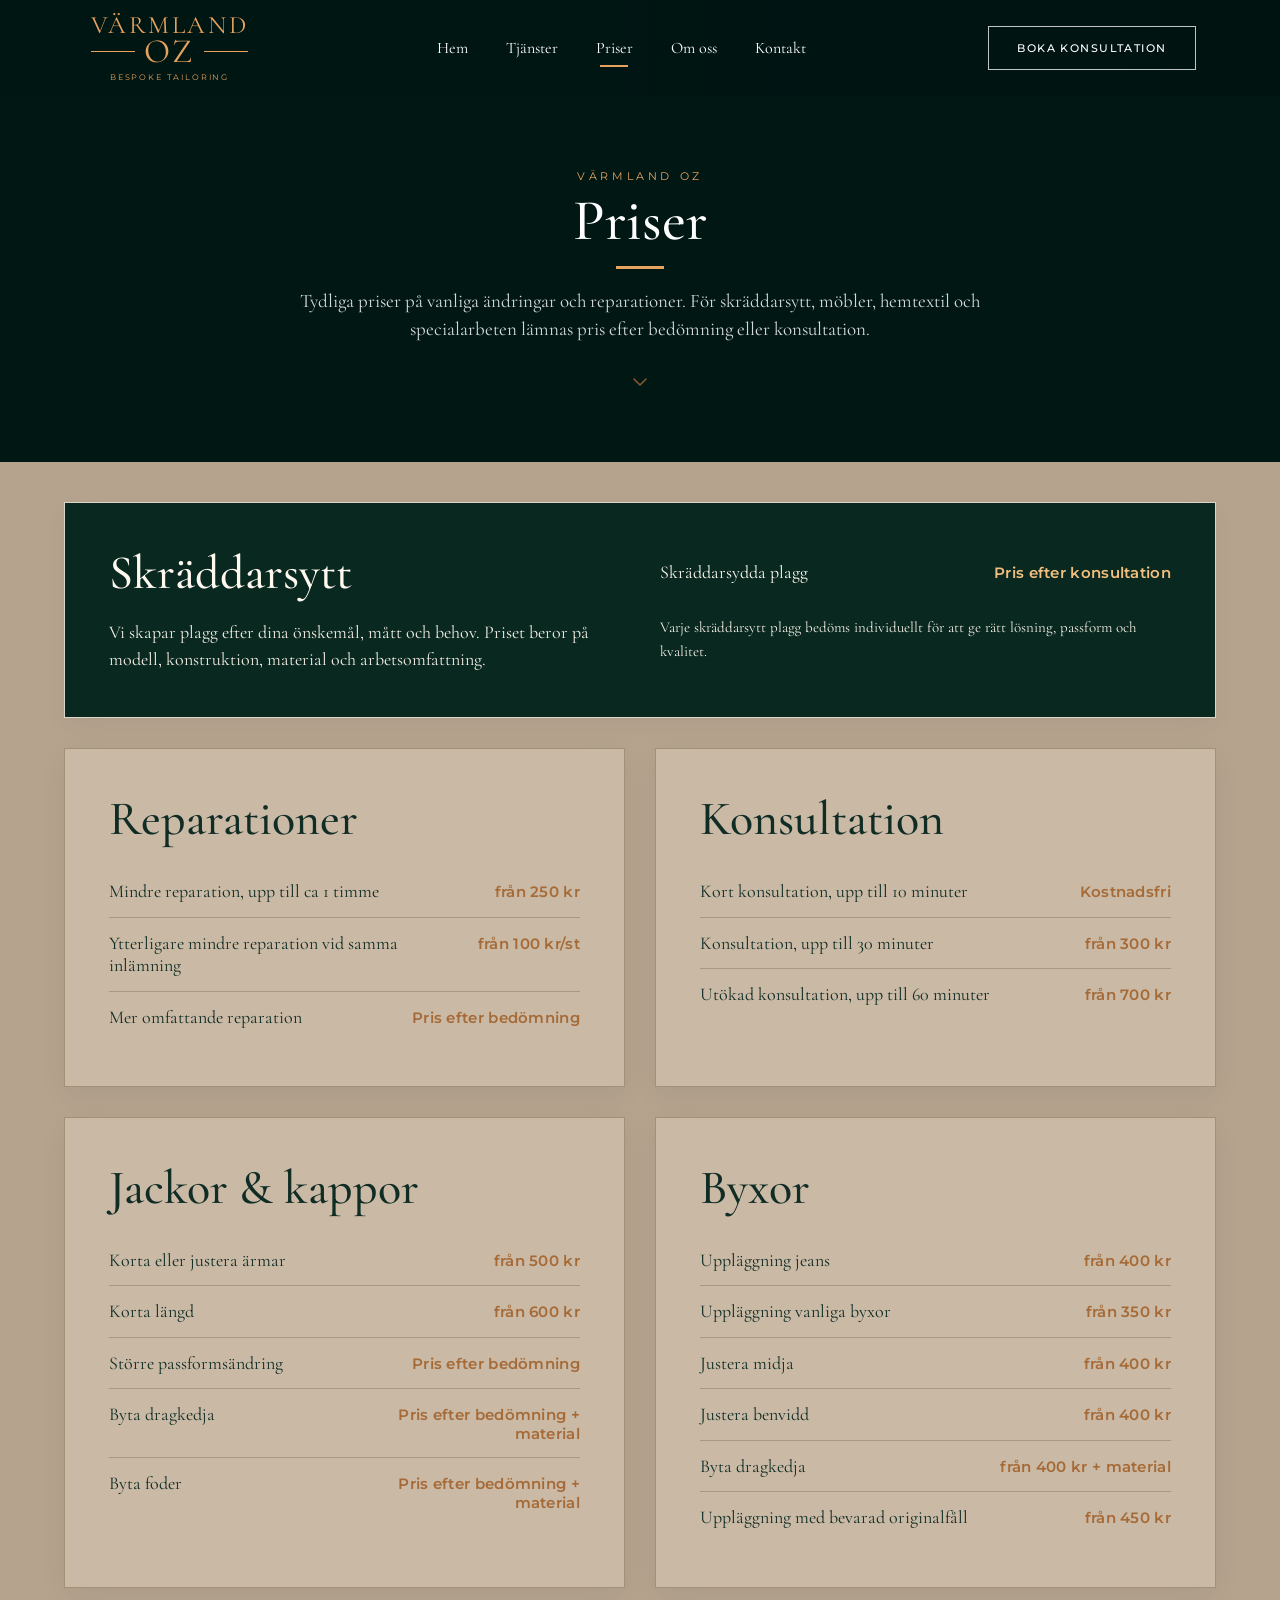
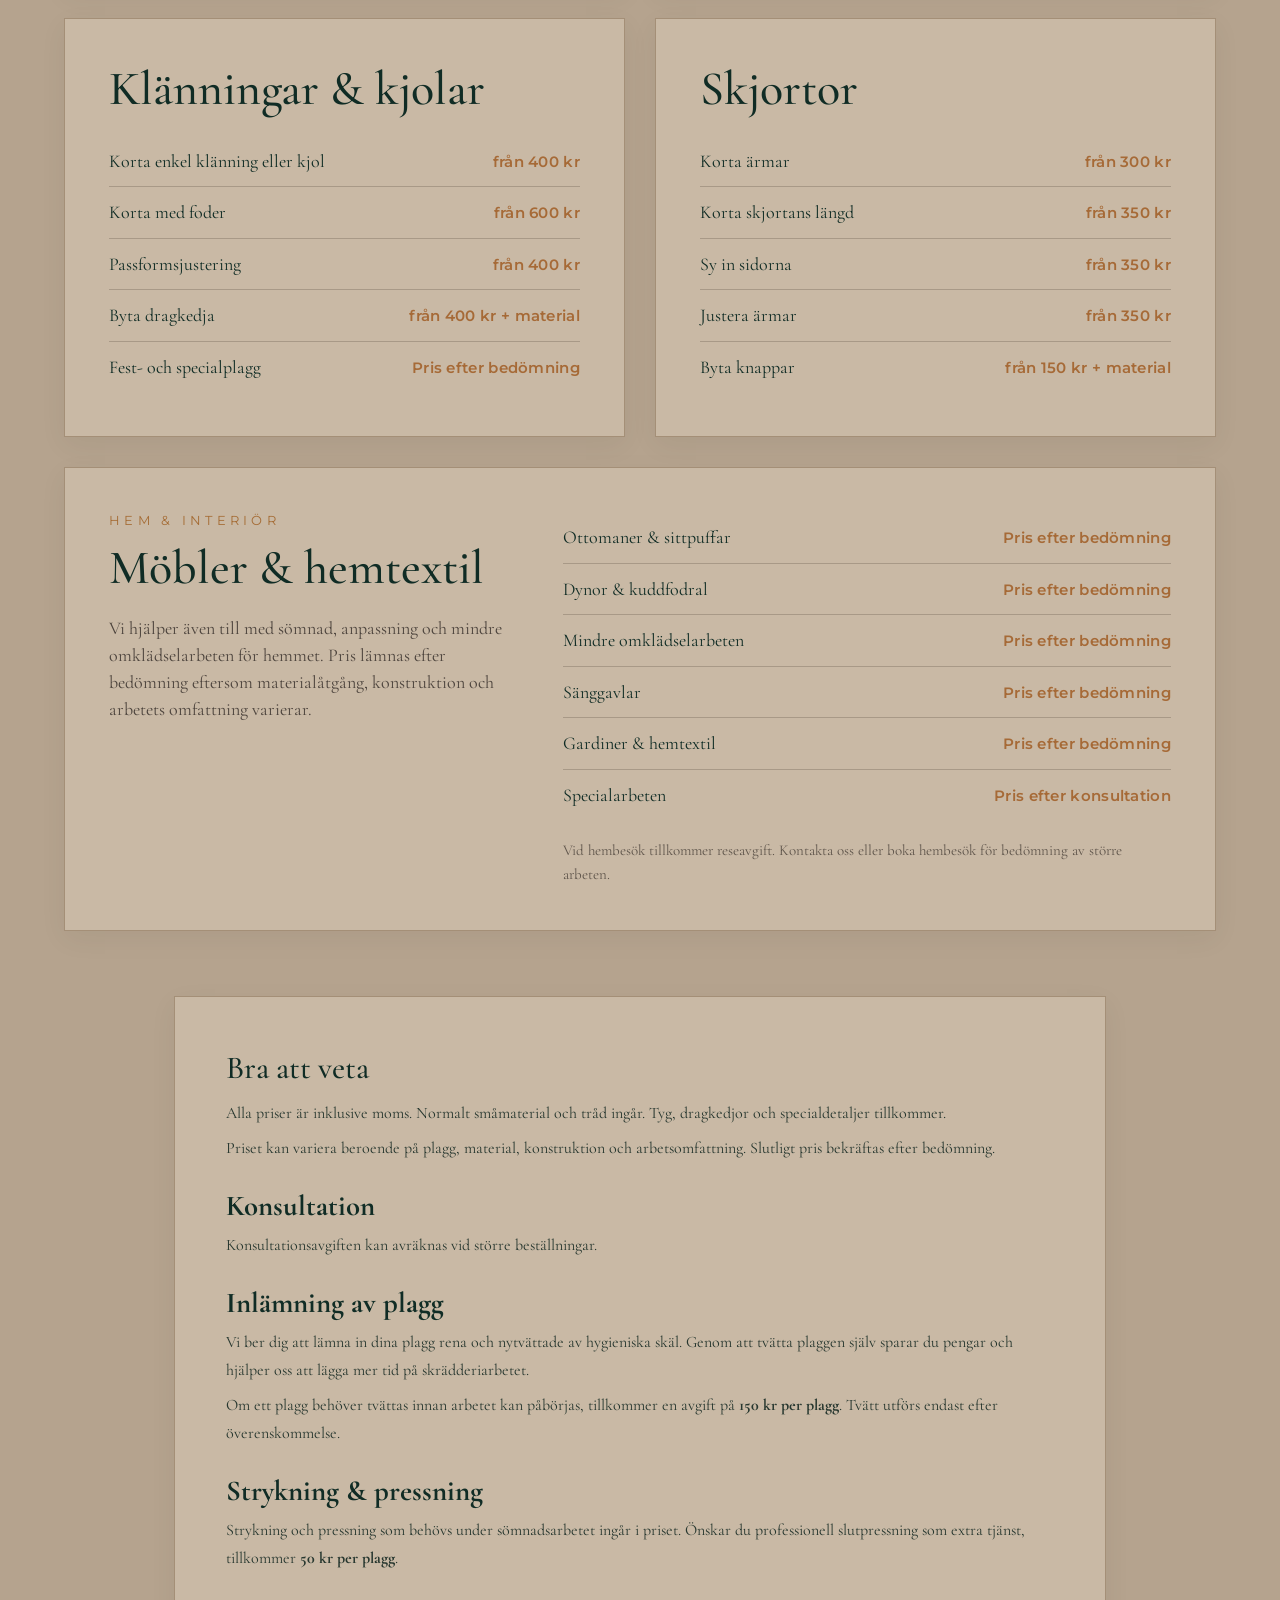
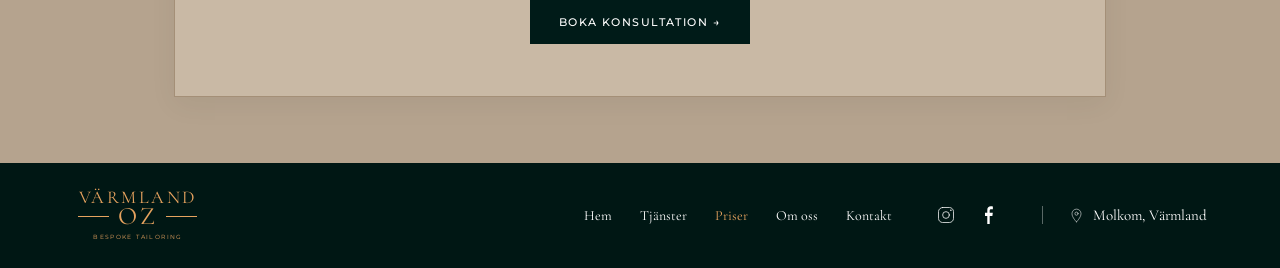
==== commit 5ecef167: "Add files via upload" ====
--- a/priser.html
+++ b/priser.html
@@ -768,6 +768,24 @@
 @keyframes price-cue-float { 0%,100%{transform:translateY(0)} 50%{transform:translateY(5px)} }
 @media (prefers-reduced-motion: reduce) { html{scroll-behavior:auto} .price-scroll-cue svg{animation:none} .price-scroll-cue{transition:none} }
 </style>
+<style>
+
+/* Värmland OZ — mobilförbättringar oktober 2026 */
+.language-switcher, .mobile-language-switcher { display:none !important; }
+/* Visa hela motivet i sektionen Bakom Värmland OZ utan beskärning. */
+.about-image { background:#102c25; display:flex; align-items:center; justify-content:center; }
+.about-image img { display:block; width:100%; height:100%; object-fit:contain !important; object-position:center !important; }
+@media(max-width:650px) {
+  .hero-media img { object-fit:contain !important; object-position:center center !important; }
+  .hero-media { background:#001714; }
+  .about-image { min-height:230px; }
+  .about-image img { max-height:420px; }
+  .price-page .price-list .price-row { display:grid !important; grid-template-columns:minmax(0,1fr) minmax(0,44%) !important; gap:12px !important; align-items:start !important; }
+  .price-page .price-list .price-name { min-width:0; overflow-wrap:break-word; }
+  .price-page .price-list .price-value { display:block; min-width:0; max-width:none !important; width:100%; text-align:right !important; overflow-wrap:break-word; }
+}
+
+</style>
 </head>
 <body class="price-page">
 <header class="site-header" id="top">
@@ -808,7 +826,7 @@
 <section class="price-info"><div class="price-info-box"><h2 data-i18n="pricePage.infoTitle">Bra att veta</h2><p data-i18n="pricePage.info1">Alla priser är inklusive moms. Normalt småmaterial och tråd ingår. Tyg, dragkedjor och specialdetaljer tillkommer.</p><p data-i18n="pricePage.info2">Priset kan variera beroende på plagg, material, konstruktion och arbetsomfattning. Slutligt pris bekräftas efter bedömning.</p><div class="price-extra-info"><h3>Konsultation</h3><p>Konsultationsavgiften kan avräknas vid större beställningar.</p><h3>Inlämning av plagg</h3><p>Vi ber dig att lämna in dina plagg rena och nytvättade av hygieniska skäl. Genom att tvätta plaggen själv sparar du pengar och hjälper oss att lägga mer tid på skrädderiarbetet.</p><p>Om ett plagg behöver tvättas innan arbetet kan påbörjas, tillkommer en avgift på <strong>150 kr per plagg</strong>. Tvätt utförs endast efter överenskommelse.</p><h3>Strykning &amp; pressning</h3><p>Strykning och pressning som behövs under sömnadsarbetet ingår i priset. Önskar du professionell slutpressning som extra tjänst, tillkommer <strong>50 kr per plagg</strong>.</p></div><div class="price-cta"><a class="btn btn-dark" data-i18n="nav.bookArrow" href="https://script.google.com/macros/s/AKfycbz18TA--YGLsG0kHbS173jrMC9ok10OTdBmJp885Dc12YzWjy7zMIn8ZKbf1NQsIA8Z/exec">Boka konsultation →</a></div></div></section>
 </main>
 <footer class="footer"><a class="brand brand-small" href="index.html"><span class="brand-top">VÄRMLAND</span><span class="brand-main"><i></i>OZ<i></i></span><span class="brand-sub">BESPOKE TAILORING</span></a><nav><a data-i18n="nav.home" href="index.html">Hem</a><a data-i18n="nav.services" href="tjanster.html">Tjänster</a><a data-i18n="nav.prices" href="priser.html">Priser</a><a data-i18n="nav.about" href="index.html#about">Om oss</a><a data-i18n="nav.contact" href="index.html#contact">Kontakt</a></nav><div class="socials"><a aria-label="Instagram" href="https://www.instagram.com/ozseamstress?stkn=aGR5ODV6bmNsZjZr" rel="noopener noreferrer" target="_blank"><img alt="" src="assets/icons/instagram.svg"/></a><a aria-label="Facebook" href="https://www.facebook.com/p/V%C3%A4rmland-OZ-61594386689216/" rel="noopener noreferrer" target="_blank"><img alt="" src="assets/icons/facebook.svg"/></a></div><p class="location"><img alt="" src="assets/icons/location-pin.svg"/><span>Molkom, Värmland</span></p></footer>
-<script src="script.js?v=9"></script>
+<script src="script.js?v=12"></script>
 <script>
 (function(){
   var cue=document.querySelector('.price-scroll-cue');
